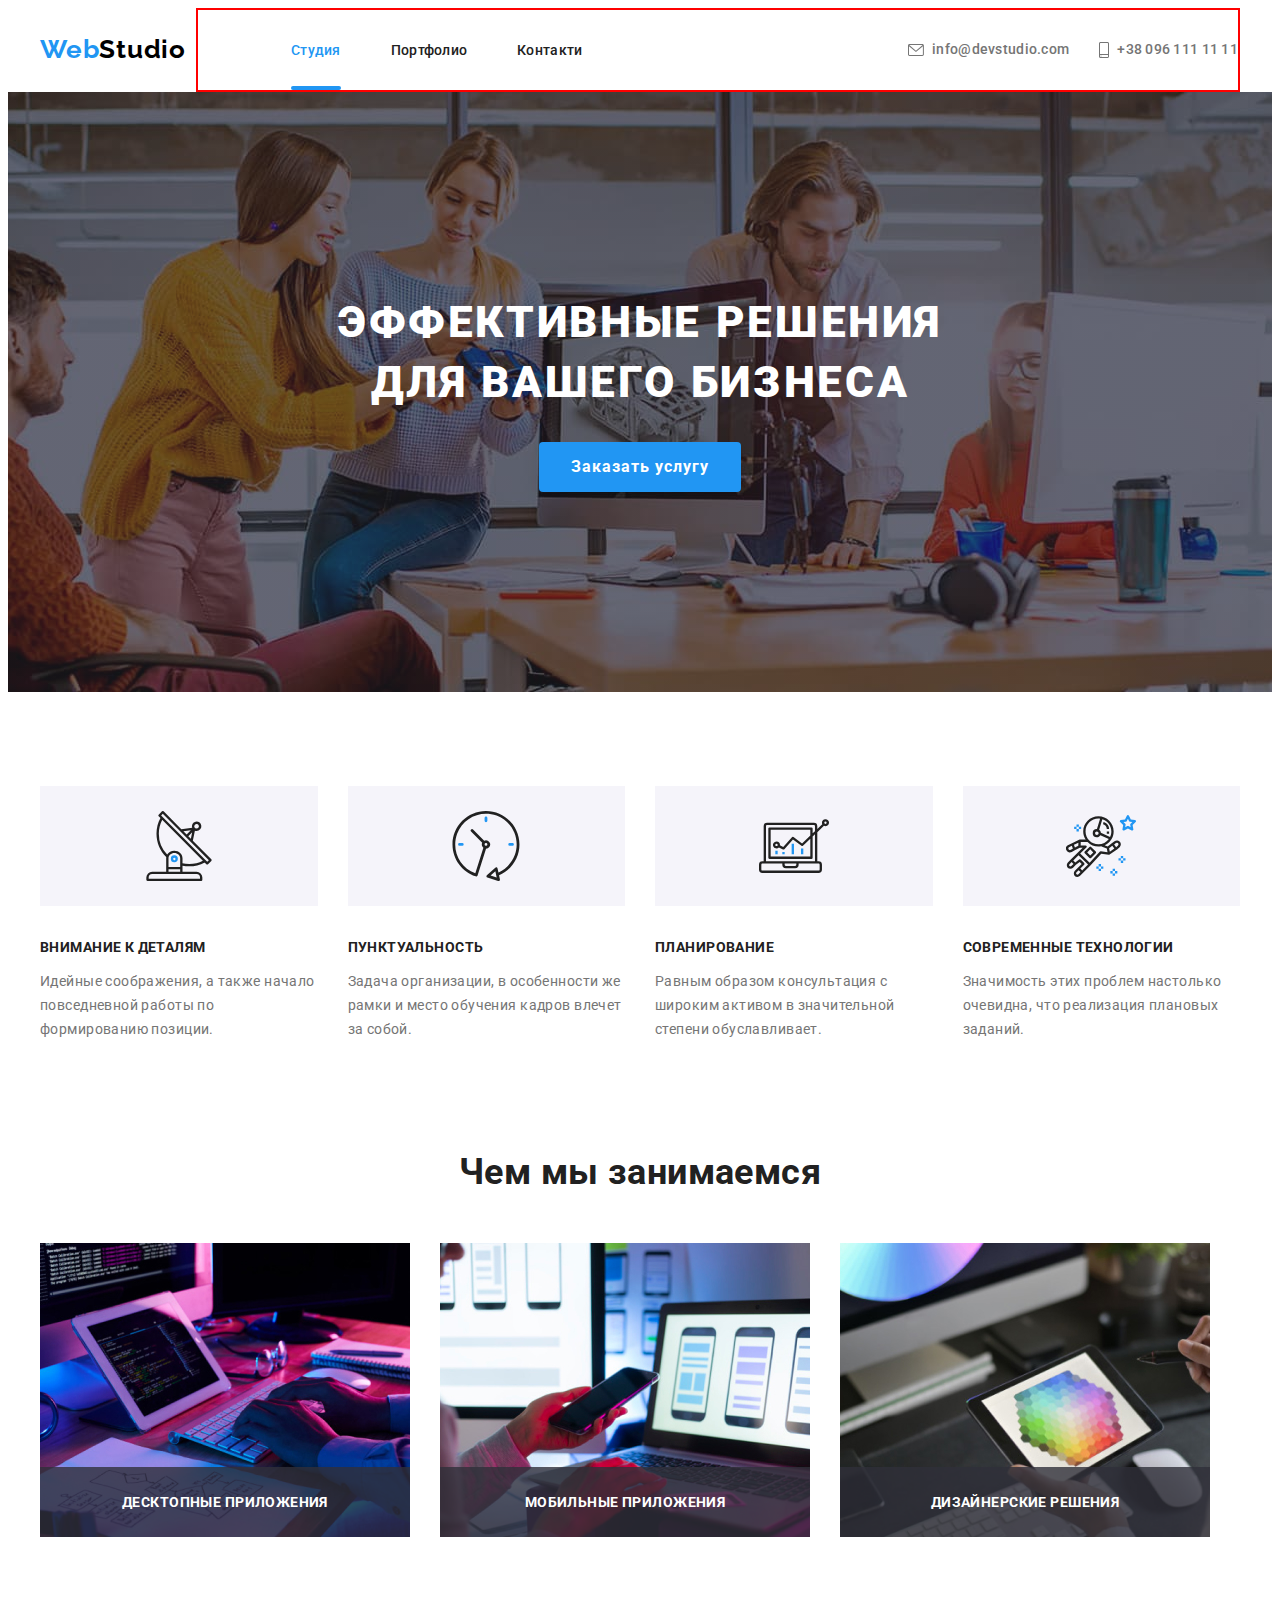
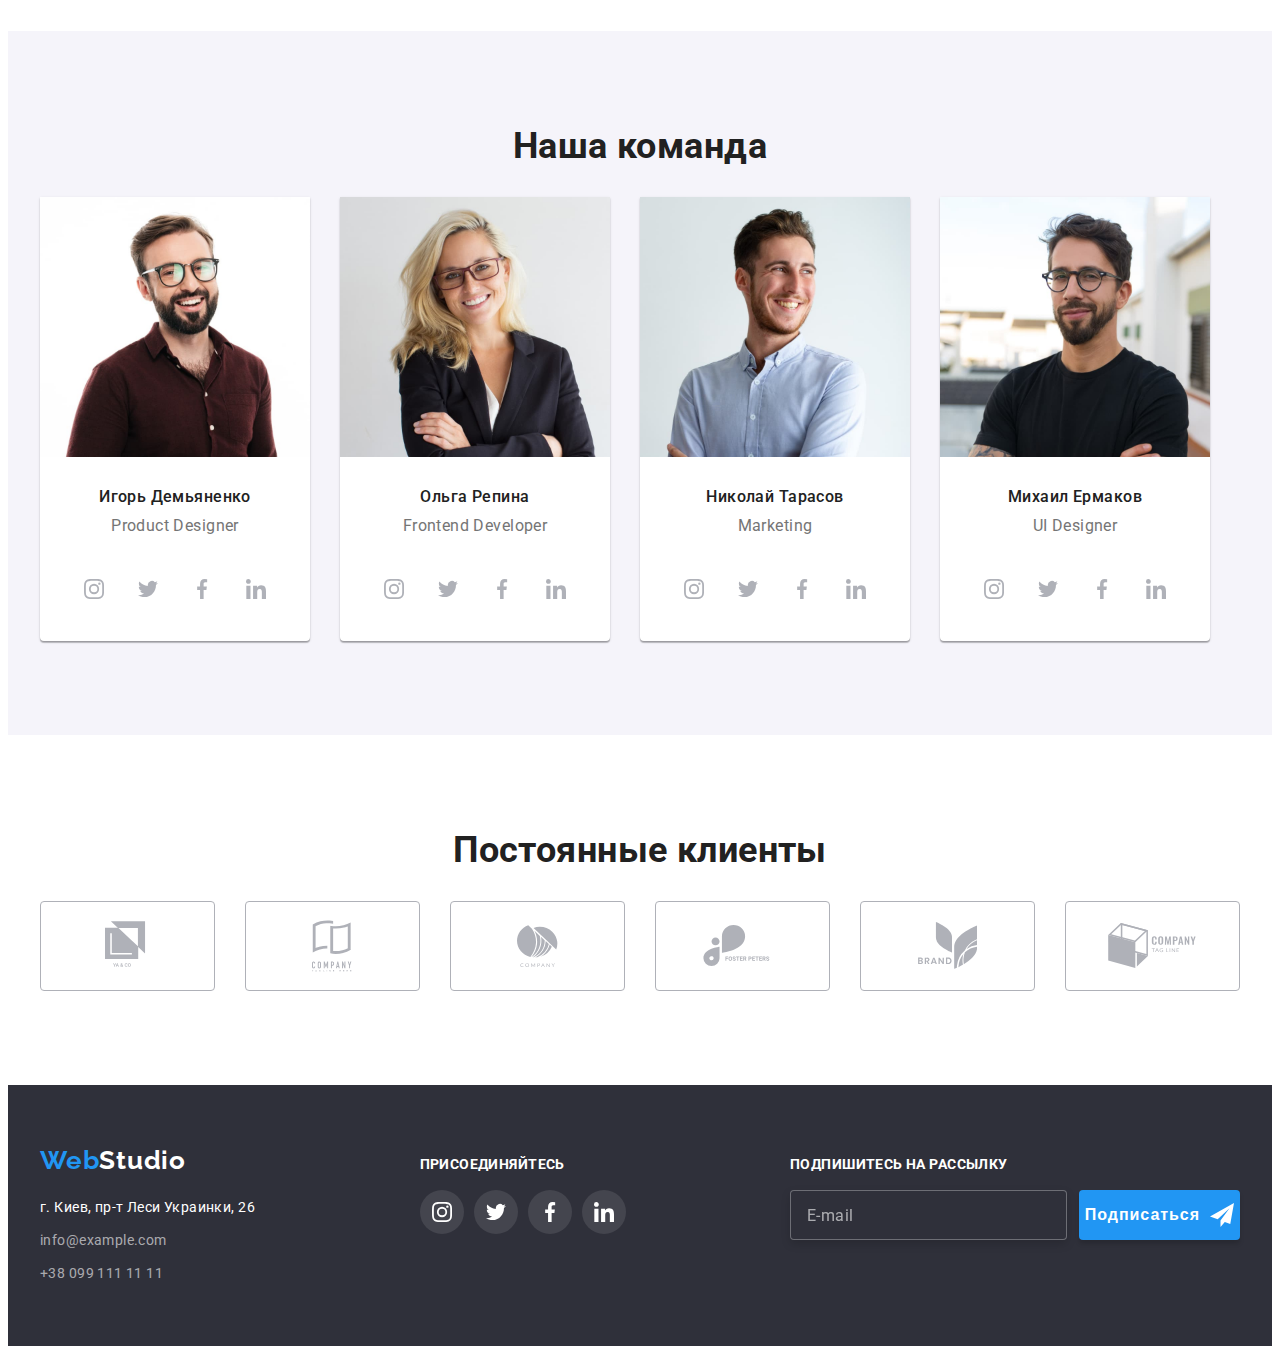
==== index.html @ aef7c1b4 "footer done 2" ====
<!DOCTYPE html>
<html lang="ru">
  <head>
    <meta charset="UTF-8" />
    <meta name="viewport" content="width=device-width, initial-scale=1.0" />
    <title>Веб студия</title>
    <link
      rel="stylesheet"
      href="https://cdnjs.cloudflare.com/ajax/libs/modern-normalize/1.0.0/modern-normalize.min.css"
      integrity="sha512-ISS7cAi1PEhQ8jnbJpJZMd29NlhNj4AWYyLOSp2CE/CsHxTCu+r+t0D2yoJudVrd0/8fTVPUVDzY5Tvli75u/g=="
      crossorigin="anonymous"
    />
    <link rel="preconnect" href="https://fonts.gstatic.com" />
    <link
      href="https://fonts.googleapis.com/css2?family=Oleo+Script&family=Raleway:wght@700&family=Roboto:wght@400;500;700;900&display=swap"
      rel="stylesheet"
    />
    <link rel="stylesheet" href="./css/main.min.css" />
  </head>

  <body>
    <!-------------------------HEADER-------------------------->

    <header class="header">
      <div class="container page-header">
        <a class="logo" href="/" target="_blank">
          <span class="logo">Web</span
          ><span class="logo header-studio">Studio</span>
        </a>
        <button type="button" class="mobile-menu-btn" data-menu-button>
          <svg class="icon-menu" width="40" height="40">
            <use href="./images/maine/sprite.svg#icon-mob-menu "></use>
          </svg>
        </button>

        <div class="mobile-menu-container" id="menu-container" data-menu>
          <nav class="site-nav">
            <ul class="site-nav-list list">
              <li class="site-nav-list__item">
                <a class="link current" href="./" target="_blank"
                  ><span>Студия</span></a
                >
              </li>
              <li class="site-nav-list__item">
                <a class="link" href="./portfolio.html" target="_blank"
                  >Портфолио</a
                >
              </li>
              <li class="site-nav-list__item">
                <a class="link" href="./" target="_blank">Контакти</a>
              </li>
            </ul>
          </nav>

          <ul class="header-contact list">
            <li class="header-contact__item--mail">
              <a
                class="header-contact__link--mail link"
                href="mailto:info@devstudio.com"
              >
                <svg class="header-contact__icon--mail">
                  <use
                    href="./images/maine/sprite.svg#icon-hat-envelopehover"
                  ></use>
                </svg>
                info@devstudio.com
              </a>
            </li>
            <li class="header-contact__item--tel">
              <a
                class="header-contact__link--tel link"
                href="tel:+380961111111"
              >
                <svg class="header-contact__icon--tel">
                  <use
                    href="./images/maine/sprite.svg#icon-hat-smartphone"
                  ></use>
                </svg>
                +38 096 111 11 11
              </a>
            </li>
          </ul>

          <ul class="mobile-menu-soclink-list list">
            <li class="mobile-menu-soclink-list-item item">
              <a href="" class="mobile-menu-soclink-link link" target="blank">
                Instagram
              </a>
            </li>
            <li class="mobile-menu-soclink-list-item item">
              <a href="" class="mobile-menu-soclink-link link" target="blank">
                Twitter
              </a>
            </li>
            <li class="mobile-menu-soclink-list-item item">
              <a href="./" class="mobile-menu-soclink-link link" target="blank">
                Facebook
              </a>
            </li>
            <li class="mobile-menu-soclink-list-item item">
              <a
                href="./"
                class="mobile-menu-soclink-link mobile-menu-soclink-link--Linkedin link"
                target="blank"
              >
                Linkedin
              </a>
            </li>
          </ul>
          <button type="button" class="mobile-menu-btn-close" data-menu-close>
            <svg class="icon-cross" width="40" height="40">
              <use href="./images/maine/sprite.svg#icon-close "></use>
            </svg>
          </button>
        </div>
      </div>
    </header>

    <main>
      <!--------------------- HERO -------------------->

      <section class="hero">
        <div class="container">
          <h1 class="hero-title">
            ЭФФЕКТИВНЫЕ РЕШЕНИЯ<br />
            ДЛЯ ВАШЕГО БИЗНЕСА
          </h1>
          <button class="button primary" type="button" data-modal-open>
            Заказать услугу
          </button>
        </div>
      </section>

      <!--------------- BENEFITS --------------------->

      <section class="benefits">
        <div class="container">
          <h2 class="visually-hidden">Преимущества</h2>
          <ul class="benefits-list list">
            <li class="benefits__item item">
              <div class="benefits-div-icon">
                <svg class="benefits-icon" width="70px" height="70px">
                  <use
                    href="./images/maine/sprite.svg#icon-benef-antenna"
                  ></use>
                </svg>
              </div>
              <h3 class="benefits-list__title">Внимание к деталям</h3>
              <p class="benefits-text">
                Идейные соображения, а также начало повседневной работы по
                формированию позиции.
              </p>
            </li>

            <li class="benefits__item item">
              <div class="benefits-div-icon">
                <svg class="benefits-icon" width="70px" height="70px">
                  <use href="./images/maine/sprite.svg#icon-benef-clock"></use>
                </svg>
              </div>
              <h3 class="benefits-list__title">Пунктуальность</h3>
              <p class="benefits-text">
                Задача организации, в особенности же рамки и место обучения
                кадров влечет за собой.
              </p>
            </li>

            <li class="benefits__item item">
              <div class="benefits-div-icon">
                <svg class="benefits-icon" width="70px" height="70px">
                  <use
                    href="./images/maine/sprite.svg#icon-benef-diagram"
                  ></use>
                </svg>
              </div>
              <h3 class="benefits-list__title">Планирование</h3>
              <p class="benefits-text">
                Равным образом консультация с широким активом в значительной
                степени обуславливает.
              </p>
            </li>

            <li class="benefits__item item">
              <div class="benefits-div-icon">
                <svg class="benefits-icon" width="70px" height="70px">
                  <use
                    href="./images/maine/sprite.svg#icon-benef-astronaut"
                  ></use>
                </svg>
              </div>
              <h3 class="benefits-list__title">Современные технологии</h3>
              <p class="benefits-text">
                Значимость этих проблем настолько очевидна, что реализация
                плановых заданий.
              </p>
            </li>
          </ul>
        </div>
      </section>

      <!----------------- JOB-------------- -------->

      <section class="job">
        <div class="container">
          <h2>Чем мы занимаемся</h2>
          <ul class="job-list list">
            <li class="job-item">
              <a class="job-link" href="" target="_blank">
                <div class="job-thumb">
                  <img
                    src="./images/maine/job-desktop-app.jpg"
                    alt="Десктопные приложения"
                    width="370"
                    height="294"
                  />
                  <p class="job-text">Десктопные приложения</p>
                </div>
              </a>
            </li>
            <li class="job-item">
              <a href="" target="_blank">
                <div class="job-thumb">
                  <img
                    src="./images/maine/job-mobile-app.jpg"
                    alt="Мобильные приложения"
                    width="370"
                    height="294"
                  />
                  <p class="job-text">Мобильные приложения</p>
                </div>
              </a>
            </li>
            <li class="job-item">
              <a href="" target="_blank">
                <div class="job-thumb">
                  <img
                    src="./images/maine/job-design.jpg"
                    alt="Дизайнерские решения"
                    width="370"
                    height="294"
                  />
                  <p class="job-text">Дизайнерские решения</p>
                </div>
              </a>
            </li>
          </ul>
        </div>
      </section>

      <!-------------------------TEAM----- Наша команда.------------->
      <section class="team">
        <div class="container">
          <h2>Наша команда</h2>
          <ul class="team__list list">
            <li class="item">
              <a href="" class="team-link" target="_blank">
                <img
                  src="./images/maine/team-demjaneneko.jpg"
                  alt="И.Демьяненко"
                  width="270"
                  height="260"
                />
                <h3>Игорь Демьяненко</h3>
                <p lang="en">Product Designer</p>
              </a>
              <ul class="socnetworks list">
                <li>
                  <a href="" class="soclink">
                    <svg class="soclink-icon" width="20" height="20">
                      <use
                        href="./images/maine/sprite.svg#icon-soc-instagram"
                      ></use>
                    </svg>
                  </a>
                </li>
                <li>
                  <a href="" class="soclink">
                    <svg class="soclink-icon" width="20" height="20">
                      <use
                        href="./images/maine/sprite.svg#icon-soc-twitter"
                      ></use>
                    </svg>
                  </a>
                </li>
                <li>
                  <a href="" class="soclink">
                    <svg class="soclink-icon" width="20" height="20">
                      <use
                        href="./images/maine/sprite.svg#icon-soc-facebook"
                      ></use>
                    </svg>
                  </a>
                </li>
                <li>
                  <a href="" class="soclink">
                    <svg class="soclink-icon" width="20" height="20">
                      <use
                        href="./images/maine/sprite.svg#icon-soc-linkedin"
                      ></use>
                    </svg>
                  </a>
                </li>
              </ul>
            </li>
            <li class="item">
              <a href="" class="team-link" target="_blank">
                <img
                  src="./images/maine/team-repina.jpg"
                  alt="O.Репина"
                  width="270"
                  height="260"
                />
                <h3>Ольга Репина</h3>
                <p lang="en">Frontend Developer</p>
              </a>
              <ul class="socnetworks list">
                <li>
                  <a href="" class="soclink">
                    <svg class="soclink-icon" width="20" height="20">
                      <use
                        href="./images/maine/sprite.svg#icon-soc-instagram"
                      ></use>
                    </svg>
                  </a>
                </li>
                <li>
                  <a href="" class="soclink">
                    <svg class="soclink-icon" width="20" height="20">
                      <use
                        href="./images/maine/sprite.svg#icon-soc-twitter"
                      ></use>
                    </svg>
                  </a>
                </li>
                <li>
                  <a href="" class="soclink">
                    <svg class="soclink-icon" width="20" height="20">
                      <use
                        href="./images/maine/sprite.svg#icon-soc-facebook"
                      ></use>
                    </svg>
                  </a>
                </li>
                <li>
                  <a href="" class="soclink">
                    <svg class="soclink-icon" width="20" height="20">
                      <use
                        href="./images/maine/sprite.svg#icon-soc-linkedin"
                      ></use>
                    </svg>
                  </a>
                </li>
              </ul>
            </li>
            <li class="item">
              <a href="" class="team-link" target="_blank">
                <img
                  src="./images/maine/team-tarasov.jpg"
                  alt="H.Тарасов"
                  width="270"
                  height="260"
                />
                <h3>Николай Тарасов</h3>
                <p lang="en">Marketing</p>
              </a>
              <ul class="socnetworks list">
                <li>
                  <a href="" class="soclink">
                    <svg class="soclink-icon" width="20" height="20">
                      <use
                        href="./images/maine/sprite.svg#icon-soc-instagram"
                      ></use>
                    </svg>
                  </a>
                </li>
                <li>
                  <a href="" class="soclink">
                    <svg class="soclink-icon" width="20" height="20">
                      <use
                        href="./images/maine/sprite.svg#icon-soc-twitter"
                      ></use>
                    </svg>
                  </a>
                </li>
                <li>
                  <a href="" class="soclink">
                    <svg class="soclink-icon" width="20" height="20">
                      <use
                        href="./images/maine/sprite.svg#icon-soc-facebook"
                      ></use>
                    </svg>
                  </a>
                </li>
                <li>
                  <a href="" class="soclink">
                    <svg class="soclink-icon" width="20" height="20">
                      <use
                        href="./images/maine/sprite.svg#icon-soc-linkedin"
                      ></use>
                    </svg>
                  </a>
                </li>
              </ul>
            </li>
            <li class="item">
              <a href="" class="team-link" target="_blank">
                <img
                  src="./images/maine/team-ermakov.jpg"
                  alt="M.Ермаков"
                  width="270"
                  height="260"
                />
                <h3>Михаил Ермаков</h3>
                <p lang="en">UI Designer</p>
              </a>
              <ul class="socnetworks list">
                <li>
                  <a href="" class="soclink">
                    <svg class="soclink-icon" width="20" height="20">
                      <use
                        href="./images/maine/sprite.svg#icon-soc-instagram"
                      ></use>
                    </svg>
                  </a>
                </li>
                <li>
                  <a href="" class="soclink">
                    <svg class="soclink-icon" width="20" height="20">
                      <use
                        href="./images/maine/sprite.svg#icon-soc-twitter"
                      ></use>
                    </svg>
                  </a>
                </li>
                <li>
                  <a href="" class="soclink">
                    <svg class="soclink-icon" width="20" height="20">
                      <use
                        href="./images/maine/sprite.svg#icon-soc-facebook"
                      ></use>
                    </svg>
                  </a>
                </li>
                <li>
                  <a href="" class="soclink">
                    <svg class="soclink-icon" width="20" height="20">
                      <use
                        href="./images/maine/sprite.svg#icon-soc-linkedin"
                      ></use>
                    </svg>
                  </a>
                </li>
              </ul>
            </li>
          </ul>
        </div>
      </section>

      <!-------------------------CLIENTS-------------------->

      <section class="clients">
        <div class="container">
          <h2>Постоянные клиенты</h2>
          <ul class="clients-list list">
            <li class="item">
              <a href="" class="link">
                <svg class="clients-icon icon-logo-1">
                  <use href="./images/maine/sprite.svg#icon-logo-1"></use>
                </svg>
              </a>
            </li>
            <li class="item">
              <a href="" class="link">
                <svg class="clients-icon icon-logo-2">
                  <use href="./images/maine/sprite.svg#icon-logo-2"></use>
                </svg>
              </a>
            </li>
            <li class="item">
              <a href="" class="link">
                <svg class="clients-icon icon-logo-3">
                  <use href="./images/maine/sprite.svg#icon-logo-3"></use>
                </svg>
              </a>
            </li>
            <li class="item">
              <a href="" class="link">
                <svg class="clients-icon icon-logo-4">
                  <use href="./images/maine/sprite.svg#icon-logo-4"></use>
                </svg>
              </a>
            </li>
            <li class="item">
              <a href="" class="link">
                <svg class="clients-icon icon-logo-5">
                  <use href="./images/maine/sprite.svg#icon-logo-5"></use>
                </svg>
              </a>
            </li>
            <li class="item">
              <a href="" class="link">
                <svg class="clients-icon icon-logo-6">
                  <use href="./images/maine/sprite.svg#icon-logo-6"></use>
                </svg>
              </a>
            </li>
          </ul>
        </div>
      </section>
    </main>
    <!-------------------------FOOTER------------------------->
    <footer class="footer">
      <div class="container basement">
        <div class="footer-logo-address">
          <a class="logo" href="/" target="_blank"
            ><span class="logo web">Web</span
            ><span class="logo footer-studio">Studio</span></a
          >
          <address class="footer-address">
            <a
              class="link"
              href="https://goo.gl/maps/jxMF4LjYh5U93TxF9"
              target="_blank"
              >г. Киев, пр-т Леси Украинки, 26</a
            >
          </address>
          <ul class="list">
            <li>
              <a class="link mail" href="mailto:info@example.com"
                >info@example.com</a
              >
            </li>
            <li>
              <a class="link tel" href="tel:+380991111111">+38 099 111 11 11</a>
            </li>
          </ul>
        </div>

        <div class="footer-join-us">
          <b>присоединяйтесь </b>
          <ul class="socnetworks list">
            <li>
              <a href="" class="soclink">
                <svg class="soclink-icon" width="20" height="20">
                  <use
                    href="./images/maine/sprite.svg#icon-soc-instagram"
                  ></use>
                </svg>
              </a>
            </li>
            <li>
              <a href="" class="soclink">
                <svg class="soclink-icon" width="20" height="20">
                  <use href="./images/maine/sprite.svg#icon-soc-twitter"></use>
                </svg>
              </a>
            </li>
            <li>
              <a href="" class="soclink">
                <svg class="soclink-icon" width="20" height="20">
                  <use href="./images/maine/sprite.svg#icon-soc-facebook"></use>
                </svg>
              </a>
            </li>
            <li>
              <a href="" class="soclink">
                <svg class="soclink-icon" width="20" height="20">
                  <use href="./images/maine/sprite.svg#icon-soc-linkedin"></use>
                </svg>
              </a>
            </li>
          </ul>
        </div>

        <div class="footer-form">
          <form class="footer-sign-up" name="sign-up-form">
            <b>Подпишитесь на рассылку</b>
            <div class="sign-up">
              <input
                type="email"
                name="email"
                class="footer-form-email"
                placeholder="E-mail"
              />
              <button class="footer-sign-up-bth" type="submit">
                Подписаться
                <svg class="sign-up-icon" width="24" height="24">
                  <use href="./images/maine/sprite.svg#icon-sign-up"></use>
                </svg>
              </button>
            </div>
          </form>
        </div>
      </div>
    </footer>
    <!-----------------------MODAL----------------------->

    <div class="backdrop is-hidden" data-modal>
      <div class="modal">
        <button type="button" class="btn-modal-close" data-modal-close>
          <svg class="icon-close" width="18" height="18">
            <use href="./images/maine/sprite.svg#icon-close"></use>
          </svg>
        </button>

        <form name="modal-form" class="modal-form" autocomplete="off">
          <p class="modal-form-text">Оставьте свои данные, мы вам перезвоним</p>
          <div class="name-form-field">
            <label for="name" class="name-label">Имя</label>
            <div class="relative">
              <input
                name="name"
                type="text"
                class="name-input"
                id="name"
                placeholder=" "
                autocomplete="off"
              />
              <svg class="name-icon" width="18" height="18">
                <use href="./images/maine/sprite.svg#icon-person"></use>
              </svg>
            </div>
          </div>
          <div class="tel-form-field">
            <label for="tel" class="tel-label">Телефон</label>
            <div class="relative">
              <input
                name="tel"
                type="tel"
                class="tel-input"
                id="tel"
                placeholder=" "
                autocomplete="off"
              />
              <svg class="tel-icon" width="18" height="18">
                <use href="./images/maine/sprite.svg#icon-phone"></use>
              </svg>
            </div>
          </div>
          <div class="email-form-field">
            <label for="email" class="email-label">Почта</label>
            <div class="relative">
              <input
                name="email"
                type="email"
                class="email-input"
                id="email"
                placeholder=" "
                autocomplete="off"
              />
              <svg class="email-icon" width="18" height="18">
                <use href="./images/maine/sprite.svg#icon-email"></use>
              </svg>
            </div>
          </div>
          <div class="comment-form-field">
            <label for="comment" class="comment-label">Комментарий</label>
            <textarea
              name="comment"
              class="comment-input"
              id="comment"
              placeholder="Введите текст"
            ></textarea>
          </div>

          <div class="exept-form-field0">
            <input type="checkbox" name="exept0" class="checkbox0" id="check" />
            <label class="checkbox-label0" for="check">
              <span>Соглашаюсь с рассылкой и принимаю</span>
            </label>
            <a href="" class="exept0"> Условия договора</a>
          </div>

          <button type="submit" class="button-form-send">Отправить</button>
        </form>
      </div>
    </div>
    <!-- <script src="./js/form.js"></script> -->
    <script src="./js/modal.js"></script>
    <script src="./js/mobile-menu-btn.js"></script>
  </body>
</html>
---- css/main.min.css ----
.visually-hidden{position:absolute !important;clip:rect(1px 1px 1px 1px);clip:rect(1px, 1px, 1px, 1px);padding:0 !important;border:0 !important;height:1px !important;width:1px !important;overflow:hidden}body{color:#212121;font-family:'Roboto', sans-serif;font-size:14px;font-weight:400;line-height:1.12;letter-spacing:.03em}body.modal-open{overflow:hidden}.list{padding:0;margin:0;list-style:none}.link{text-decoration:none}img{display:block;max-width:100%;height:auto}.container{width:100%;padding:0 15px;margin:0 auto;outline:springgreen}@media screen and (min-width: 480px){.container{width:480px}}@media screen and (min-width: 768px){.container{width:768px}}@media screen and (min-width: 1200px){.container{width:1200px}}.container.page-header{display:flex;justify-content:space-between;align-items:center}@media screen and (min-width: 768px){.footer .container{display:flex;flex-wrap:wrap;align-items:baseline;justify-content:space-around}}@media screen and (min-width: 1200px){.footer .container{align-items:baseline;justify-content:space-between}}.logo{padding-top:16px;padding-bottom:16px;color:#2196f3;font-family:'Raleway', sans-serif;font-weight:700;font-size:24px;line-height:1.167;letter-spacing:0.03em;text-decoration:none;transition:color 250ms cubic-bezier(0.4, 0, 0.2, 1)}@media screen and (min-width: 768px){.logo{padding-top:26px;padding-bottom:26px}}@media screen and (min-width: 1200px){.logo{padding-top:24px;padding-bottom:25px;font-size:26px;line-height:1.192}}.logo:hover,.logo:focus{color:#2196f3}.header-studio{color:#000}.footer-studio{color:#fff}.button{display:block;margin-left:auto;margin-right:auto;padding:10px 32px;min-width:200px;color:#212121;background-color:#f5f4fa;font-family:inherit;font-weight:500;font-size:16px;line-height:1.63;align-items:center;letter-spacing:0.03em;text-decoration:none;border:0px;border-radius:4px;cursor:pointer}.button:hover,.button:focus{color:#fff;background-color:#2196f3}.button.primary{color:#fff;background-color:#2196f3;box-shadow:0px 4px 4px rgba(0,0,0,0.15);font-weight:700;line-height:1.88;letter-spacing:0.06em;transition:background-color 250ms cubic-bezier(0.4, 0, 0.2, 1)}.button.primary:hover,.button.primary:focus{background-color:#188ce8}.button.secondary{color:#212121;background-color:#f5f4fa;padding:6px 22px;transition-property:color, background-color, box-shadow;transition-duration:250ms;transition-timing-function:cubic-bezier(0.4, 0, 0.2, 1)}.button.secondary:hover,.button.secondary:focus{color:#fff;background-color:#2196f3;box-shadow:0px 3px 1px rgba(0,0,0,0.1),0px 1px 2px rgba(0,0,0,0.08),0px 2px 2px rgba(0,0,0,0.12)}.button.secondary.all{min-width:73px}.button.secondary.web{min-width:128px}.button.secondary.app{min-width:145px}.button.secondary.design{min-width:103px}.button.secondary.marketing{min-width:130px}.mobile-menu-btn{display:inline-flex;margin:0;padding:0;border:none;background-color:transparent}.mobile-menu-btn:hover,.mobile-menu-btn:focus{color:#2196f3}@media screen and (min-width: 768px){.mobile-menu-btn{display:none}}.mobile-menu-btn-close{position:absolute;top:8px;right:15px;display:flex;justify-content:center;align-items:center;width:40px;height:40px;background:#fff;border:none}@media screen and (min-width: 768px){.mobile-menu-btn-close{display:none}}.mobile-menu-btn-close:hover,.mobile-menu-btn-close:focus{color:#2196f3;transition:fill 250ms cubic-bezier(0.4, 0, 0.2, 1)}.icon-menu,.icon-cross{fill:currentColor}.socnetworks{display:flex;justify-content:center}.socnetworks li{width:44px;height:44px;padding:0;margin:0}.team .socnetworks{padding:16px 32px 30px}.soclink{display:flex;justify-content:center;align-items:center;width:100%;height:100%;padding:0;margin:0;color:#afb1b8;border-radius:50%;transition:background-color 250ms cubic-bezier(0.4, 0, 0.2, 1),color 250ms cubic-bezier(0.4, 0, 0.2, 1)}.soclink-icon{width:20px;height:20px;fill:currentColor}.soclink:hover,.soclink:focus{color:#fff;background-color:#2196f3;outline:none}.socnetworks li+li{margin-left:10px}.navigation{margin-bottom:50px}.navigation .item+.item{margin-left:8px}.portfolio{padding-top:94px;padding-bottom:94px}.portfolio-list{display:flex;flex-wrap:wrap;margin:-15px}.portfolio-item{flex-basis:calc(100% / 3 - 30px);margin:15px;background-color:#fff;outline:1px solid #eee}.portfolio-text{padding:20px 24px}.portfolio-title{margin-top:0px;margin-bottom:4px;color:#212121;font-weight:700;font-size:18px;line-height:2;letter-spacing:0.06em}.portfolio-type{margin:0px;color:#757575;font-size:16px}.portfolio-link{display:block;margin:0;text-decoration:none;transition-property:box-shadow, transform;transition-duration:250ms;transition-timing-function:cubic-bezier(0.4, 0, 0.2, 1)}.portfolio-link:hover,.portfolio-link:focus{box-shadow:0px 1px 1px rgba(0,0,0,0.12),0px 4px 4px rgba(0,0,0,0.06),1px 4px 6px rgba(0,0,0,0.16)}.portfolio-overlay{position:relative;overflow:hidden}.portfolio-overlay-text{position:absolute;top:0px;left:0px;margin:0;padding:63px 24px;width:100%;height:100%;color:#fff;background-color:rgba(33,150,243,0.9);font-weight:400;font-size:18px;line-height:1.556;letter-spacing:0.03em;opacity:0;transform:translatey(100%);transition:transform 250ms cubic-bezier(0.4, 0, 0.2, 1),opacity 250ms cubic-bezier(0.4, 0, 0.2, 1)}.portfolio-link:hover .portfolio-overlay-text,.portfolio-link:focus .portfolio-overlay-text{opacity:1;transform:translatey(0)}.hero{text-align:center;padding-top:118px;padding-bottom:118px;max-width:768px;max-height:400px;background-color:#2f303a;background-repeat:no-repeat;background-position:center;background-size:cover;background-image:linear-gradient(to right, rgba(47,48,58,0.4), rgba(47,48,58,0.4)),url(../images/maine/hero/hero-mob.jpg)}@media screen and (min-device-pixel-ratio: 2), screen and (min-resolution: 192dpi), screen and (min-resolution: 2dppx){.hero{background-image:linear-gradient(to right, rgba(47,48,58,0.4), rgba(47,48,58,0.4)),url(../images/maine/hero/hero-mob@2x.jpg)}}.hero-title{color:#fff;font-weight:900;font-size:26px;line-height:1.615;letter-spacing:0.06em;margin-bottom:30px}@media screen and (min-width: 768px){.hero{max-width:1600px;background-image:linear-gradient(to right, rgba(47,48,58,0.4), rgba(47,48,58,0.4)),url(../images/maine/hero/hero-tablet.jpg)}}@media screen and (min-width: 768px) and (min-device-pixel-ratio: 2), screen and (min-width: 768px) and (min-resolution: 192dpi), screen and (min-width: 768px) and (min-resolution: 2dppx){.hero{background-image:linear-gradient(to right, rgba(47,48,58,0.4), rgba(47,48,58,0.4)),url(../images/maine/hero/hero-tablet@2x.jpg)}}@media screen and (min-width: 1200px){.hero{max-height:600px;padding-top:200px;padding-bottom:200px;background-image:linear-gradient(to right, rgba(47,48,58,0.4), rgba(47,48,58,0.4)),url(../images/maine/hero/hero-desktop.jpg)}}@media screen and (min-width: 1200px) and (min-device-pixel-ratio: 2), screen and (min-width: 1200px) and (min-resolution: 192dpi), screen and (min-width: 1200px) and (min-resolution: 2dppx){.hero{background-image:linear-gradient(to right, rgba(47,48,58,0.4), rgba(47,48,58,0.4)),url(../images/maine/hero/hero-desktop@2x.jpg)}}@media screen and (min-width: 1200px){.hero-title{font-size:44px;line-height:1.364;letter-spacing:0.06em;margin-top:0}}.benefits{padding-top:60px;padding-bottom:60px}.benefits-div-icon{display:flex;justify-content:center;align-items:center;margin-bottom:30px;max-width:450px;height:120px;background-color:#f5f4fa}.benefits-list__title{margin-bottom:10px;text-align:center;font-weight:700;font-size:14px;line-height:1.714;letter-spacing:0.03em;text-transform:uppercase;margin-bottom:10px}.benefits-text{margin:0;color:#757575;line-height:1.71}.benefits__item:not(:last-child){margin-bottom:30px}@media screen and (min-width: 768px) and (max-width: 1200px){.benefits-list{display:flex;flex-wrap:wrap;margin:-15px}.benefits__item{margin:15px;flex-basis:calc(100% / 2 - 30px)}.benefits-list__title{text-align:left}.benefits__item:not(:last-child){margin-bottom:15px}}@media screen and (min-width: 1200px){.benefits{padding-top:94px;padding-bottom:94px}.benefits-list{display:flex}.benefits-list{display:flex;margin:-15px}.benefits__item{margin:15px;flex-basis:calc((100% - 120px) / 4)}.benefits-list__title{text-align:left}}@media screen and (max-width: 1199px){.job{display:none}}@media screen and (min-width: 1200px){.job{padding-bottom:94px}.job-list{display:flex}.job-link{text-decoration:none}.job-item{margin:0px}.job-list .job-item+.job-item{margin-left:30px}.job h2,.team h2,.clients h2{font-weight:700;font-size:36px;line-height:1.167;text-align:center;margin-top:0px;margin-bottom:50px}.job img,.team img,.portfolio img{display:block}.job-thumb{position:relative}.job-text{position:absolute;height:auto;width:100%;margin:0;bottom:0;color:#fff;background:rgba(47,48,58,0.8);font-weight:700;font-size:14px;line-height:1.143;text-align:center;text-transform:uppercase;padding:27px 0}}.team{padding-top:60px;padding-bottom:60px;background-color:#f5f4fa}.team h2{margin-bottom:30px;text-align:center}.team .item{margin-bottom:30px;background-color:#fff;box-shadow:0px 1px 3px rgba(0,0,0,0.12),0px 1px 1px rgba(0,0,0,0.14),0px 2px 1px rgba(0,0,0,0.2);border-radius:0px 0px 4px 4px}.team-link{color:#212121;text-decoration:none;outline:none}.team img{margin:0 auto 30px}.team h3{font-weight:500;font-size:16px;line-height:1.188;text-align:center;margin-top:0px;margin-bottom:10px}.team p{color:#757575;font-weight:400;font-size:16px;line-height:1.188;text-align:center;margin-top:0px}@media screen and (min-width: 768px){.team__list{display:flex;flex-wrap:wrap;margin:-15px}.team .item{margin:15px;flex-basis:calc(100% / 2 - 30px)}}@media screen and (min-width: 1200px){.team{padding-top:94px;padding-bottom:94px}.team__list{display:flex;margin:-15px}.team .item{margin:15px;flex-basis:calc(100% / 4 - 60px)}}.clients{padding-top:60px;padding-bottom:60px}.clients h2{margin-top:0;margin-bottom:30px;text-align:center}.clients-list{display:flex;flex-wrap:wrap;margin:-15px}.clients .item{margin:15px;flex-basis:calc((100% - 60px) / 2);height:90px}@media screen and (min-width: 768px){.clients .item{flex-basis:calc((100% - 90px) / 3)}}@media screen and (min-width: 1200px){.clients{padding-top:94px;padding-bottom:94px}.clients .item{flex-basis:calc((100% - 180px) / 6)}}.clients .link{display:flex;justify-content:center;align-items:center;width:100%;height:100%;color:#afb1b8;border:1px solid #afb1b8;box-sizing:border-box;border-radius:4px;transition:border 250ms cubic-bezier(0.4, 0, 0.2, 1),color 250ms cubic-bezier(0.4, 0, 0.2, 1)}.clients .link:hover,.clients .link:focus{color:#2196f3;border:1px solid #2196f3}.clients-icon{fill:currentColor}.icon-logo-1{width:44.27px;height:49.23px}.icon-logo-2{width:40px;height:52px}.icon-logo-3{width:41px;height:42.6px}.icon-logo-4{width:79.66px;height:42.02px}.icon-logo-5{width:59px;height:47px}.icon-logo-6{width:88.48px;height:45.44px}.footer{background-color:#2f303a;text-align:center;padding-top:60px;padding-bottom:60px}@media screen and (min-width: 1200px){.footer{text-align:left}}.footer-logo-address>.logo{display:block;padding-top:0;padding-bottom:20px}.footer .link{margin-bottom:9px;display:inline-block;line-height:1.714}.footer .tel{margin-bottom:60px}@media screen and (min-width: 1200px){.footer .tel{margin-bottom:0px}}.footer-address>.link{color:#fff;font-style:normal;text-decoration:none}.footer .basement .mail,.footer .basement .tel{color:#ffffff99;text-decoration:none}.footer b{display:block;margin-bottom:20px;font-weight:700;font-size:14px;line-height:1.142px;letter-spacing:0.03em;text-transform:uppercase;color:#fff}@media screen and (min-width: 1200px){.footer b{margin-bottom:25px}}.footer .socnetworks{margin:0;padding-bottom:60px}@media screen and (min-width: 1200px){.footer .socnetworks{padding:0}}.footer .soclink{color:#fff;background:rgba(255,255,255,0.1);transition:background-color 250ms cubic-bezier(0.4, 0, 0.2, 1),box-shadow 250ms cubic-bezier(0.4, 0, 0.2, 1)}.footer .soclink:hover,.footer .soclink:focus{background-color:#2196f3;outline:none}.footer .soclink-icon{fill:#fff}.footer-form-email{margin-bottom:20px;padding:0;padding-left:16px;width:100%;height:50px;font-family:Roboto;font-style:normal;font-weight:400px;font-size:16px;line-height:1.185px;letter-spacing:0.03em;color:whitesmoke;background:#2f303a;border:1px solid rgba(255,255,255,0.3);box-sizing:border-box;filter:drop-shadow(0px 4px 4px rgba(0,0,0,0.15));border-radius:4px}.footer-form-email::placeholder{color:rgba(255,255,255,0.6)}@media screen and (min-width: 768px){.footer-sign-up{width:450px}}@media screen and (min-width: 1200px){.footer-form .sign-up{display:flex}}.footer-sign-up-bth{display:flex;margin:0 auto;align-items:center;justify-content:center;width:200px;height:50px;font-weight:700;font-size:16px;line-height:1.875px;letter-spacing:0.06em;color:#fff;background:#2196f3;box-shadow:0px 4px 4px rgba(0,0,0,0.15);border-radius:4px;background-origin:border-box;border:transparent;cursor:pointer}@media screen and (min-width: 1200px){.footer-sign-up-bth{margin-left:12px}}.sign-up-icon{margin-left:10px;fill:#fff}.backdrop{position:fixed;width:100vw;height:100vh;top:0;left:0;background-color:rgba(0,0,0,0.2);opacity:1;transition:opacity 250ms cubic-bezier(0.4, 0, 0.2, 1),visibility 250ms cubic-bezier(0.4, 0, 0.2, 1)}.modal{padding:40px;position:absolute;top:50%;left:50%;transform:translate(-50%, -50%);width:528px;height:581px;background:#fff;box-shadow:0px 1px 3px rgba(0,0,0,0.12),0px 1px 1px rgba(0,0,0,0.14),0px 2px 1px rgba(0,0,0,0.2);border-radius:4px;transition:transform 250ms cubic-bezier(0.4, 0, 0.2, 1);transform:translate(-50%, -50%) rotate(1turn)}@media screen and (max-width: 1199px){.modal{height:95%;max-height:609px;overflow:scroll;width:100%;max-width:450px}}.backdrop.is-hidden .modal{transform:translate(-50%, -50%) rotate(0deg)}.backdrop.is-hidden{opacity:0;visibility:hidden;pointer-events:none}.btn-modal-close{position:absolute;top:8px;right:8px;display:flex;justify-content:center;align-items:center;width:30px;height:30px;border-radius:50%;background:#fff;border:1px solid rgba(0,0,0,0.1);box-sizing:border-box;cursor:pointer}.btn-modal-close:hover,.btn-modal-close:focus{color:#2196f3;transition:color 250ms cubic-bezier(0.4, 0, 0.2, 1)}.icon-close{fill:#000}.modal-form{display:flex;flex-direction:column}.modal-form-text{margin-top:0;margin-bottom:12px;font-weight:700;font-size:20px;line-height:1.15;text-align:center;letter-spacing:0.03em;color:#212121}@media screen and (max-width: 1199px){.modal-form-text{font-weight:20px;line-height:1.5}}.name-label,.tel-label,.email-label,.comment-label{display:inline-block;margin-bottom:4px;font-weight:400;font-size:12px;line-height:1.167;letter-spacing:0.01em;color:#757575}.name-input,.tel-input,.email-input{width:100%;height:40px;padding-left:42px;border:1px solid rgba(33,33,33,0.2);box-sizing:border-box;border-radius:4px}.comment-input{display:block;width:100%;height:120px;padding-left:16px;padding-top:12px;border:1px solid rgba(33,33,33,0.2);box-sizing:border-box;border-radius:4px;resize:none}.name-input:focus,.tel-input:focus,.email-input:focus,.comment-input:focus{border:1px solid #2196f3;box-sizing:border-box;border-radius:4px;outline:none;transition:border 250ms cubic-bezier(0.4, 0, 0.2, 1)}.button-form-send{display:flex;justify-content:center;align-items:center;margin-left:auto;margin-right:auto;width:200px;height:50px;font-family:Roboto;font-style:normal;font-weight:700;font-size:16px;line-height:1.875;letter-spacing:0.06em;color:#fff;background:#2196f3;box-shadow:0px 4px 4px rgba(0,0,0,0.15);border-radius:4px;cursor:pointer;background-origin:border-box;border:transparent}.button-form-send:focus{background:#188ce8;background-origin:border-box;border:transparent}div.relative{position:relative}.modal-form .name-icon,.modal-form .tel-icon,.modal-form .email-icon{position:absolute;top:50%;left:12px;transform:translateY(-50%)}.modal-form input:focus ~ svg{fill:#2196f3;transition:fill 250ms cubic-bezier(0.4, 0, 0.2, 1)}.checkbox0{position:absolute;appearance:none;-moz-appearance:none;-webkit-appearance:none}.checkbox-label0{margin-left:23px;display:block;font-weight:400;font-size:14px;line-height:1.714;letter-spacing:0.03em;color:#757575}@media screen and (max-width: 1199px){.checkbox-label0{font-size:12px;line-height:1.167}}.checkbox-label0::after{position:absolute;top:50%;left:1px;transform:translateY(-50%);content:'';display:inline-block;width:16px;height:15px;border-radius:2px;background-image:url(../images/maine/icon-empty.svg);background-origin:border-box}.exept-form-field0{position:relative;display:flex;justify-content:center;align-items:center;margin-bottom:30px}.exept-form-field0 a{color:#2196f3}.comment-form-field{margin-bottom:20px}.exept0{margin-left:4px}@media screen and (max-width: 1199px){.exept0{font-size:12px;line-height:1.167}}.checkbox0:checked+.checkbox-label0::after{background-image:url(../images/maine/icon-check.svg);background-origin:border-box;border-radius:2px;transition:fill 250ms cubic-bezier(0.4, 0, 0.2, 1)}.name-form-field,.tel-form-field,.email-form-field{margin-bottom:10px}.mobile-menu-container{position:absolute;display:none;background-color:#fff;padding-left:40px;padding-top:48px;padding-bottom:48px;max-width:480px;height:796px;border:2px solid turquoise;color:#212121;font-family:Roboto;font-weight:500;font-size:40px;line-height:1.175;letter-spacing:0.02em}.mobile-menu-container.is-open{display:block;position:absolute;top:0.1px}@media screen and (min-width: 768px){.mobile-menu-container{border:2px solid rebeccapurple;display:flex;position:static;align-items:center;justify-content:space-between;padding:0;margin:0;min-width:619px;height:100%;font-weight:500;font-size:14px;line-height:1.143}}@media screen and (min-width: 1200px){.mobile-menu-container{border:2px solid red;min-width:1040px}}.site-nav{display:flex;justify-content:space-between}.site-nav-list{margin-bottom:302px}@media screen and (min-width: 768px){.site-nav-list{margin-bottom:0;margin-left:88px;display:flex;justify-content:space-between}}@media screen and (min-width: 1200px){.site-nav-list{margin-left:93px}}.site-nav-list .link{display:block;color:#212121;text-decoration:none}.site-nav-list .link:hover,.site-nav-list .link:hover{color:#2196f3}@media screen and (min-width: 768px){.site-nav-list .link{padding-top:32px;padding-bottom:32px}}.site-nav-list__item:not(:last-child){margin-bottom:32px}@media screen and (min-width: 768px){.site-nav-list__item:not(:last-child){margin-bottom:0;margin-right:50px}}.header-contact__icon--mail,.header-contact__icon--tel{display:none;fill:currentColor}@media screen and (min-width: 768px){.header-contact__icon--mail,.header-contact__icon--tel{display:inline-flex;align-items:center;justify-content:center;margin-right:8px}}.header-contact{display:flex;flex-direction:column-reverse;margin-bottom:64px}@media screen and (min-width: 768px){.header-contact{margin:0;flex-direction:column}.header-contact .header-contact__item--mail{margin-bottom:10px}}@media screen and (min-width: 1200px){.header-contact{flex-direction:row}.header-contact .header-contact__item--mail{margin-bottom:0px}}.header-contact__link--tel{color:#2196f3;font-size:34px;line-height:1.176;text-decoration:none}.header-contact__link--tel:hover,.header-contact__link--tel:focus{color:#2196f3}@media screen and (min-width: 1200px){.header-contact__link--tel{display:flex;align-items:center;justify-content:center;margin-left:30px}}.header-contact__link--mail{color:#757575;font-size:24px;line-height:1.167;text-decoration:none}.header-contact__link--mail:hover,.header-contact__link--mail:focus{color:#2196f3}@media screen and (min-width: 1200px){.header-contact__link--mail{display:flex;align-items:center;justify-content:center}}@media screen and (min-width: 768px){.header-contact__link--mail,.header-contact__link--tel{display:flex;color:#757575;font-weight:500;font-size:12px;line-height:1.167}}@media screen and (min-width: 1200px){.header-contact__link--mail,.header-contact__link--tel{font-size:14px;line-height:1.13}}.mobile-menu-soclink-list{display:flex}@media screen and (min-width: 768px){.mobile-menu-soclink-list{display:none}}.mobile-menu-soclink-link{position:relative;display:block;margin-right:10px;padding-right:10px;color:#2196f3;font-size:18px;line-height:1.222;text-decoration:none}.mobile-menu-soclink-link::after{position:absolute;content:'';top:0;right:0;display:block;height:22px;width:1px;background-color:#757575}.site-nav-list__item .current{position:relative;display:block;color:#2196f3}.site-nav-list__item .current::after{position:absolute;content:'';bottom:0;left:0;display:block;height:4px;width:100%;background-color:#2196f3;border-radius:2px;align-self:flex-end}@media screen and (max-width: 767px){.site-nav-list__item .current::after{display:none}}.mobile-menu-soclink-link--Linkedin::after{display:none}.icon-menu,.icon-cross{fill:currentColor}@media screen and (min-width: 768px){.header-contact__icon--mail{width:14px;height:10px}}@media screen and (min-width: 1200px){.header-contact__icon--mail{width:16px;height:12px}}@media screen and (min-width: 768px){.header-contact__icon--tel{width:10px;height:14px}}@media screen and (min-width: 1200px){.header-contact__icon--tel{width:10px;height:16px}}
/*# sourceMappingURL=main.min.css.map */
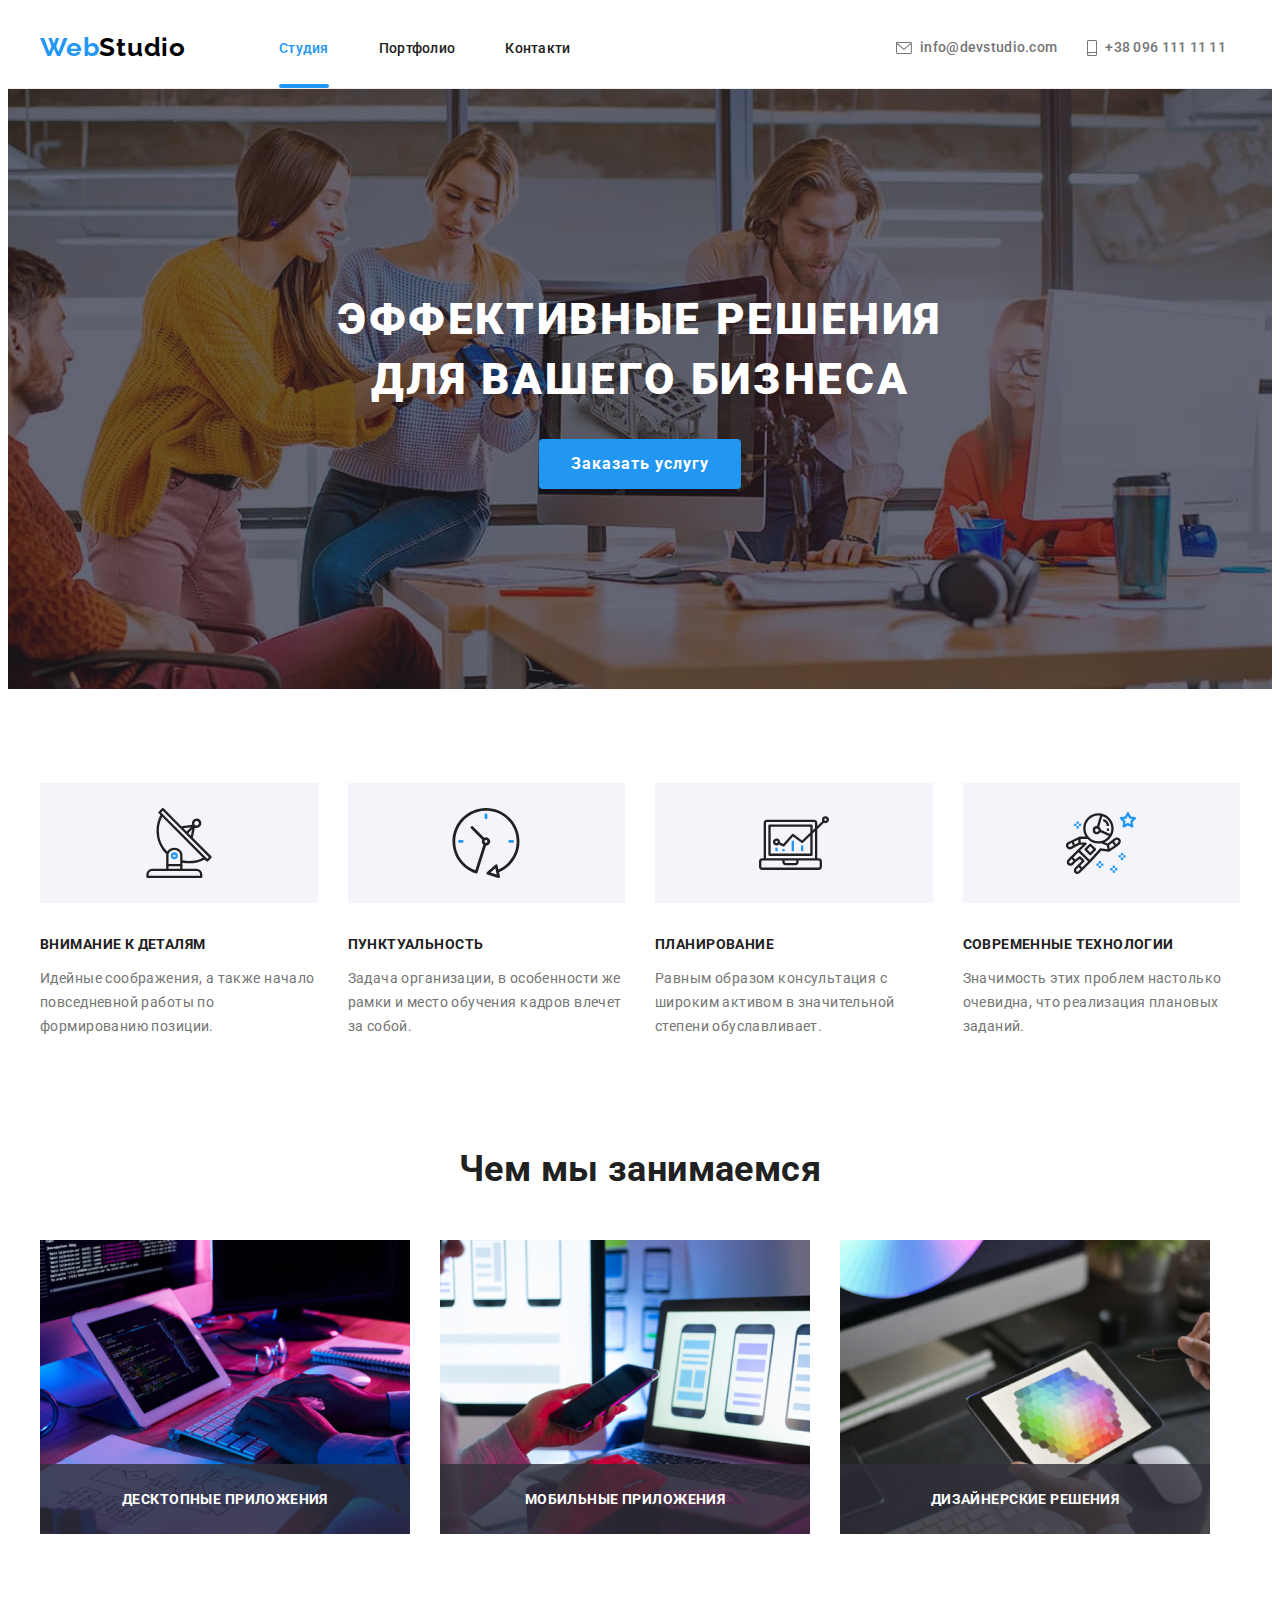
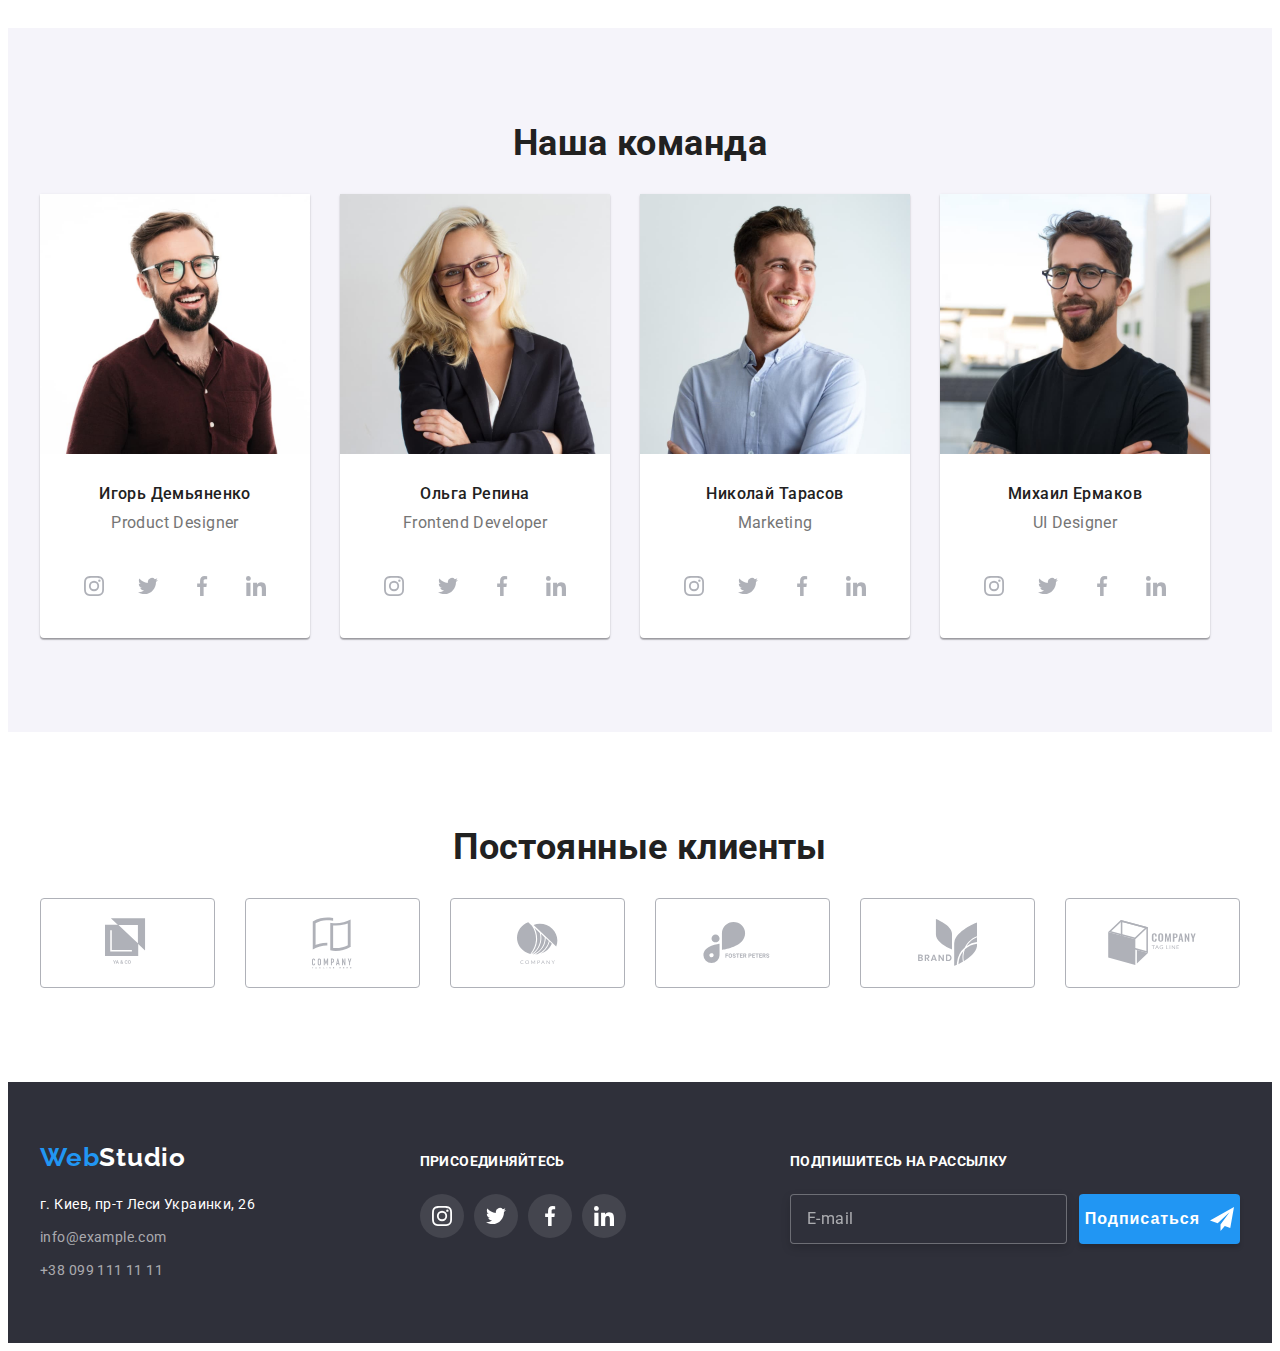
==== commit 87aa7cb7: "fixing" ====
--- a/index.html
+++ b/index.html
@@ -116,9 +116,9 @@
       </div>
     </header>
 
+    <!--------------------- HERO -------------------->
+
     <main>
-      <!--------------------- HERO -------------------->
-
       <section class="hero">
         <div class="container">
           <h1 class="hero-title">
--- a/css/main.min.css
+++ b/css/main.min.css
@@ -1,2 +1,2 @@
-.visually-hidden{position:absolute !important;clip:rect(1px 1px 1px 1px);clip:rect(1px, 1px, 1px, 1px);padding:0 !important;border:0 !important;height:1px !important;width:1px !important;overflow:hidden}body{color:#212121;font-family:'Roboto', sans-serif;font-size:14px;font-weight:400;line-height:1.12;letter-spacing:.03em}body.modal-open{overflow:hidden}.list{padding:0;margin:0;list-style:none}.link{text-decoration:none}img{display:block;max-width:100%;height:auto}.container{width:100%;padding:0 15px;margin:0 auto;outline:springgreen}@media screen and (min-width: 480px){.container{width:480px}}@media screen and (min-width: 768px){.container{width:768px}}@media screen and (min-width: 1200px){.container{width:1200px}}.container.page-header{display:flex;justify-content:space-between;align-items:center}@media screen and (min-width: 768px){.footer .container{display:flex;flex-wrap:wrap;align-items:baseline;justify-content:space-around}}@media screen and (min-width: 1200px){.footer .container{align-items:baseline;justify-content:space-between}}.logo{padding-top:16px;padding-bottom:16px;color:#2196f3;font-family:'Raleway', sans-serif;font-weight:700;font-size:24px;line-height:1.167;letter-spacing:0.03em;text-decoration:none;transition:color 250ms cubic-bezier(0.4, 0, 0.2, 1)}@media screen and (min-width: 768px){.logo{padding-top:26px;padding-bottom:26px}}@media screen and (min-width: 1200px){.logo{padding-top:24px;padding-bottom:25px;font-size:26px;line-height:1.192}}.logo:hover,.logo:focus{color:#2196f3}.header-studio{color:#000}.footer-studio{color:#fff}.button{display:block;margin-left:auto;margin-right:auto;padding:10px 32px;min-width:200px;color:#212121;background-color:#f5f4fa;font-family:inherit;font-weight:500;font-size:16px;line-height:1.63;align-items:center;letter-spacing:0.03em;text-decoration:none;border:0px;border-radius:4px;cursor:pointer}.button:hover,.button:focus{color:#fff;background-color:#2196f3}.button.primary{color:#fff;background-color:#2196f3;box-shadow:0px 4px 4px rgba(0,0,0,0.15);font-weight:700;line-height:1.88;letter-spacing:0.06em;transition:background-color 250ms cubic-bezier(0.4, 0, 0.2, 1)}.button.primary:hover,.button.primary:focus{background-color:#188ce8}.button.secondary{color:#212121;background-color:#f5f4fa;padding:6px 22px;transition-property:color, background-color, box-shadow;transition-duration:250ms;transition-timing-function:cubic-bezier(0.4, 0, 0.2, 1)}.button.secondary:hover,.button.secondary:focus{color:#fff;background-color:#2196f3;box-shadow:0px 3px 1px rgba(0,0,0,0.1),0px 1px 2px rgba(0,0,0,0.08),0px 2px 2px rgba(0,0,0,0.12)}.button.secondary.all{min-width:73px}.button.secondary.web{min-width:128px}.button.secondary.app{min-width:145px}.button.secondary.design{min-width:103px}.button.secondary.marketing{min-width:130px}.mobile-menu-btn{display:inline-flex;margin:0;padding:0;border:none;background-color:transparent}.mobile-menu-btn:hover,.mobile-menu-btn:focus{color:#2196f3}@media screen and (min-width: 768px){.mobile-menu-btn{display:none}}.mobile-menu-btn-close{position:absolute;top:8px;right:15px;display:flex;justify-content:center;align-items:center;width:40px;height:40px;background:#fff;border:none}@media screen and (min-width: 768px){.mobile-menu-btn-close{display:none}}.mobile-menu-btn-close:hover,.mobile-menu-btn-close:focus{color:#2196f3;transition:fill 250ms cubic-bezier(0.4, 0, 0.2, 1)}.icon-menu,.icon-cross{fill:currentColor}.socnetworks{display:flex;justify-content:center}.socnetworks li{width:44px;height:44px;padding:0;margin:0}.team .socnetworks{padding:16px 32px 30px}.soclink{display:flex;justify-content:center;align-items:center;width:100%;height:100%;padding:0;margin:0;color:#afb1b8;border-radius:50%;transition:background-color 250ms cubic-bezier(0.4, 0, 0.2, 1),color 250ms cubic-bezier(0.4, 0, 0.2, 1)}.soclink-icon{width:20px;height:20px;fill:currentColor}.soclink:hover,.soclink:focus{color:#fff;background-color:#2196f3;outline:none}.socnetworks li+li{margin-left:10px}.navigation{margin-bottom:50px}.navigation .item+.item{margin-left:8px}.portfolio{padding-top:94px;padding-bottom:94px}.portfolio-list{display:flex;flex-wrap:wrap;margin:-15px}.portfolio-item{flex-basis:calc(100% / 3 - 30px);margin:15px;background-color:#fff;outline:1px solid #eee}.portfolio-text{padding:20px 24px}.portfolio-title{margin-top:0px;margin-bottom:4px;color:#212121;font-weight:700;font-size:18px;line-height:2;letter-spacing:0.06em}.portfolio-type{margin:0px;color:#757575;font-size:16px}.portfolio-link{display:block;margin:0;text-decoration:none;transition-property:box-shadow, transform;transition-duration:250ms;transition-timing-function:cubic-bezier(0.4, 0, 0.2, 1)}.portfolio-link:hover,.portfolio-link:focus{box-shadow:0px 1px 1px rgba(0,0,0,0.12),0px 4px 4px rgba(0,0,0,0.06),1px 4px 6px rgba(0,0,0,0.16)}.portfolio-overlay{position:relative;overflow:hidden}.portfolio-overlay-text{position:absolute;top:0px;left:0px;margin:0;padding:63px 24px;width:100%;height:100%;color:#fff;background-color:rgba(33,150,243,0.9);font-weight:400;font-size:18px;line-height:1.556;letter-spacing:0.03em;opacity:0;transform:translatey(100%);transition:transform 250ms cubic-bezier(0.4, 0, 0.2, 1),opacity 250ms cubic-bezier(0.4, 0, 0.2, 1)}.portfolio-link:hover .portfolio-overlay-text,.portfolio-link:focus .portfolio-overlay-text{opacity:1;transform:translatey(0)}.hero{text-align:center;padding-top:118px;padding-bottom:118px;max-width:768px;max-height:400px;background-color:#2f303a;background-repeat:no-repeat;background-position:center;background-size:cover;background-image:linear-gradient(to right, rgba(47,48,58,0.4), rgba(47,48,58,0.4)),url(../images/maine/hero/hero-mob.jpg)}@media screen and (min-device-pixel-ratio: 2), screen and (min-resolution: 192dpi), screen and (min-resolution: 2dppx){.hero{background-image:linear-gradient(to right, rgba(47,48,58,0.4), rgba(47,48,58,0.4)),url(../images/maine/hero/hero-mob@2x.jpg)}}.hero-title{color:#fff;font-weight:900;font-size:26px;line-height:1.615;letter-spacing:0.06em;margin-bottom:30px}@media screen and (min-width: 768px){.hero{max-width:1600px;background-image:linear-gradient(to right, rgba(47,48,58,0.4), rgba(47,48,58,0.4)),url(../images/maine/hero/hero-tablet.jpg)}}@media screen and (min-width: 768px) and (min-device-pixel-ratio: 2), screen and (min-width: 768px) and (min-resolution: 192dpi), screen and (min-width: 768px) and (min-resolution: 2dppx){.hero{background-image:linear-gradient(to right, rgba(47,48,58,0.4), rgba(47,48,58,0.4)),url(../images/maine/hero/hero-tablet@2x.jpg)}}@media screen and (min-width: 1200px){.hero{max-height:600px;padding-top:200px;padding-bottom:200px;background-image:linear-gradient(to right, rgba(47,48,58,0.4), rgba(47,48,58,0.4)),url(../images/maine/hero/hero-desktop.jpg)}}@media screen and (min-width: 1200px) and (min-device-pixel-ratio: 2), screen and (min-width: 1200px) and (min-resolution: 192dpi), screen and (min-width: 1200px) and (min-resolution: 2dppx){.hero{background-image:linear-gradient(to right, rgba(47,48,58,0.4), rgba(47,48,58,0.4)),url(../images/maine/hero/hero-desktop@2x.jpg)}}@media screen and (min-width: 1200px){.hero-title{font-size:44px;line-height:1.364;letter-spacing:0.06em;margin-top:0}}.benefits{padding-top:60px;padding-bottom:60px}.benefits-div-icon{display:flex;justify-content:center;align-items:center;margin-bottom:30px;max-width:450px;height:120px;background-color:#f5f4fa}.benefits-list__title{margin-bottom:10px;text-align:center;font-weight:700;font-size:14px;line-height:1.714;letter-spacing:0.03em;text-transform:uppercase;margin-bottom:10px}.benefits-text{margin:0;color:#757575;line-height:1.71}.benefits__item:not(:last-child){margin-bottom:30px}@media screen and (min-width: 768px) and (max-width: 1200px){.benefits-list{display:flex;flex-wrap:wrap;margin:-15px}.benefits__item{margin:15px;flex-basis:calc(100% / 2 - 30px)}.benefits-list__title{text-align:left}.benefits__item:not(:last-child){margin-bottom:15px}}@media screen and (min-width: 1200px){.benefits{padding-top:94px;padding-bottom:94px}.benefits-list{display:flex}.benefits-list{display:flex;margin:-15px}.benefits__item{margin:15px;flex-basis:calc((100% - 120px) / 4)}.benefits-list__title{text-align:left}}@media screen and (max-width: 1199px){.job{display:none}}@media screen and (min-width: 1200px){.job{padding-bottom:94px}.job-list{display:flex}.job-link{text-decoration:none}.job-item{margin:0px}.job-list .job-item+.job-item{margin-left:30px}.job h2,.team h2,.clients h2{font-weight:700;font-size:36px;line-height:1.167;text-align:center;margin-top:0px;margin-bottom:50px}.job img,.team img,.portfolio img{display:block}.job-thumb{position:relative}.job-text{position:absolute;height:auto;width:100%;margin:0;bottom:0;color:#fff;background:rgba(47,48,58,0.8);font-weight:700;font-size:14px;line-height:1.143;text-align:center;text-transform:uppercase;padding:27px 0}}.team{padding-top:60px;padding-bottom:60px;background-color:#f5f4fa}.team h2{margin-bottom:30px;text-align:center}.team .item{margin-bottom:30px;background-color:#fff;box-shadow:0px 1px 3px rgba(0,0,0,0.12),0px 1px 1px rgba(0,0,0,0.14),0px 2px 1px rgba(0,0,0,0.2);border-radius:0px 0px 4px 4px}.team-link{color:#212121;text-decoration:none;outline:none}.team img{margin:0 auto 30px}.team h3{font-weight:500;font-size:16px;line-height:1.188;text-align:center;margin-top:0px;margin-bottom:10px}.team p{color:#757575;font-weight:400;font-size:16px;line-height:1.188;text-align:center;margin-top:0px}@media screen and (min-width: 768px){.team__list{display:flex;flex-wrap:wrap;margin:-15px}.team .item{margin:15px;flex-basis:calc(100% / 2 - 30px)}}@media screen and (min-width: 1200px){.team{padding-top:94px;padding-bottom:94px}.team__list{display:flex;margin:-15px}.team .item{margin:15px;flex-basis:calc(100% / 4 - 60px)}}.clients{padding-top:60px;padding-bottom:60px}.clients h2{margin-top:0;margin-bottom:30px;text-align:center}.clients-list{display:flex;flex-wrap:wrap;margin:-15px}.clients .item{margin:15px;flex-basis:calc((100% - 60px) / 2);height:90px}@media screen and (min-width: 768px){.clients .item{flex-basis:calc((100% - 90px) / 3)}}@media screen and (min-width: 1200px){.clients{padding-top:94px;padding-bottom:94px}.clients .item{flex-basis:calc((100% - 180px) / 6)}}.clients .link{display:flex;justify-content:center;align-items:center;width:100%;height:100%;color:#afb1b8;border:1px solid #afb1b8;box-sizing:border-box;border-radius:4px;transition:border 250ms cubic-bezier(0.4, 0, 0.2, 1),color 250ms cubic-bezier(0.4, 0, 0.2, 1)}.clients .link:hover,.clients .link:focus{color:#2196f3;border:1px solid #2196f3}.clients-icon{fill:currentColor}.icon-logo-1{width:44.27px;height:49.23px}.icon-logo-2{width:40px;height:52px}.icon-logo-3{width:41px;height:42.6px}.icon-logo-4{width:79.66px;height:42.02px}.icon-logo-5{width:59px;height:47px}.icon-logo-6{width:88.48px;height:45.44px}.footer{background-color:#2f303a;text-align:center;padding-top:60px;padding-bottom:60px}@media screen and (min-width: 1200px){.footer{text-align:left}}.footer-logo-address>.logo{display:block;padding-top:0;padding-bottom:20px}.footer .link{margin-bottom:9px;display:inline-block;line-height:1.714}.footer .tel{margin-bottom:60px}@media screen and (min-width: 1200px){.footer .tel{margin-bottom:0px}}.footer-address>.link{color:#fff;font-style:normal;text-decoration:none}.footer .basement .mail,.footer .basement .tel{color:#ffffff99;text-decoration:none}.footer b{display:block;margin-bottom:20px;font-weight:700;font-size:14px;line-height:1.142px;letter-spacing:0.03em;text-transform:uppercase;color:#fff}@media screen and (min-width: 1200px){.footer b{margin-bottom:25px}}.footer .socnetworks{margin:0;padding-bottom:60px}@media screen and (min-width: 1200px){.footer .socnetworks{padding:0}}.footer .soclink{color:#fff;background:rgba(255,255,255,0.1);transition:background-color 250ms cubic-bezier(0.4, 0, 0.2, 1),box-shadow 250ms cubic-bezier(0.4, 0, 0.2, 1)}.footer .soclink:hover,.footer .soclink:focus{background-color:#2196f3;outline:none}.footer .soclink-icon{fill:#fff}.footer-form-email{margin-bottom:20px;padding:0;padding-left:16px;width:100%;height:50px;font-family:Roboto;font-style:normal;font-weight:400px;font-size:16px;line-height:1.185px;letter-spacing:0.03em;color:whitesmoke;background:#2f303a;border:1px solid rgba(255,255,255,0.3);box-sizing:border-box;filter:drop-shadow(0px 4px 4px rgba(0,0,0,0.15));border-radius:4px}.footer-form-email::placeholder{color:rgba(255,255,255,0.6)}@media screen and (min-width: 768px){.footer-sign-up{width:450px}}@media screen and (min-width: 1200px){.footer-form .sign-up{display:flex}}.footer-sign-up-bth{display:flex;margin:0 auto;align-items:center;justify-content:center;width:200px;height:50px;font-weight:700;font-size:16px;line-height:1.875px;letter-spacing:0.06em;color:#fff;background:#2196f3;box-shadow:0px 4px 4px rgba(0,0,0,0.15);border-radius:4px;background-origin:border-box;border:transparent;cursor:pointer}@media screen and (min-width: 1200px){.footer-sign-up-bth{margin-left:12px}}.sign-up-icon{margin-left:10px;fill:#fff}.backdrop{position:fixed;width:100vw;height:100vh;top:0;left:0;background-color:rgba(0,0,0,0.2);opacity:1;transition:opacity 250ms cubic-bezier(0.4, 0, 0.2, 1),visibility 250ms cubic-bezier(0.4, 0, 0.2, 1)}.modal{padding:40px;position:absolute;top:50%;left:50%;transform:translate(-50%, -50%);width:528px;height:581px;background:#fff;box-shadow:0px 1px 3px rgba(0,0,0,0.12),0px 1px 1px rgba(0,0,0,0.14),0px 2px 1px rgba(0,0,0,0.2);border-radius:4px;transition:transform 250ms cubic-bezier(0.4, 0, 0.2, 1);transform:translate(-50%, -50%) rotate(1turn)}@media screen and (max-width: 1199px){.modal{height:95%;max-height:609px;overflow:scroll;width:100%;max-width:450px}}.backdrop.is-hidden .modal{transform:translate(-50%, -50%) rotate(0deg)}.backdrop.is-hidden{opacity:0;visibility:hidden;pointer-events:none}.btn-modal-close{position:absolute;top:8px;right:8px;display:flex;justify-content:center;align-items:center;width:30px;height:30px;border-radius:50%;background:#fff;border:1px solid rgba(0,0,0,0.1);box-sizing:border-box;cursor:pointer}.btn-modal-close:hover,.btn-modal-close:focus{color:#2196f3;transition:color 250ms cubic-bezier(0.4, 0, 0.2, 1)}.icon-close{fill:#000}.modal-form{display:flex;flex-direction:column}.modal-form-text{margin-top:0;margin-bottom:12px;font-weight:700;font-size:20px;line-height:1.15;text-align:center;letter-spacing:0.03em;color:#212121}@media screen and (max-width: 1199px){.modal-form-text{font-weight:20px;line-height:1.5}}.name-label,.tel-label,.email-label,.comment-label{display:inline-block;margin-bottom:4px;font-weight:400;font-size:12px;line-height:1.167;letter-spacing:0.01em;color:#757575}.name-input,.tel-input,.email-input{width:100%;height:40px;padding-left:42px;border:1px solid rgba(33,33,33,0.2);box-sizing:border-box;border-radius:4px}.comment-input{display:block;width:100%;height:120px;padding-left:16px;padding-top:12px;border:1px solid rgba(33,33,33,0.2);box-sizing:border-box;border-radius:4px;resize:none}.name-input:focus,.tel-input:focus,.email-input:focus,.comment-input:focus{border:1px solid #2196f3;box-sizing:border-box;border-radius:4px;outline:none;transition:border 250ms cubic-bezier(0.4, 0, 0.2, 1)}.button-form-send{display:flex;justify-content:center;align-items:center;margin-left:auto;margin-right:auto;width:200px;height:50px;font-family:Roboto;font-style:normal;font-weight:700;font-size:16px;line-height:1.875;letter-spacing:0.06em;color:#fff;background:#2196f3;box-shadow:0px 4px 4px rgba(0,0,0,0.15);border-radius:4px;cursor:pointer;background-origin:border-box;border:transparent}.button-form-send:focus{background:#188ce8;background-origin:border-box;border:transparent}div.relative{position:relative}.modal-form .name-icon,.modal-form .tel-icon,.modal-form .email-icon{position:absolute;top:50%;left:12px;transform:translateY(-50%)}.modal-form input:focus ~ svg{fill:#2196f3;transition:fill 250ms cubic-bezier(0.4, 0, 0.2, 1)}.checkbox0{position:absolute;appearance:none;-moz-appearance:none;-webkit-appearance:none}.checkbox-label0{margin-left:23px;display:block;font-weight:400;font-size:14px;line-height:1.714;letter-spacing:0.03em;color:#757575}@media screen and (max-width: 1199px){.checkbox-label0{font-size:12px;line-height:1.167}}.checkbox-label0::after{position:absolute;top:50%;left:1px;transform:translateY(-50%);content:'';display:inline-block;width:16px;height:15px;border-radius:2px;background-image:url(../images/maine/icon-empty.svg);background-origin:border-box}.exept-form-field0{position:relative;display:flex;justify-content:center;align-items:center;margin-bottom:30px}.exept-form-field0 a{color:#2196f3}.comment-form-field{margin-bottom:20px}.exept0{margin-left:4px}@media screen and (max-width: 1199px){.exept0{font-size:12px;line-height:1.167}}.checkbox0:checked+.checkbox-label0::after{background-image:url(../images/maine/icon-check.svg);background-origin:border-box;border-radius:2px;transition:fill 250ms cubic-bezier(0.4, 0, 0.2, 1)}.name-form-field,.tel-form-field,.email-form-field{margin-bottom:10px}.mobile-menu-container{position:absolute;display:none;background-color:#fff;padding-left:40px;padding-top:48px;padding-bottom:48px;max-width:480px;height:796px;border:2px solid turquoise;color:#212121;font-family:Roboto;font-weight:500;font-size:40px;line-height:1.175;letter-spacing:0.02em}.mobile-menu-container.is-open{display:block;position:absolute;top:0.1px}@media screen and (min-width: 768px){.mobile-menu-container{border:2px solid rebeccapurple;display:flex;position:static;align-items:center;justify-content:space-between;padding:0;margin:0;min-width:619px;height:100%;font-weight:500;font-size:14px;line-height:1.143}}@media screen and (min-width: 1200px){.mobile-menu-container{border:2px solid red;min-width:1040px}}.site-nav{display:flex;justify-content:space-between}.site-nav-list{margin-bottom:302px}@media screen and (min-width: 768px){.site-nav-list{margin-bottom:0;margin-left:88px;display:flex;justify-content:space-between}}@media screen and (min-width: 1200px){.site-nav-list{margin-left:93px}}.site-nav-list .link{display:block;color:#212121;text-decoration:none}.site-nav-list .link:hover,.site-nav-list .link:hover{color:#2196f3}@media screen and (min-width: 768px){.site-nav-list .link{padding-top:32px;padding-bottom:32px}}.site-nav-list__item:not(:last-child){margin-bottom:32px}@media screen and (min-width: 768px){.site-nav-list__item:not(:last-child){margin-bottom:0;margin-right:50px}}.header-contact__icon--mail,.header-contact__icon--tel{display:none;fill:currentColor}@media screen and (min-width: 768px){.header-contact__icon--mail,.header-contact__icon--tel{display:inline-flex;align-items:center;justify-content:center;margin-right:8px}}.header-contact{display:flex;flex-direction:column-reverse;margin-bottom:64px}@media screen and (min-width: 768px){.header-contact{margin:0;flex-direction:column}.header-contact .header-contact__item--mail{margin-bottom:10px}}@media screen and (min-width: 1200px){.header-contact{flex-direction:row}.header-contact .header-contact__item--mail{margin-bottom:0px}}.header-contact__link--tel{color:#2196f3;font-size:34px;line-height:1.176;text-decoration:none}.header-contact__link--tel:hover,.header-contact__link--tel:focus{color:#2196f3}@media screen and (min-width: 1200px){.header-contact__link--tel{display:flex;align-items:center;justify-content:center;margin-left:30px}}.header-contact__link--mail{color:#757575;font-size:24px;line-height:1.167;text-decoration:none}.header-contact__link--mail:hover,.header-contact__link--mail:focus{color:#2196f3}@media screen and (min-width: 1200px){.header-contact__link--mail{display:flex;align-items:center;justify-content:center}}@media screen and (min-width: 768px){.header-contact__link--mail,.header-contact__link--tel{display:flex;color:#757575;font-weight:500;font-size:12px;line-height:1.167}}@media screen and (min-width: 1200px){.header-contact__link--mail,.header-contact__link--tel{font-size:14px;line-height:1.13}}.mobile-menu-soclink-list{display:flex}@media screen and (min-width: 768px){.mobile-menu-soclink-list{display:none}}.mobile-menu-soclink-link{position:relative;display:block;margin-right:10px;padding-right:10px;color:#2196f3;font-size:18px;line-height:1.222;text-decoration:none}.mobile-menu-soclink-link::after{position:absolute;content:'';top:0;right:0;display:block;height:22px;width:1px;background-color:#757575}.site-nav-list__item .current{position:relative;display:block;color:#2196f3}.site-nav-list__item .current::after{position:absolute;content:'';bottom:0;left:0;display:block;height:4px;width:100%;background-color:#2196f3;border-radius:2px;align-self:flex-end}@media screen and (max-width: 767px){.site-nav-list__item .current::after{display:none}}.mobile-menu-soclink-link--Linkedin::after{display:none}.icon-menu,.icon-cross{fill:currentColor}@media screen and (min-width: 768px){.header-contact__icon--mail{width:14px;height:10px}}@media screen and (min-width: 1200px){.header-contact__icon--mail{width:16px;height:12px}}@media screen and (min-width: 768px){.header-contact__icon--tel{width:10px;height:14px}}@media screen and (min-width: 1200px){.header-contact__icon--tel{width:10px;height:16px}}
+.visually-hidden{position:absolute !important;clip:rect(1px 1px 1px 1px);clip:rect(1px, 1px, 1px, 1px);padding:0 !important;border:0 !important;height:1px !important;width:1px !important;overflow:hidden}body{color:#212121;font-family:'Roboto', sans-serif;font-size:14px;font-weight:400;line-height:1.12;letter-spacing:.03em}body.modal-open{overflow:hidden}.list{padding:0;margin:0;list-style:none}.link{text-decoration:none}img{display:block;max-width:100%;height:auto}.container{width:100%;padding:0 15px;margin:0 auto;outline:springgreen}@media screen and (min-width: 480px){.container{width:480px}}@media screen and (min-width: 768px){.container{width:768px}}@media screen and (min-width: 1200px){.container{width:1200px}}.container.page-header{display:flex;justify-content:space-between;align-items:center}@media screen and (min-width: 768px){.footer .container{display:flex;flex-wrap:wrap;align-items:baseline;justify-content:space-around}}@media screen and (min-width: 1200px){.footer .container{align-items:baseline;justify-content:space-between}}.logo{padding-top:16px;padding-bottom:16px;color:#2196f3;font-family:'Raleway', sans-serif;font-weight:700;font-size:24px;line-height:1.167;letter-spacing:0.03em;text-decoration:none;transition:color 250ms cubic-bezier(0.4, 0, 0.2, 1)}@media screen and (min-width: 768px){.logo{padding-top:26px;padding-bottom:26px}}@media screen and (min-width: 1200px){.logo{padding-top:24px;padding-bottom:25px;font-size:26px;line-height:1.192}}.logo:hover,.logo:focus{color:#2196f3}.header-studio{color:#000}.footer-studio{color:#fff}.button{display:block;margin-left:auto;margin-right:auto;padding:10px 32px;color:#212121;background-color:#f5f4fa;font-family:inherit;font-weight:500;font-size:16px;line-height:1.63;align-items:center;letter-spacing:0.03em;text-decoration:none;border:0px;border-radius:4px;cursor:pointer}.button:hover,.button:focus{color:#fff;background-color:#2196f3}.button.primary{color:#fff;background-color:#2196f3;box-shadow:0px 4px 4px rgba(0,0,0,0.15);font-weight:700;line-height:1.88;letter-spacing:0.06em;transition:background-color 250ms cubic-bezier(0.4, 0, 0.2, 1)}.button.primary:hover,.button.primary:focus{background-color:#188ce8}.button.secondary{padding:6px 22px;width:100%;margin-bottom:15px;color:#212121;background-color:#f5f4fa;transition-property:color, background-color, box-shadow;transition-duration:250ms;transition-timing-function:cubic-bezier(0.4, 0, 0.2, 1)}.button.secondary:hover,.button.secondary:focus{color:#fff;background-color:#2196f3;box-shadow:0px 3px 1px rgba(0,0,0,0.1),0px 1px 2px rgba(0,0,0,0.08),0px 2px 2px rgba(0,0,0,0.12)}.mobile-menu-btn{display:inline-flex;margin:0;margin-right:2px;padding:0;border:none;background-color:transparent}.mobile-menu-btn:hover,.mobile-menu-btn:focus{color:#2196f3}@media screen and (min-width: 768px){.mobile-menu-btn{display:none}}.mobile-menu-btn-close{position:absolute;top:8px;right:15px;display:flex;justify-content:center;align-items:center;width:40px;height:40px;background:#fff;border:none}@media screen and (min-width: 768px){.mobile-menu-btn-close{display:none}}.mobile-menu-btn-close:hover,.mobile-menu-btn-close:focus{color:#2196f3;transition:fill 250ms cubic-bezier(0.4, 0, 0.2, 1)}.icon-menu,.icon-cross{fill:currentColor}.socnetworks{display:flex;justify-content:center}.socnetworks li{width:44px;height:44px;padding:0;margin:0}.team .socnetworks{padding:16px 32px 30px}.soclink{display:flex;justify-content:center;align-items:center;width:100%;height:100%;padding:0;margin:0;color:#afb1b8;border-radius:50%;transition:background-color 250ms cubic-bezier(0.4, 0, 0.2, 1),color 250ms cubic-bezier(0.4, 0, 0.2, 1)}.soclink-icon{width:20px;height:20px;fill:currentColor}.soclink:hover,.soclink:focus{color:#fff;background-color:#2196f3;outline:none}.socnetworks li+li{margin-left:10px}.navigation{display:flex;flex-wrap:wrap;margin-bottom:40px}@media screen and (min-width: 768px){.navigation{display:flex;justify-content:center;align-items:start;margin-bottom:30px}}@media screen and (min-width: 1200px){.navigation{margin-bottom:50px}}.navigation .item:not(:last-child){margin-right:8px}.portfolio{padding-top:60px;padding-bottom:60px}@media screen and (min-width: 1200px){.portfolio{padding-top:94px;padding-bottom:94px}}@media screen and (min-width: 768px){.portfolio-list{display:flex;flex-wrap:wrap;margin:-15px}}.portfolio-item{width:450px;background-color:#fff;outline:1px solid #eee}@media screen and (min-width: 768px){.portfolio-item{margin:15px;flex-basis:calc((100% - 60px) / 2)}}@media screen and (min-width: 1200px){.portfolio-item{flex-basis:calc((100% - 90px) / 3)}}.portfolio-link{width:100%;margin:0;text-decoration:none;transition-property:box-shadow, transform;transition-duration:250ms;transition-timing-function:cubic-bezier(0.4, 0, 0.2, 1)}.portfolio-link:hover,.portfolio-link:focus{box-shadow:0px 1px 1px rgba(0,0,0,0.12),0px 4px 4px rgba(0,0,0,0.06),1px 4px 6px rgba(0,0,0,0.16)}.portfolio-text{padding:20px 24px}.portfolio-title{margin-top:0px;margin-bottom:4px;color:#212121;font-weight:700;font-size:18px;line-height:2;letter-spacing:0.06em}.portfolio-type{margin:0px;color:#757575;font-size:16px;line-height:1.875;letter-spacing:0.03em}.portfolio-overlay{position:relative;overflow:hidden}.portfolio-overlay-text{position:absolute;top:0px;left:0px;margin:0;padding:63px 24px;width:100%;height:100%;color:#fff;background-color:rgba(33,150,243,0.9);font-weight:400;font-size:18px;line-height:1.556;letter-spacing:0.03em;opacity:0;transform:translatey(100%);transition:transform 250ms cubic-bezier(0.4, 0, 0.2, 1),opacity 250ms cubic-bezier(0.4, 0, 0.2, 1)}.portfolio-link:hover .portfolio-overlay-text,.portfolio-link:focus .portfolio-overlay-text{opacity:1;transform:translatey(0)}.hero{text-align:center;padding-top:118px;padding-bottom:118px;max-width:768px;background-color:#2f303a;background-repeat:no-repeat;background-position:center;background-size:cover;background-image:linear-gradient(to right, rgba(47,48,58,0.4), rgba(47,48,58,0.4)),url(../images/maine/hero/hero-mob.jpg)}@media screen and (min-device-pixel-ratio: 2), screen and (min-resolution: 192dpi), screen and (min-resolution: 2dppx){.hero{background-image:linear-gradient(to right, rgba(47,48,58,0.4), rgba(47,48,58,0.4)),url(../images/maine/hero/hero-mob@2x.jpg)}}.hero-title{margin-top:0;margin-bottom:30px;color:#fff;font-weight:900;font-size:26px;line-height:1.615;letter-spacing:0.06em}@media screen and (min-width: 1200px){.hero-title{font-size:44px;line-height:1.364}}@media screen and (min-width: 768px){.hero{max-width:1600px;background-image:linear-gradient(to right, rgba(47,48,58,0.4), rgba(47,48,58,0.4)),url(../images/maine/hero/hero-tablet.jpg)}}@media screen and (min-width: 768px) and (min-device-pixel-ratio: 2), screen and (min-width: 768px) and (min-resolution: 192dpi), screen and (min-width: 768px) and (min-resolution: 2dppx){.hero{background-image:linear-gradient(to right, rgba(47,48,58,0.4), rgba(47,48,58,0.4)),url(../images/maine/hero/hero-tablet@2x.jpg)}}@media screen and (min-width: 1200px){.hero{padding-top:200px;padding-bottom:200px;background-image:linear-gradient(to right, rgba(47,48,58,0.4), rgba(47,48,58,0.4)),url(../images/maine/hero/hero-desktop.jpg)}}@media screen and (min-width: 1200px) and (min-device-pixel-ratio: 2), screen and (min-width: 1200px) and (min-resolution: 192dpi), screen and (min-width: 1200px) and (min-resolution: 2dppx){.hero{background-image:linear-gradient(to right, rgba(47,48,58,0.4), rgba(47,48,58,0.4)),url(../images/maine/hero/hero-desktop@2x.jpg)}}.benefits{padding-top:60px;padding-bottom:60px}.benefits-div-icon{display:flex;justify-content:center;align-items:center;margin-bottom:30px;max-width:450px;height:120px;background-color:#f5f4fa}.benefits-list__title{margin-bottom:10px;text-align:center;font-weight:700;font-size:14px;line-height:1.714;letter-spacing:0.03em;text-transform:uppercase;margin-bottom:10px}.benefits-text{margin:0;color:#757575;line-height:1.71}.benefits__item:not(:last-child){margin-bottom:30px}@media screen and (min-width: 768px) and (max-width: 1200px){.benefits-list{display:flex;flex-wrap:wrap;margin:-15px}.benefits__item{margin:15px;flex-basis:calc(100% / 2 - 30px)}.benefits-list__title{text-align:left}.benefits__item:not(:last-child){margin-bottom:15px}}@media screen and (min-width: 1200px){.benefits{padding-top:94px;padding-bottom:94px}.benefits-list{display:flex}.benefits-list{display:flex;margin:-15px}.benefits__item{margin:15px;flex-basis:calc((100% - 120px) / 4)}.benefits-list__title{text-align:left}}@media screen and (max-width: 1199px){.job{display:none}}@media screen and (min-width: 1200px){.job{padding-bottom:94px}.job-list{display:flex}.job-link{text-decoration:none}.job-item{margin:0px}.job-list .job-item+.job-item{margin-left:30px}.job h2,.team h2,.clients h2{font-weight:700;font-size:36px;line-height:1.167;text-align:center;margin-top:0px;margin-bottom:50px}.job img,.team img,.portfolio img{display:block}.job-thumb{position:relative}.job-text{position:absolute;height:auto;width:100%;margin:0;bottom:0;color:#fff;background:rgba(47,48,58,0.8);font-weight:700;font-size:14px;line-height:1.143;text-align:center;text-transform:uppercase;padding:27px 0}}.team{padding-top:60px;padding-bottom:60px;background-color:#f5f4fa}.team h2{margin-bottom:30px;text-align:center}.team .item{margin-bottom:30px;background-color:#fff;box-shadow:0px 1px 3px rgba(0,0,0,0.12),0px 1px 1px rgba(0,0,0,0.14),0px 2px 1px rgba(0,0,0,0.2);border-radius:0px 0px 4px 4px}.team-link{color:#212121;text-decoration:none;outline:none}.team img{margin:0 auto 30px}.team h3{font-weight:500;font-size:16px;line-height:1.188;text-align:center;margin-top:0px;margin-bottom:10px}.team p{color:#757575;font-weight:400;font-size:16px;line-height:1.188;text-align:center;margin-top:0px}@media screen and (min-width: 768px){.team__list{display:flex;flex-wrap:wrap;margin:-15px}.team .item{margin:15px;flex-basis:calc(100% / 2 - 30px)}}@media screen and (min-width: 1200px){.team{padding-top:94px;padding-bottom:94px}.team__list{display:flex;margin:-15px}.team .item{margin:15px;flex-basis:calc(100% / 4 - 60px)}}.clients{padding-top:60px;padding-bottom:60px}.clients h2{margin-top:0;margin-bottom:30px;text-align:center}.clients-list{display:flex;flex-wrap:wrap;margin:-15px}.clients .item{margin:15px;flex-basis:calc((100% - 60px) / 2);height:90px}@media screen and (min-width: 768px){.clients .item{flex-basis:calc((100% - 90px) / 3)}}@media screen and (min-width: 1200px){.clients{padding-top:94px;padding-bottom:94px}.clients .item{flex-basis:calc((100% - 180px) / 6)}}.clients .link{display:flex;justify-content:center;align-items:center;width:100%;height:100%;color:#afb1b8;border:1px solid #afb1b8;box-sizing:border-box;border-radius:4px;transition:border 250ms cubic-bezier(0.4, 0, 0.2, 1),color 250ms cubic-bezier(0.4, 0, 0.2, 1)}.clients .link:hover,.clients .link:focus{color:#2196f3;border:1px solid #2196f3}.clients-icon{fill:currentColor}.icon-logo-1{width:44.27px;height:49.23px}.icon-logo-2{width:40px;height:52px}.icon-logo-3{width:41px;height:42.6px}.icon-logo-4{width:79.66px;height:42.02px}.icon-logo-5{width:59px;height:47px}.icon-logo-6{width:88.48px;height:45.44px}.footer{background-color:#2f303a;text-align:center;padding-top:60px;padding-bottom:60px}@media screen and (min-width: 1200px){.footer{text-align:left}}.footer-logo-address>.logo{display:block;padding-top:0;padding-bottom:20px}.footer .link{margin-bottom:9px;display:inline-block;line-height:1.714}.footer .tel{margin-bottom:60px}@media screen and (min-width: 1200px){.footer .tel{margin-bottom:0px}}.footer-address>.link{color:#fff;font-style:normal;text-decoration:none}.footer .basement .mail,.footer .basement .tel{color:#ffffff99;text-decoration:none}.footer b{display:block;margin-bottom:20px;font-weight:700;font-size:14px;line-height:1.142;letter-spacing:0.03em;text-transform:uppercase;color:#fff}@media screen and (min-width: 1200px){.footer b{margin-bottom:25px}}.footer .socnetworks{margin:0;padding-bottom:60px}@media screen and (min-width: 1200px){.footer .socnetworks{padding:0}}.footer .soclink{color:#fff;background:rgba(255,255,255,0.1);transition:background-color 250ms cubic-bezier(0.4, 0, 0.2, 1),box-shadow 250ms cubic-bezier(0.4, 0, 0.2, 1)}.footer .soclink:hover,.footer .soclink:focus{background-color:#2196f3;outline:none}.footer .soclink-icon{fill:#fff}.footer-form-email{margin-bottom:20px;padding:0;padding-left:16px;width:100%;height:50px;font-family:Roboto;font-style:normal;font-weight:400px;font-size:16px;line-height:1.185px;letter-spacing:0.03em;color:whitesmoke;background:#2f303a;border:1px solid rgba(255,255,255,0.3);box-sizing:border-box;filter:drop-shadow(0px 4px 4px rgba(0,0,0,0.15));border-radius:4px}.footer-form-email::placeholder{color:rgba(255,255,255,0.6)}@media screen and (min-width: 768px){.footer-sign-up{width:450px}}@media screen and (min-width: 1200px){.footer-form .sign-up{display:flex}}.footer-sign-up-bth{display:flex;margin:0 auto;align-items:center;justify-content:center;width:200px;height:50px;font-weight:700;font-size:16px;line-height:1.875px;letter-spacing:0.06em;color:#fff;background:#2196f3;box-shadow:0px 4px 4px rgba(0,0,0,0.15);border-radius:4px;background-origin:border-box;border:transparent;cursor:pointer}@media screen and (min-width: 1200px){.footer-sign-up-bth{margin-left:12px}}.sign-up-icon{margin-left:10px;fill:#fff}.backdrop{position:fixed;width:100vw;height:100vh;top:0;left:0;background-color:rgba(0,0,0,0.2);opacity:1;transition:opacity 250ms cubic-bezier(0.4, 0, 0.2, 1),visibility 250ms cubic-bezier(0.4, 0, 0.2, 1)}.modal{padding:40px;position:absolute;top:50%;left:50%;transform:translate(-50%, -50%);width:528px;height:581px;background:#fff;box-shadow:0px 1px 3px rgba(0,0,0,0.12),0px 1px 1px rgba(0,0,0,0.14),0px 2px 1px rgba(0,0,0,0.2);border-radius:4px;transition:transform 250ms cubic-bezier(0.4, 0, 0.2, 1);transform:translate(-50%, -50%) rotate(1turn)}@media screen and (max-width: 1199px){.modal{height:95%;max-height:609px;overflow:scroll;width:100%;max-width:450px}}.backdrop.is-hidden .modal{transform:translate(-50%, -50%) rotate(0deg)}.backdrop.is-hidden{opacity:0;visibility:hidden;pointer-events:none}.btn-modal-close{position:absolute;top:8px;right:8px;display:flex;justify-content:center;align-items:center;width:30px;height:30px;border-radius:50%;background:#fff;border:1px solid rgba(0,0,0,0.1);box-sizing:border-box;cursor:pointer}.btn-modal-close:hover,.btn-modal-close:focus{color:#2196f3;transition:color 250ms cubic-bezier(0.4, 0, 0.2, 1)}.icon-close{fill:#000}.modal-form{display:flex;flex-direction:column}.modal-form-text{margin-top:0;margin-bottom:12px;font-weight:700;font-size:20px;line-height:1.15;text-align:center;letter-spacing:0.03em;color:#212121}@media screen and (max-width: 1199px){.modal-form-text{font-weight:20px;line-height:1.5}}.name-label,.tel-label,.email-label,.comment-label{display:inline-block;margin-bottom:4px;font-weight:400;font-size:12px;line-height:1.167;letter-spacing:0.01em;color:#757575}.name-input,.tel-input,.email-input{width:100%;height:40px;padding-left:42px;border:1px solid rgba(33,33,33,0.2);box-sizing:border-box;border-radius:4px}.comment-input{display:block;width:100%;height:120px;padding-left:16px;padding-top:12px;border:1px solid rgba(33,33,33,0.2);box-sizing:border-box;border-radius:4px;resize:none}.name-input:focus,.tel-input:focus,.email-input:focus,.comment-input:focus{border:1px solid #2196f3;box-sizing:border-box;border-radius:4px;outline:none;transition:border 250ms cubic-bezier(0.4, 0, 0.2, 1)}.button-form-send{display:flex;justify-content:center;align-items:center;margin-left:auto;margin-right:auto;width:200px;height:50px;font-family:Roboto;font-style:normal;font-weight:700;font-size:16px;line-height:1.875;letter-spacing:0.06em;color:#fff;background:#2196f3;box-shadow:0px 4px 4px rgba(0,0,0,0.15);border-radius:4px;cursor:pointer;background-origin:border-box;border:transparent}.button-form-send:focus{background:#188ce8;background-origin:border-box;border:transparent}div.relative{position:relative}.modal-form .name-icon,.modal-form .tel-icon,.modal-form .email-icon{position:absolute;top:50%;left:12px;transform:translateY(-50%)}.modal-form input:focus ~ svg{fill:#2196f3;transition:fill 250ms cubic-bezier(0.4, 0, 0.2, 1)}.checkbox0{position:absolute;appearance:none;-moz-appearance:none;-webkit-appearance:none}.checkbox-label0{margin-left:23px;display:block;font-weight:400;font-size:14px;line-height:1.714;letter-spacing:0.03em;color:#757575}@media screen and (max-width: 1199px){.checkbox-label0{font-size:12px;line-height:1.167}}.checkbox-label0::after{position:absolute;top:50%;left:1px;transform:translateY(-50%);content:'';display:inline-block;width:16px;height:15px;border-radius:2px;background-image:url(../images/maine/icon-empty.svg);background-origin:border-box}.exept-form-field0{position:relative;display:flex;justify-content:center;align-items:center;margin-bottom:30px}.exept-form-field0 a{color:#2196f3}.comment-form-field{margin-bottom:20px}.exept0{margin-left:4px}@media screen and (max-width: 1199px){.exept0{font-size:12px;line-height:1.167}}.checkbox0:checked+.checkbox-label0::after{background-image:url(../images/maine/icon-check.svg);background-origin:border-box;border-radius:2px;transition:fill 250ms cubic-bezier(0.4, 0, 0.2, 1)}.name-form-field,.tel-form-field,.email-form-field{margin-bottom:10px}.mobile-menu-container{position:absolute;display:none;background-color:#fff;padding-left:40px;padding-top:48px;padding-bottom:48px;padding-right:15px;max-width:480px;height:796px;color:#212121;font-family:Roboto;font-weight:500;font-size:40px;line-height:1.175;letter-spacing:0.02em}.mobile-menu-container.is-open{display:block;position:absolute;top:0.1px}@media screen and (min-width: 768px){.mobile-menu-container{display:flex;position:static;align-items:center;justify-content:space-between;padding:0;padding-right:15px;margin:0;min-width:619px;height:100%;font-weight:500;font-size:14px;line-height:1.143}}@media screen and (min-width: 1200px){.mobile-menu-container{min-width:1040px}}.site-nav{display:flex;justify-content:space-between}.site-nav-list{margin-bottom:302px}@media screen and (min-width: 768px){.site-nav-list{margin-bottom:0;margin-left:88px;display:flex;justify-content:space-between}}@media screen and (min-width: 1200px){.site-nav-list{margin-left:93px}}.site-nav .link{display:block;color:#212121;text-decoration:none}.site-nav .link:hover,.site-nav .link:hover{color:#2196f3}@media screen and (min-width: 768px){.site-nav .link{padding-top:32px;padding-bottom:32px}}.site-nav-list__item:not(:last-child){margin-bottom:32px}@media screen and (min-width: 768px){.site-nav-list__item:not(:last-child){margin-bottom:0;margin-right:50px}}.header-contact__icon--mail,.header-contact__icon--tel{display:none;fill:currentColor}@media screen and (min-width: 768px){.header-contact__icon--mail,.header-contact__icon--tel{display:inline-flex;align-items:center;justify-content:center;margin-right:8px}}.header-contact{display:flex;flex-direction:column-reverse;margin-bottom:64px}@media screen and (min-width: 768px){.header-contact{margin:0;flex-direction:column}.header-contact .header-contact__item--mail{margin-bottom:10px}}@media screen and (min-width: 1200px){.header-contact{flex-direction:row}.header-contact .header-contact__item--mail{margin-bottom:0px}}.header-contact__link--tel{color:#2196f3;font-size:34px;line-height:1.176;text-decoration:none}.header-contact__link--tel:hover,.header-contact__link--tel:focus{color:#2196f3}@media screen and (min-width: 1200px){.header-contact__link--tel{display:flex;align-items:center;justify-content:center;margin-left:30px}}.header-contact__link--mail{color:#757575;font-size:24px;line-height:1.167;text-decoration:none}.header-contact__link--mail:hover,.header-contact__link--mail:focus{color:#2196f3}@media screen and (min-width: 1200px){.header-contact__link--mail{display:flex;align-items:center;justify-content:center}}@media screen and (min-width: 768px){.header-contact__link--mail,.header-contact__link--tel{display:flex;color:#757575;font-weight:500;font-size:12px;line-height:1.167}}@media screen and (min-width: 1200px){.header-contact__link--mail,.header-contact__link--tel{font-size:14px;line-height:1.13}}.mobile-menu-soclink-list{display:flex}@media screen and (min-width: 768px){.mobile-menu-soclink-list{display:none}}.mobile-menu-soclink-link{position:relative;display:block;margin-right:10px;padding-right:10px;color:#2196f3;font-size:18px;line-height:1.222;text-decoration:none}.mobile-menu-soclink-link::after{position:absolute;content:'';top:0;right:0;display:block;height:22px;width:1px;background-color:#757575}.site-nav-list__item .current{position:relative;display:block;color:#2196f3}.site-nav-list__item .current::after{position:absolute;content:'';bottom:0;left:0;display:block;height:4px;width:100%;background-color:#2196f3;border-radius:2px;align-self:flex-end}@media screen and (max-width: 767px){.site-nav-list__item .current::after{display:none}}.mobile-menu-soclink-link--Linkedin::after{display:none}.icon-menu,.icon-cross{fill:currentColor}@media screen and (min-width: 768px){.header-contact__icon--mail{width:14px;height:10px}}@media screen and (min-width: 1200px){.header-contact__icon--mail{width:16px;height:12px}}@media screen and (min-width: 768px){.header-contact__icon--tel{width:10px;height:14px}}@media screen and (min-width: 1200px){.header-contact__icon--tel{width:10px;height:16px}}.header{border-bottom-width:1px;border-bottom-style:solid;border-bottom-color:#ececec}
 /*# sourceMappingURL=main.min.css.map */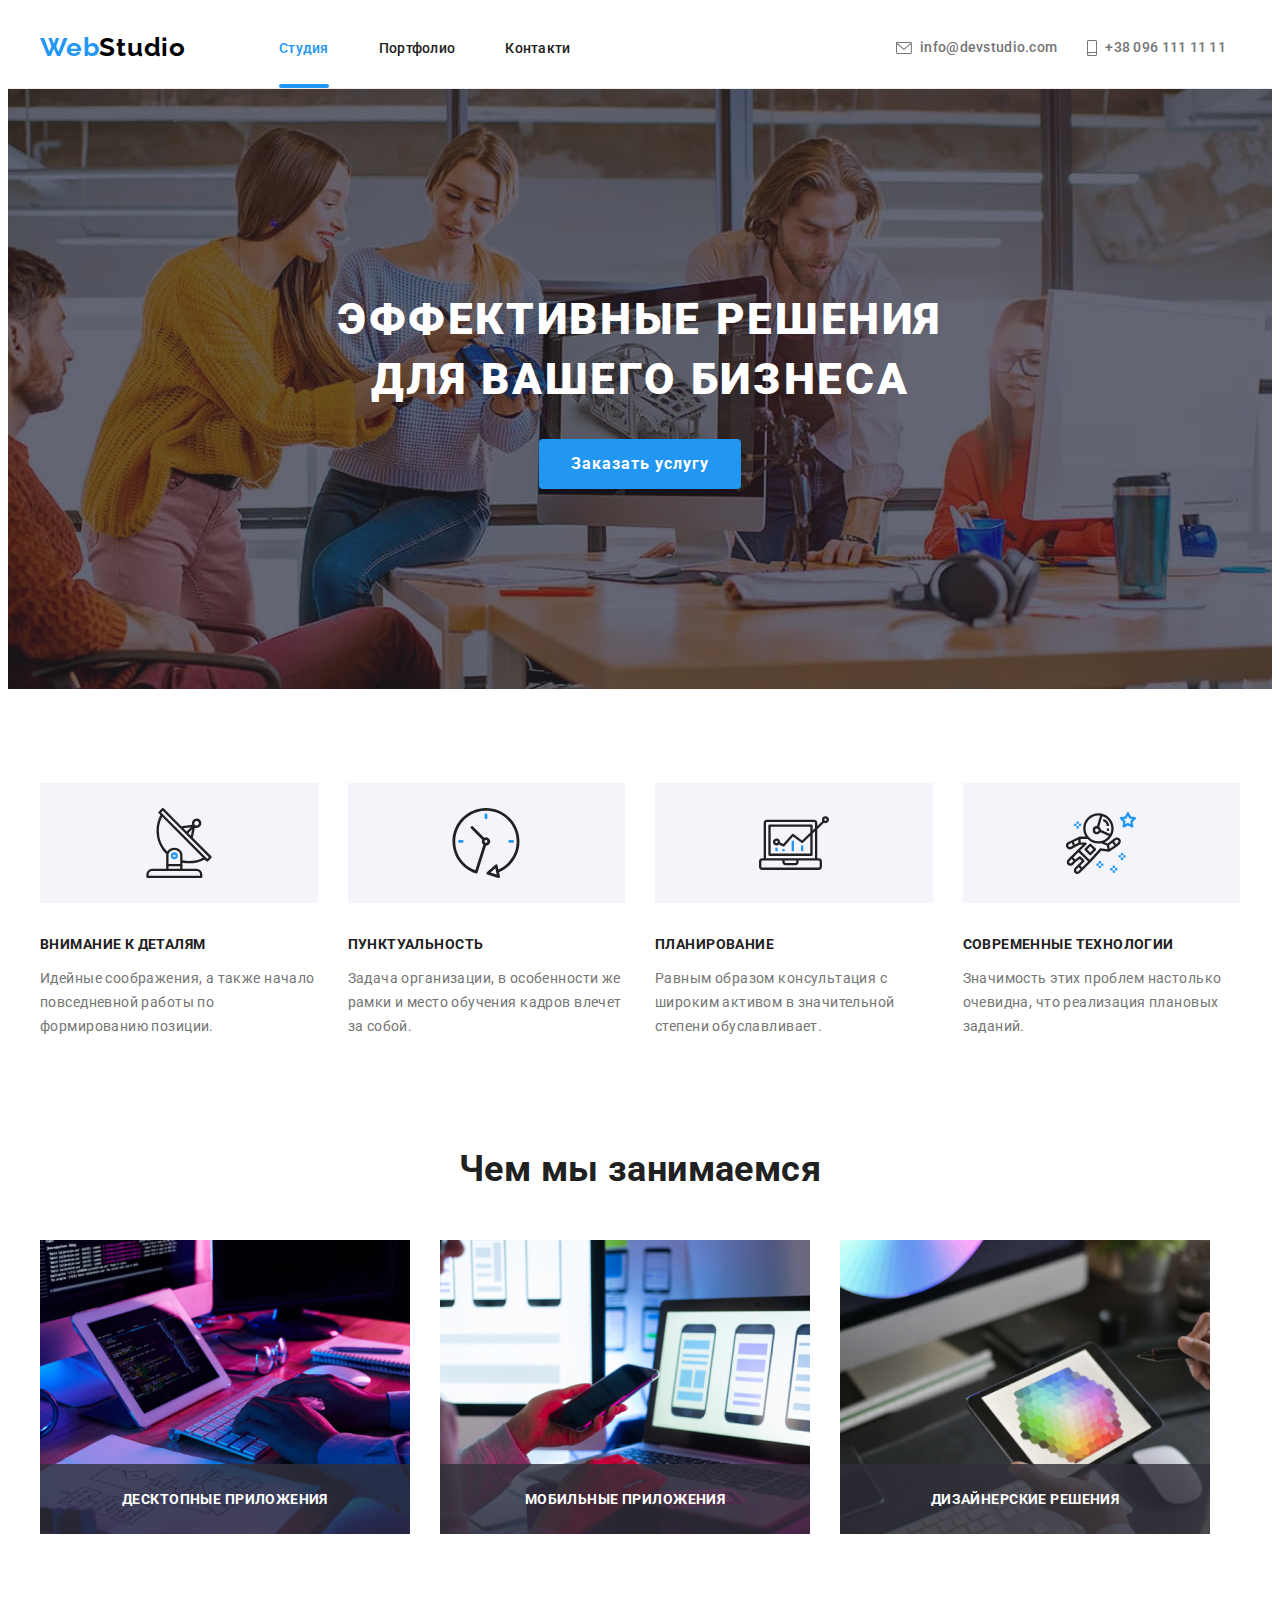
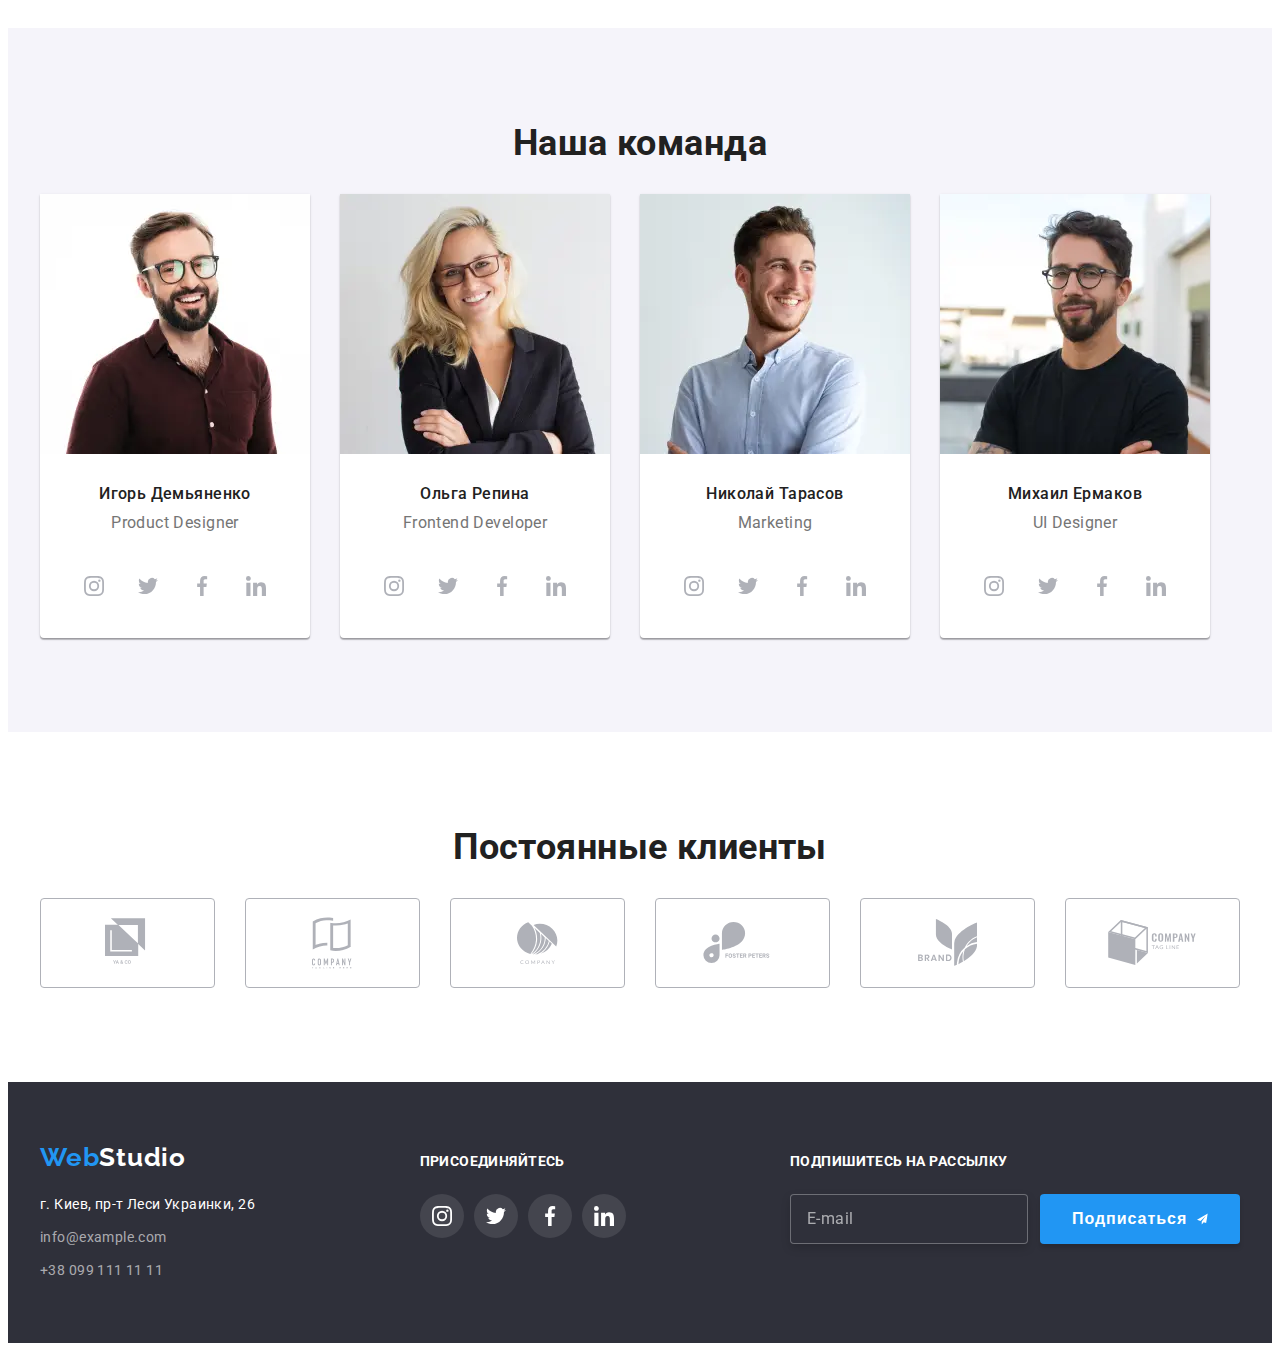
==== commit 176b446d: "picture done" ====
--- a/index.html
+++ b/index.html
@@ -247,19 +247,68 @@
         </div>
       </section>
 
-      <!-------------------------TEAM----- Наша команда.------------->
+      <!-------------------------TEAM-----======------------->
+
       <section class="team">
         <div class="container">
           <h2>Наша команда</h2>
           <ul class="team__list list">
             <li class="item">
               <a href="" class="team-link" target="_blank">
-                <img
-                  src="./images/maine/team-demjaneneko.jpg"
-                  alt="И.Демьяненко"
-                  width="270"
-                  height="260"
-                />
+                <picture>
+                  <source
+                    srcset="
+                      ./images/maine/team/team-demjaneneko-desktop.webp    1x,
+                      ./images/maine/team/team-demjaneneko-desktop@2x.webp 2x
+                    "
+                    type="image/webp"
+                    media="(min-width:1200px)"
+                  />
+                  <source
+                    srcset="
+                      ./images/maine/team/team-demjaneneko-tablet.webp    1x,
+                      ./images/maine/team/team-demjaneneko-tablet@2x.webp 2x
+                    "
+                    type="image/webp"
+                    media="(min-width:768px)"
+                  />
+                  <source
+                    srcset="
+                      ./images/maine/team/team-demjaneneko-mob.webp    1x,
+                      ./images/maine/team/team-demjaneneko-mob@2x.webp 2x
+                    "
+                    type="image/webp"
+                    media="(min-width:480px)"
+                  />
+                  <source
+                    srcset="
+                      ./images/maine/team/team-demjaneneko-desktop.jpg    1x,
+                      ./images/maine/team/team-demjaneneko-desktop@2x.jpg 2x
+                    "
+                    type="image/webp"
+                    media="(min-width:1200px)"
+                  />
+                  <source
+                    srcset="
+                      ./images/maine/team/team-demjaneneko-tablet.jpg    1x,
+                      ./images/maine/team/team-demjaneneko-tablet@2x.jpg 2x
+                    "
+                    type="image/webp"
+                    media="(min-width:768px)"
+                  />
+                  <source
+                    srcset="
+                      ./images/maine/team/team-demjaneneko-mob.jpg    1x,
+                      ./images/maine/team/team-demjaneneko-mob@2x.jpg 2x
+                    "
+                    type="image/webp"
+                    media="(min-width:480px)"
+                  />
+                  <img
+                    src="./images/maine/team/team-demjaneneko-mob.jpg"
+                    alt="И.Демьяненко"
+                  />
+                </picture>
                 <h3>Игорь Демьяненко</h3>
                 <p lang="en">Product Designer</p>
               </a>
@@ -304,12 +353,60 @@
             </li>
             <li class="item">
               <a href="" class="team-link" target="_blank">
-                <img
-                  src="./images/maine/team-repina.jpg"
-                  alt="O.Репина"
-                  width="270"
-                  height="260"
-                />
+                <picture>
+                  <source
+                    srcset="
+                      ./images/maine/team/team-repina-desktop.webp    1x,
+                      ./images/maine/team/team-repina-desktop@2x.webp 2x
+                    "
+                    type="image/webp"
+                    media="(min-width:1200px)"
+                  />
+                  <source
+                    srcset="
+                      ./images/maine/team/team-repina-tablet.webp    1x,
+                      ./images/maine/team/team-repina-tablet@2x.webp 2x
+                    "
+                    type="image/webp"
+                    media="(min-width:768px)"
+                  />
+                  <source
+                    srcset="
+                      ./images/maine/team/team-repina-mob.webp    1x,
+                      ./images/maine/team/team-repina-mob@2x.webp 2x
+                    "
+                    type="image/webp"
+                    media="(min-width:480px)"
+                  />
+                  <source
+                    srcset="
+                      ./images/maine/team/team-repina-desktop.jpg    1x,
+                      ./images/maine/team/team-repina-desktop@2x.jpg 2x
+                    "
+                    type="image/webp"
+                    media="(min-width:1200px)"
+                  />
+                  <source
+                    srcset="
+                      ./images/maine/team/team-repina-tablet.jpg    1x,
+                      ./images/maine/team/team-repina-tablet@2x.jpg 2x
+                    "
+                    type="image/webp"
+                    media="(min-width:768px)"
+                  />
+                  <source
+                    srcset="
+                      ./images/maine/team/team-repina-mob.jpg    1x,
+                      ./images/maine/team/team-repina-mob@2x.jpg 2x
+                    "
+                    type="image/webp"
+                    media="(min-width:480px)"
+                  />
+                  <img
+                    src="./images/maine/team/team-repina-mob.jpg"
+                    alt="O.Репина"
+                  />
+                </picture>
                 <h3>Ольга Репина</h3>
                 <p lang="en">Frontend Developer</p>
               </a>
@@ -354,12 +451,60 @@
             </li>
             <li class="item">
               <a href="" class="team-link" target="_blank">
-                <img
-                  src="./images/maine/team-tarasov.jpg"
-                  alt="H.Тарасов"
-                  width="270"
-                  height="260"
-                />
+                <picture>
+                  <source
+                    srcset="
+                      ./images/maine/team/team-tarasov-desktop.webp    1x,
+                      ./images/maine/team/team-tarasov-desktop@2x.webp 2x
+                    "
+                    type="image/webp"
+                    media="(min-width:1200px)"
+                  />
+                  <source
+                    srcset="
+                      ./images/maine/team/team-tarasov-tablet.webp    1x,
+                      ./images/maine/team/team-tarasov-tablet@2x.webp 2x
+                    "
+                    type="image/webp"
+                    media="(min-width:768px)"
+                  />
+                  <source
+                    srcset="
+                      ./images/maine/team/team-tarasov-mob.webp    1x,
+                      ./images/maine/team/team-tarasov-mob@2x.webp 2x
+                    "
+                    type="image/webp"
+                    media="(min-width:480px)"
+                  />
+                  <source
+                    srcset="
+                      ./images/maine/team/team-tarasov-desktop.jpg    1x,
+                      ./images/maine/team/team-tarasov-desktop@2x.jpg 2x
+                    "
+                    type="image/webp"
+                    media="(min-width:1200px)"
+                  />
+                  <source
+                    srcset="
+                      ./images/maine/team/team-tarasov-tablet.jpg    1x,
+                      ./images/maine/team/team-tarasov-tablet@2x.jpg 2x
+                    "
+                    type="image/webp"
+                    media="(min-width:768px)"
+                  />
+                  <source
+                    srcset="
+                      ./images/maine/team/team-tarasov-mob.jpg    1x,
+                      ./images/maine/team/team-tarasov-mob@2x.jpg 2x
+                    "
+                    type="image/webp"
+                    media="(min-width:480px)"
+                  />
+                  <img
+                    src="./images/maine/team/team-tarasov-mob.jpg"
+                    alt="Н. Тарасов"
+                  />
+                </picture>
                 <h3>Николай Тарасов</h3>
                 <p lang="en">Marketing</p>
               </a>
@@ -404,12 +549,60 @@
             </li>
             <li class="item">
               <a href="" class="team-link" target="_blank">
-                <img
-                  src="./images/maine/team-ermakov.jpg"
-                  alt="M.Ермаков"
-                  width="270"
-                  height="260"
-                />
+                <picture>
+                  <source
+                    srcset="
+                      ./images/maine/team/team-ermakov-desktop.webp    1x,
+                      ./images/maine/team/team-ermakov-desktop@2x.webp 2x
+                    "
+                    type="image/webp"
+                    media="(min-width:1200px)"
+                  />
+                  <source
+                    srcset="
+                      ./images/maine/team/team-ermakov-tablet.webp    1x,
+                      ./images/maine/team/team-ermakov-tablet@2x.webp 2x
+                    "
+                    type="image/webp"
+                    media="(min-width:768px)"
+                  />
+                  <source
+                    srcset="
+                      ./images/maine/team/team-ermakov-mob.webp    1x,
+                      ./images/maine/team/team-ermakov-mob@2x.webp 2x
+                    "
+                    type="image/webp"
+                    media="(min-width:480px)"
+                  />
+                  <source
+                    srcset="
+                      ./images/maine/team/team-ermakov-desktop.jpg    1x,
+                      ./images/maine/team/team-ermakov-desktop@2x.jpg 2x
+                    "
+                    type="image/webp"
+                    media="(min-width:1200px)"
+                  />
+                  <source
+                    srcset="
+                      ./images/maine/team/team-ermakov-tablet.jpg    1x,
+                      ./images/maine/team/team-ermakov-tablet@2x.jpg 2x
+                    "
+                    type="image/webp"
+                    media="(min-width:768px)"
+                  />
+                  <source
+                    srcset="
+                      ./images/maine/team/team-ermakov-mob.jpg    1x,
+                      ./images/maine/team/team-ermakov-mob@2x.jpg 2x
+                    "
+                    type="image/webp"
+                    media="(min-width:480px)"
+                  />
+                  <img
+                    src="./images/maine/team/team-ermakov-mob.jpg"
+                    alt="М. Ермаков"
+                  />
+                </picture>
                 <h3>Михаил Ермаков</h3>
                 <p lang="en">UI Designer</p>
               </a>
--- a/css/main.min.css
+++ b/css/main.min.css
@@ -1,2 +1,2 @@
-.visually-hidden{position:absolute !important;clip:rect(1px 1px 1px 1px);clip:rect(1px, 1px, 1px, 1px);padding:0 !important;border:0 !important;height:1px !important;width:1px !important;overflow:hidden}body{color:#212121;font-family:'Roboto', sans-serif;font-size:14px;font-weight:400;line-height:1.12;letter-spacing:.03em}body.modal-open{overflow:hidden}.list{padding:0;margin:0;list-style:none}.link{text-decoration:none}img{display:block;max-width:100%;height:auto}.container{width:100%;padding:0 15px;margin:0 auto;outline:springgreen}@media screen and (min-width: 480px){.container{width:480px}}@media screen and (min-width: 768px){.container{width:768px}}@media screen and (min-width: 1200px){.container{width:1200px}}.container.page-header{display:flex;justify-content:space-between;align-items:center}@media screen and (min-width: 768px){.footer .container{display:flex;flex-wrap:wrap;align-items:baseline;justify-content:space-around}}@media screen and (min-width: 1200px){.footer .container{align-items:baseline;justify-content:space-between}}.logo{padding-top:16px;padding-bottom:16px;color:#2196f3;font-family:'Raleway', sans-serif;font-weight:700;font-size:24px;line-height:1.167;letter-spacing:0.03em;text-decoration:none;transition:color 250ms cubic-bezier(0.4, 0, 0.2, 1)}@media screen and (min-width: 768px){.logo{padding-top:26px;padding-bottom:26px}}@media screen and (min-width: 1200px){.logo{padding-top:24px;padding-bottom:25px;font-size:26px;line-height:1.192}}.logo:hover,.logo:focus{color:#2196f3}.header-studio{color:#000}.footer-studio{color:#fff}.button{display:block;margin-left:auto;margin-right:auto;padding:10px 32px;color:#212121;background-color:#f5f4fa;font-family:inherit;font-weight:500;font-size:16px;line-height:1.63;align-items:center;letter-spacing:0.03em;text-decoration:none;border:0px;border-radius:4px;cursor:pointer}.button:hover,.button:focus{color:#fff;background-color:#2196f3}.button.primary{color:#fff;background-color:#2196f3;box-shadow:0px 4px 4px rgba(0,0,0,0.15);font-weight:700;line-height:1.88;letter-spacing:0.06em;transition:background-color 250ms cubic-bezier(0.4, 0, 0.2, 1)}.button.primary:hover,.button.primary:focus{background-color:#188ce8}.button.secondary{padding:6px 22px;width:100%;margin-bottom:15px;color:#212121;background-color:#f5f4fa;transition-property:color, background-color, box-shadow;transition-duration:250ms;transition-timing-function:cubic-bezier(0.4, 0, 0.2, 1)}.button.secondary:hover,.button.secondary:focus{color:#fff;background-color:#2196f3;box-shadow:0px 3px 1px rgba(0,0,0,0.1),0px 1px 2px rgba(0,0,0,0.08),0px 2px 2px rgba(0,0,0,0.12)}.mobile-menu-btn{display:inline-flex;margin:0;margin-right:2px;padding:0;border:none;background-color:transparent}.mobile-menu-btn:hover,.mobile-menu-btn:focus{color:#2196f3}@media screen and (min-width: 768px){.mobile-menu-btn{display:none}}.mobile-menu-btn-close{position:absolute;top:8px;right:15px;display:flex;justify-content:center;align-items:center;width:40px;height:40px;background:#fff;border:none}@media screen and (min-width: 768px){.mobile-menu-btn-close{display:none}}.mobile-menu-btn-close:hover,.mobile-menu-btn-close:focus{color:#2196f3;transition:fill 250ms cubic-bezier(0.4, 0, 0.2, 1)}.icon-menu,.icon-cross{fill:currentColor}.socnetworks{display:flex;justify-content:center}.socnetworks li{width:44px;height:44px;padding:0;margin:0}.team .socnetworks{padding:16px 32px 30px}.soclink{display:flex;justify-content:center;align-items:center;width:100%;height:100%;padding:0;margin:0;color:#afb1b8;border-radius:50%;transition:background-color 250ms cubic-bezier(0.4, 0, 0.2, 1),color 250ms cubic-bezier(0.4, 0, 0.2, 1)}.soclink-icon{width:20px;height:20px;fill:currentColor}.soclink:hover,.soclink:focus{color:#fff;background-color:#2196f3;outline:none}.socnetworks li+li{margin-left:10px}.navigation{display:flex;flex-wrap:wrap;margin-bottom:40px}@media screen and (min-width: 768px){.navigation{display:flex;justify-content:center;align-items:start;margin-bottom:30px}}@media screen and (min-width: 1200px){.navigation{margin-bottom:50px}}.navigation .item:not(:last-child){margin-right:8px}.portfolio{padding-top:60px;padding-bottom:60px}@media screen and (min-width: 1200px){.portfolio{padding-top:94px;padding-bottom:94px}}@media screen and (min-width: 768px){.portfolio-list{display:flex;flex-wrap:wrap;margin:-15px}}.portfolio-item{width:450px;background-color:#fff;outline:1px solid #eee}@media screen and (min-width: 768px){.portfolio-item{margin:15px;flex-basis:calc((100% - 60px) / 2)}}@media screen and (min-width: 1200px){.portfolio-item{flex-basis:calc((100% - 90px) / 3)}}.portfolio-link{width:100%;margin:0;text-decoration:none;transition-property:box-shadow, transform;transition-duration:250ms;transition-timing-function:cubic-bezier(0.4, 0, 0.2, 1)}.portfolio-link:hover,.portfolio-link:focus{box-shadow:0px 1px 1px rgba(0,0,0,0.12),0px 4px 4px rgba(0,0,0,0.06),1px 4px 6px rgba(0,0,0,0.16)}.portfolio-text{padding:20px 24px}.portfolio-title{margin-top:0px;margin-bottom:4px;color:#212121;font-weight:700;font-size:18px;line-height:2;letter-spacing:0.06em}.portfolio-type{margin:0px;color:#757575;font-size:16px;line-height:1.875;letter-spacing:0.03em}.portfolio-overlay{position:relative;overflow:hidden}.portfolio-overlay-text{position:absolute;top:0px;left:0px;margin:0;padding:63px 24px;width:100%;height:100%;color:#fff;background-color:rgba(33,150,243,0.9);font-weight:400;font-size:18px;line-height:1.556;letter-spacing:0.03em;opacity:0;transform:translatey(100%);transition:transform 250ms cubic-bezier(0.4, 0, 0.2, 1),opacity 250ms cubic-bezier(0.4, 0, 0.2, 1)}.portfolio-link:hover .portfolio-overlay-text,.portfolio-link:focus .portfolio-overlay-text{opacity:1;transform:translatey(0)}.hero{text-align:center;padding-top:118px;padding-bottom:118px;max-width:768px;background-color:#2f303a;background-repeat:no-repeat;background-position:center;background-size:cover;background-image:linear-gradient(to right, rgba(47,48,58,0.4), rgba(47,48,58,0.4)),url(../images/maine/hero/hero-mob.jpg)}@media screen and (min-device-pixel-ratio: 2), screen and (min-resolution: 192dpi), screen and (min-resolution: 2dppx){.hero{background-image:linear-gradient(to right, rgba(47,48,58,0.4), rgba(47,48,58,0.4)),url(../images/maine/hero/hero-mob@2x.jpg)}}.hero-title{margin-top:0;margin-bottom:30px;color:#fff;font-weight:900;font-size:26px;line-height:1.615;letter-spacing:0.06em}@media screen and (min-width: 1200px){.hero-title{font-size:44px;line-height:1.364}}@media screen and (min-width: 768px){.hero{max-width:1600px;background-image:linear-gradient(to right, rgba(47,48,58,0.4), rgba(47,48,58,0.4)),url(../images/maine/hero/hero-tablet.jpg)}}@media screen and (min-width: 768px) and (min-device-pixel-ratio: 2), screen and (min-width: 768px) and (min-resolution: 192dpi), screen and (min-width: 768px) and (min-resolution: 2dppx){.hero{background-image:linear-gradient(to right, rgba(47,48,58,0.4), rgba(47,48,58,0.4)),url(../images/maine/hero/hero-tablet@2x.jpg)}}@media screen and (min-width: 1200px){.hero{padding-top:200px;padding-bottom:200px;background-image:linear-gradient(to right, rgba(47,48,58,0.4), rgba(47,48,58,0.4)),url(../images/maine/hero/hero-desktop.jpg)}}@media screen and (min-width: 1200px) and (min-device-pixel-ratio: 2), screen and (min-width: 1200px) and (min-resolution: 192dpi), screen and (min-width: 1200px) and (min-resolution: 2dppx){.hero{background-image:linear-gradient(to right, rgba(47,48,58,0.4), rgba(47,48,58,0.4)),url(../images/maine/hero/hero-desktop@2x.jpg)}}.benefits{padding-top:60px;padding-bottom:60px}.benefits-div-icon{display:flex;justify-content:center;align-items:center;margin-bottom:30px;max-width:450px;height:120px;background-color:#f5f4fa}.benefits-list__title{margin-bottom:10px;text-align:center;font-weight:700;font-size:14px;line-height:1.714;letter-spacing:0.03em;text-transform:uppercase;margin-bottom:10px}.benefits-text{margin:0;color:#757575;line-height:1.71}.benefits__item:not(:last-child){margin-bottom:30px}@media screen and (min-width: 768px) and (max-width: 1200px){.benefits-list{display:flex;flex-wrap:wrap;margin:-15px}.benefits__item{margin:15px;flex-basis:calc(100% / 2 - 30px)}.benefits-list__title{text-align:left}.benefits__item:not(:last-child){margin-bottom:15px}}@media screen and (min-width: 1200px){.benefits{padding-top:94px;padding-bottom:94px}.benefits-list{display:flex}.benefits-list{display:flex;margin:-15px}.benefits__item{margin:15px;flex-basis:calc((100% - 120px) / 4)}.benefits-list__title{text-align:left}}@media screen and (max-width: 1199px){.job{display:none}}@media screen and (min-width: 1200px){.job{padding-bottom:94px}.job-list{display:flex}.job-link{text-decoration:none}.job-item{margin:0px}.job-list .job-item+.job-item{margin-left:30px}.job h2,.team h2,.clients h2{font-weight:700;font-size:36px;line-height:1.167;text-align:center;margin-top:0px;margin-bottom:50px}.job img,.team img,.portfolio img{display:block}.job-thumb{position:relative}.job-text{position:absolute;height:auto;width:100%;margin:0;bottom:0;color:#fff;background:rgba(47,48,58,0.8);font-weight:700;font-size:14px;line-height:1.143;text-align:center;text-transform:uppercase;padding:27px 0}}.team{padding-top:60px;padding-bottom:60px;background-color:#f5f4fa}.team h2{margin-bottom:30px;text-align:center}.team .item{margin-bottom:30px;background-color:#fff;box-shadow:0px 1px 3px rgba(0,0,0,0.12),0px 1px 1px rgba(0,0,0,0.14),0px 2px 1px rgba(0,0,0,0.2);border-radius:0px 0px 4px 4px}.team-link{color:#212121;text-decoration:none;outline:none}.team img{margin:0 auto 30px}.team h3{font-weight:500;font-size:16px;line-height:1.188;text-align:center;margin-top:0px;margin-bottom:10px}.team p{color:#757575;font-weight:400;font-size:16px;line-height:1.188;text-align:center;margin-top:0px}@media screen and (min-width: 768px){.team__list{display:flex;flex-wrap:wrap;margin:-15px}.team .item{margin:15px;flex-basis:calc(100% / 2 - 30px)}}@media screen and (min-width: 1200px){.team{padding-top:94px;padding-bottom:94px}.team__list{display:flex;margin:-15px}.team .item{margin:15px;flex-basis:calc(100% / 4 - 60px)}}.clients{padding-top:60px;padding-bottom:60px}.clients h2{margin-top:0;margin-bottom:30px;text-align:center}.clients-list{display:flex;flex-wrap:wrap;margin:-15px}.clients .item{margin:15px;flex-basis:calc((100% - 60px) / 2);height:90px}@media screen and (min-width: 768px){.clients .item{flex-basis:calc((100% - 90px) / 3)}}@media screen and (min-width: 1200px){.clients{padding-top:94px;padding-bottom:94px}.clients .item{flex-basis:calc((100% - 180px) / 6)}}.clients .link{display:flex;justify-content:center;align-items:center;width:100%;height:100%;color:#afb1b8;border:1px solid #afb1b8;box-sizing:border-box;border-radius:4px;transition:border 250ms cubic-bezier(0.4, 0, 0.2, 1),color 250ms cubic-bezier(0.4, 0, 0.2, 1)}.clients .link:hover,.clients .link:focus{color:#2196f3;border:1px solid #2196f3}.clients-icon{fill:currentColor}.icon-logo-1{width:44.27px;height:49.23px}.icon-logo-2{width:40px;height:52px}.icon-logo-3{width:41px;height:42.6px}.icon-logo-4{width:79.66px;height:42.02px}.icon-logo-5{width:59px;height:47px}.icon-logo-6{width:88.48px;height:45.44px}.footer{background-color:#2f303a;text-align:center;padding-top:60px;padding-bottom:60px}@media screen and (min-width: 1200px){.footer{text-align:left}}.footer-logo-address>.logo{display:block;padding-top:0;padding-bottom:20px}.footer .link{margin-bottom:9px;display:inline-block;line-height:1.714}.footer .tel{margin-bottom:60px}@media screen and (min-width: 1200px){.footer .tel{margin-bottom:0px}}.footer-address>.link{color:#fff;font-style:normal;text-decoration:none}.footer .basement .mail,.footer .basement .tel{color:#ffffff99;text-decoration:none}.footer b{display:block;margin-bottom:20px;font-weight:700;font-size:14px;line-height:1.142;letter-spacing:0.03em;text-transform:uppercase;color:#fff}@media screen and (min-width: 1200px){.footer b{margin-bottom:25px}}.footer .socnetworks{margin:0;padding-bottom:60px}@media screen and (min-width: 1200px){.footer .socnetworks{padding:0}}.footer .soclink{color:#fff;background:rgba(255,255,255,0.1);transition:background-color 250ms cubic-bezier(0.4, 0, 0.2, 1),box-shadow 250ms cubic-bezier(0.4, 0, 0.2, 1)}.footer .soclink:hover,.footer .soclink:focus{background-color:#2196f3;outline:none}.footer .soclink-icon{fill:#fff}.footer-form-email{margin-bottom:20px;padding:0;padding-left:16px;width:100%;height:50px;font-family:Roboto;font-style:normal;font-weight:400px;font-size:16px;line-height:1.185px;letter-spacing:0.03em;color:whitesmoke;background:#2f303a;border:1px solid rgba(255,255,255,0.3);box-sizing:border-box;filter:drop-shadow(0px 4px 4px rgba(0,0,0,0.15));border-radius:4px}.footer-form-email::placeholder{color:rgba(255,255,255,0.6)}@media screen and (min-width: 768px){.footer-sign-up{width:450px}}@media screen and (min-width: 1200px){.footer-form .sign-up{display:flex}}.footer-sign-up-bth{display:flex;margin:0 auto;align-items:center;justify-content:center;width:200px;height:50px;font-weight:700;font-size:16px;line-height:1.875px;letter-spacing:0.06em;color:#fff;background:#2196f3;box-shadow:0px 4px 4px rgba(0,0,0,0.15);border-radius:4px;background-origin:border-box;border:transparent;cursor:pointer}@media screen and (min-width: 1200px){.footer-sign-up-bth{margin-left:12px}}.sign-up-icon{margin-left:10px;fill:#fff}.backdrop{position:fixed;width:100vw;height:100vh;top:0;left:0;background-color:rgba(0,0,0,0.2);opacity:1;transition:opacity 250ms cubic-bezier(0.4, 0, 0.2, 1),visibility 250ms cubic-bezier(0.4, 0, 0.2, 1)}.modal{padding:40px;position:absolute;top:50%;left:50%;transform:translate(-50%, -50%);width:528px;height:581px;background:#fff;box-shadow:0px 1px 3px rgba(0,0,0,0.12),0px 1px 1px rgba(0,0,0,0.14),0px 2px 1px rgba(0,0,0,0.2);border-radius:4px;transition:transform 250ms cubic-bezier(0.4, 0, 0.2, 1);transform:translate(-50%, -50%) rotate(1turn)}@media screen and (max-width: 1199px){.modal{height:95%;max-height:609px;overflow:scroll;width:100%;max-width:450px}}.backdrop.is-hidden .modal{transform:translate(-50%, -50%) rotate(0deg)}.backdrop.is-hidden{opacity:0;visibility:hidden;pointer-events:none}.btn-modal-close{position:absolute;top:8px;right:8px;display:flex;justify-content:center;align-items:center;width:30px;height:30px;border-radius:50%;background:#fff;border:1px solid rgba(0,0,0,0.1);box-sizing:border-box;cursor:pointer}.btn-modal-close:hover,.btn-modal-close:focus{color:#2196f3;transition:color 250ms cubic-bezier(0.4, 0, 0.2, 1)}.icon-close{fill:#000}.modal-form{display:flex;flex-direction:column}.modal-form-text{margin-top:0;margin-bottom:12px;font-weight:700;font-size:20px;line-height:1.15;text-align:center;letter-spacing:0.03em;color:#212121}@media screen and (max-width: 1199px){.modal-form-text{font-weight:20px;line-height:1.5}}.name-label,.tel-label,.email-label,.comment-label{display:inline-block;margin-bottom:4px;font-weight:400;font-size:12px;line-height:1.167;letter-spacing:0.01em;color:#757575}.name-input,.tel-input,.email-input{width:100%;height:40px;padding-left:42px;border:1px solid rgba(33,33,33,0.2);box-sizing:border-box;border-radius:4px}.comment-input{display:block;width:100%;height:120px;padding-left:16px;padding-top:12px;border:1px solid rgba(33,33,33,0.2);box-sizing:border-box;border-radius:4px;resize:none}.name-input:focus,.tel-input:focus,.email-input:focus,.comment-input:focus{border:1px solid #2196f3;box-sizing:border-box;border-radius:4px;outline:none;transition:border 250ms cubic-bezier(0.4, 0, 0.2, 1)}.button-form-send{display:flex;justify-content:center;align-items:center;margin-left:auto;margin-right:auto;width:200px;height:50px;font-family:Roboto;font-style:normal;font-weight:700;font-size:16px;line-height:1.875;letter-spacing:0.06em;color:#fff;background:#2196f3;box-shadow:0px 4px 4px rgba(0,0,0,0.15);border-radius:4px;cursor:pointer;background-origin:border-box;border:transparent}.button-form-send:focus{background:#188ce8;background-origin:border-box;border:transparent}div.relative{position:relative}.modal-form .name-icon,.modal-form .tel-icon,.modal-form .email-icon{position:absolute;top:50%;left:12px;transform:translateY(-50%)}.modal-form input:focus ~ svg{fill:#2196f3;transition:fill 250ms cubic-bezier(0.4, 0, 0.2, 1)}.checkbox0{position:absolute;appearance:none;-moz-appearance:none;-webkit-appearance:none}.checkbox-label0{margin-left:23px;display:block;font-weight:400;font-size:14px;line-height:1.714;letter-spacing:0.03em;color:#757575}@media screen and (max-width: 1199px){.checkbox-label0{font-size:12px;line-height:1.167}}.checkbox-label0::after{position:absolute;top:50%;left:1px;transform:translateY(-50%);content:'';display:inline-block;width:16px;height:15px;border-radius:2px;background-image:url(../images/maine/icon-empty.svg);background-origin:border-box}.exept-form-field0{position:relative;display:flex;justify-content:center;align-items:center;margin-bottom:30px}.exept-form-field0 a{color:#2196f3}.comment-form-field{margin-bottom:20px}.exept0{margin-left:4px}@media screen and (max-width: 1199px){.exept0{font-size:12px;line-height:1.167}}.checkbox0:checked+.checkbox-label0::after{background-image:url(../images/maine/icon-check.svg);background-origin:border-box;border-radius:2px;transition:fill 250ms cubic-bezier(0.4, 0, 0.2, 1)}.name-form-field,.tel-form-field,.email-form-field{margin-bottom:10px}.mobile-menu-container{position:absolute;display:none;background-color:#fff;padding-left:40px;padding-top:48px;padding-bottom:48px;padding-right:15px;max-width:480px;height:796px;color:#212121;font-family:Roboto;font-weight:500;font-size:40px;line-height:1.175;letter-spacing:0.02em}.mobile-menu-container.is-open{display:block;position:absolute;top:0.1px}@media screen and (min-width: 768px){.mobile-menu-container{display:flex;position:static;align-items:center;justify-content:space-between;padding:0;padding-right:15px;margin:0;min-width:619px;height:100%;font-weight:500;font-size:14px;line-height:1.143}}@media screen and (min-width: 1200px){.mobile-menu-container{min-width:1040px}}.site-nav{display:flex;justify-content:space-between}.site-nav-list{margin-bottom:302px}@media screen and (min-width: 768px){.site-nav-list{margin-bottom:0;margin-left:88px;display:flex;justify-content:space-between}}@media screen and (min-width: 1200px){.site-nav-list{margin-left:93px}}.site-nav .link{display:block;color:#212121;text-decoration:none}.site-nav .link:hover,.site-nav .link:hover{color:#2196f3}@media screen and (min-width: 768px){.site-nav .link{padding-top:32px;padding-bottom:32px}}.site-nav-list__item:not(:last-child){margin-bottom:32px}@media screen and (min-width: 768px){.site-nav-list__item:not(:last-child){margin-bottom:0;margin-right:50px}}.header-contact__icon--mail,.header-contact__icon--tel{display:none;fill:currentColor}@media screen and (min-width: 768px){.header-contact__icon--mail,.header-contact__icon--tel{display:inline-flex;align-items:center;justify-content:center;margin-right:8px}}.header-contact{display:flex;flex-direction:column-reverse;margin-bottom:64px}@media screen and (min-width: 768px){.header-contact{margin:0;flex-direction:column}.header-contact .header-contact__item--mail{margin-bottom:10px}}@media screen and (min-width: 1200px){.header-contact{flex-direction:row}.header-contact .header-contact__item--mail{margin-bottom:0px}}.header-contact__link--tel{color:#2196f3;font-size:34px;line-height:1.176;text-decoration:none}.header-contact__link--tel:hover,.header-contact__link--tel:focus{color:#2196f3}@media screen and (min-width: 1200px){.header-contact__link--tel{display:flex;align-items:center;justify-content:center;margin-left:30px}}.header-contact__link--mail{color:#757575;font-size:24px;line-height:1.167;text-decoration:none}.header-contact__link--mail:hover,.header-contact__link--mail:focus{color:#2196f3}@media screen and (min-width: 1200px){.header-contact__link--mail{display:flex;align-items:center;justify-content:center}}@media screen and (min-width: 768px){.header-contact__link--mail,.header-contact__link--tel{display:flex;color:#757575;font-weight:500;font-size:12px;line-height:1.167}}@media screen and (min-width: 1200px){.header-contact__link--mail,.header-contact__link--tel{font-size:14px;line-height:1.13}}.mobile-menu-soclink-list{display:flex}@media screen and (min-width: 768px){.mobile-menu-soclink-list{display:none}}.mobile-menu-soclink-link{position:relative;display:block;margin-right:10px;padding-right:10px;color:#2196f3;font-size:18px;line-height:1.222;text-decoration:none}.mobile-menu-soclink-link::after{position:absolute;content:'';top:0;right:0;display:block;height:22px;width:1px;background-color:#757575}.site-nav-list__item .current{position:relative;display:block;color:#2196f3}.site-nav-list__item .current::after{position:absolute;content:'';bottom:0;left:0;display:block;height:4px;width:100%;background-color:#2196f3;border-radius:2px;align-self:flex-end}@media screen and (max-width: 767px){.site-nav-list__item .current::after{display:none}}.mobile-menu-soclink-link--Linkedin::after{display:none}.icon-menu,.icon-cross{fill:currentColor}@media screen and (min-width: 768px){.header-contact__icon--mail{width:14px;height:10px}}@media screen and (min-width: 1200px){.header-contact__icon--mail{width:16px;height:12px}}@media screen and (min-width: 768px){.header-contact__icon--tel{width:10px;height:14px}}@media screen and (min-width: 1200px){.header-contact__icon--tel{width:10px;height:16px}}.header{border-bottom-width:1px;border-bottom-style:solid;border-bottom-color:#ececec}
+.visually-hidden{position:absolute !important;clip:rect(1px 1px 1px 1px);clip:rect(1px, 1px, 1px, 1px);padding:0 !important;border:0 !important;height:1px !important;width:1px !important;overflow:hidden}body{color:#212121;font-family:'Roboto', sans-serif;font-size:14px;font-weight:400;line-height:1.12;letter-spacing:.03em}body.modal-open{overflow:hidden}.list{padding:0;margin:0;list-style:none}.link{text-decoration:none}img{display:block;max-width:100%;height:auto}.container{width:100%;padding:0 15px;margin:0 auto;outline:springgreen}@media screen and (min-width: 480px){.container{width:480px}}@media screen and (min-width: 768px){.container{width:768px}}@media screen and (min-width: 1200px){.container{width:1200px}}.container.page-header{display:flex;justify-content:space-between;align-items:center}@media screen and (min-width: 768px){.footer .container{display:flex;flex-wrap:wrap;align-items:baseline;justify-content:space-around}}@media screen and (min-width: 1200px){.footer .container{align-items:baseline;justify-content:space-between}}.logo{padding-top:16px;padding-bottom:16px;color:#2196f3;font-family:'Raleway', sans-serif;font-weight:700;font-size:24px;line-height:1.167;letter-spacing:0.03em;text-decoration:none;transition:color 250ms cubic-bezier(0.4, 0, 0.2, 1)}@media screen and (min-width: 768px){.logo{padding-top:26px;padding-bottom:26px}}@media screen and (min-width: 1200px){.logo{padding-top:24px;padding-bottom:25px;font-size:26px;line-height:1.192}}.logo:hover,.logo:focus{color:#2196f3}.header-studio{color:#000}.footer-studio{color:#fff}.button{display:block;margin-left:auto;margin-right:auto;padding:10px 32px;color:#212121;background-color:#f5f4fa;font-family:inherit;font-weight:500;font-size:16px;line-height:1.63;align-items:center;letter-spacing:0.03em;text-decoration:none;border:0px;border-radius:4px;cursor:pointer}.button:hover,.button:focus{color:#fff;background-color:#2196f3}.button.primary{color:#fff;background-color:#2196f3;box-shadow:0px 4px 4px rgba(0,0,0,0.15);font-weight:700;line-height:1.88;letter-spacing:0.06em;transition:background-color 250ms cubic-bezier(0.4, 0, 0.2, 1)}.button.primary:hover,.button.primary:focus{background-color:#188ce8}.button.secondary{padding:6px 22px;width:100%;margin-bottom:15px;color:#212121;background-color:#f5f4fa;transition-property:color, background-color, box-shadow;transition-duration:250ms;transition-timing-function:cubic-bezier(0.4, 0, 0.2, 1)}.button.secondary:hover,.button.secondary:focus{color:#fff;background-color:#2196f3;box-shadow:0px 3px 1px rgba(0,0,0,0.1),0px 1px 2px rgba(0,0,0,0.08),0px 2px 2px rgba(0,0,0,0.12)}.mobile-menu-btn{display:inline-flex;margin:0;margin-right:6px;padding:0;border:none;background-color:transparent}.mobile-menu-btn:hover,.mobile-menu-btn:focus{color:#2196f3}@media screen and (min-width: 768px){.mobile-menu-btn{display:none}}.mobile-menu-btn-close{position:absolute;top:8px;right:15px;display:flex;justify-content:center;align-items:center;width:40px;height:40px;background:#fff;border:none}@media screen and (min-width: 768px){.mobile-menu-btn-close{display:none}}.mobile-menu-btn-close:hover,.mobile-menu-btn-close:focus{color:#2196f3;transition:fill 250ms cubic-bezier(0.4, 0, 0.2, 1)}.icon-menu,.icon-cross{fill:currentColor}.socnetworks{display:flex;justify-content:center}.socnetworks li{width:44px;height:44px;padding:0;margin:0}.team .socnetworks{padding:16px 32px 30px}.soclink{display:flex;justify-content:center;align-items:center;width:100%;height:100%;padding:0;margin:0;color:#afb1b8;border-radius:50%;transition:background-color 250ms cubic-bezier(0.4, 0, 0.2, 1),color 250ms cubic-bezier(0.4, 0, 0.2, 1)}.soclink-icon{width:20px;height:20px;fill:currentColor}.soclink:hover,.soclink:focus{color:#fff;background-color:#2196f3;outline:none}.socnetworks li+li{margin-left:10px}.navigation{display:flex;flex-wrap:wrap;margin-bottom:40px}@media screen and (min-width: 768px){.navigation{display:flex;justify-content:center;align-items:start;margin-bottom:30px}}@media screen and (min-width: 1200px){.navigation{margin-bottom:50px}}.navigation .item:not(:last-child){margin-right:8px}.portfolio{padding-top:60px;padding-bottom:60px}@media screen and (min-width: 1200px){.portfolio{padding-top:94px;padding-bottom:94px}}@media screen and (min-width: 768px){.portfolio-list{display:flex;flex-wrap:wrap;margin:-15px}}.portfolio-item{width:450px;background-color:#fff;outline:1px solid #eee}@media screen and (min-width: 768px){.portfolio-item{margin:15px;flex-basis:calc((100% - 60px) / 2)}}@media screen and (min-width: 1200px){.portfolio-item{flex-basis:calc((100% - 90px) / 3)}}.portfolio-link{width:100%;margin:0;text-decoration:none;transition-property:box-shadow, transform;transition-duration:250ms;transition-timing-function:cubic-bezier(0.4, 0, 0.2, 1)}.portfolio-link:hover,.portfolio-link:focus{box-shadow:0px 1px 1px rgba(0,0,0,0.12),0px 4px 4px rgba(0,0,0,0.06),1px 4px 6px rgba(0,0,0,0.16)}.portfolio-text{padding:20px 24px}.portfolio-title{margin-top:0px;margin-bottom:4px;color:#212121;font-weight:700;font-size:18px;line-height:2;letter-spacing:0.06em}.portfolio-type{margin:0px;color:#757575;font-size:16px;line-height:1.875;letter-spacing:0.03em}.portfolio-overlay{position:relative;overflow:hidden}.portfolio-overlay-text{position:absolute;top:0px;left:0px;margin:0;padding:63px 24px;width:100%;height:100%;color:#fff;background-color:rgba(33,150,243,0.9);font-weight:400;font-size:18px;line-height:1.556;letter-spacing:0.03em;opacity:0;transform:translatey(100%);transition:transform 250ms cubic-bezier(0.4, 0, 0.2, 1),opacity 250ms cubic-bezier(0.4, 0, 0.2, 1)}.portfolio-link:hover .portfolio-overlay-text,.portfolio-link:focus .portfolio-overlay-text{opacity:1;transform:translatey(0)}.hero{text-align:center;padding-top:118px;padding-bottom:118px;max-width:768px;background-color:#2f303a;background-repeat:no-repeat;background-position:center;background-size:cover;background-image:linear-gradient(to right, rgba(47,48,58,0.4), rgba(47,48,58,0.4)),url(../images/maine/hero/hero-mob.jpg)}@media screen and (min-device-pixel-ratio: 2), screen and (min-resolution: 192dpi), screen and (min-resolution: 2dppx){.hero{background-image:linear-gradient(to right, rgba(47,48,58,0.4), rgba(47,48,58,0.4)),url(../images/maine/hero/hero-mob@2x.jpg)}}@media screen and (min-width: 768px){.hero{max-width:1600px;background-image:linear-gradient(to right, rgba(47,48,58,0.4), rgba(47,48,58,0.4)),url(../images/maine/hero/hero-tablet.jpg)}}@media screen and (min-width: 768px) and (min-device-pixel-ratio: 2), screen and (min-width: 768px) and (min-resolution: 192dpi), screen and (min-width: 768px) and (min-resolution: 2dppx){.hero{background-image:linear-gradient(to right, rgba(47,48,58,0.4), rgba(47,48,58,0.4)),url(../images/maine/hero/hero-tablet@2x.jpg)}}@media screen and (min-width: 1200px){.hero{padding-top:200px;padding-bottom:200px;background-image:linear-gradient(to right, rgba(47,48,58,0.4), rgba(47,48,58,0.4)),url(../images/maine/hero/hero-desktop.jpg)}}@media screen and (min-width: 1200px) and (min-device-pixel-ratio: 2), screen and (min-width: 1200px) and (min-resolution: 192dpi), screen and (min-width: 1200px) and (min-resolution: 2dppx){.hero{background-image:linear-gradient(to right, rgba(47,48,58,0.4), rgba(47,48,58,0.4)),url(../images/maine/hero/hero-desktop@2x.jpg)}}.hero-title{margin-top:0;margin-bottom:30px;color:#fff;font-weight:900;font-size:26px;line-height:1.615;letter-spacing:0.06em}@media screen and (min-width: 1200px){.hero-title{font-size:44px;line-height:1.364}}.benefits{padding-top:60px;padding-bottom:60px}.benefits-div-icon{display:flex;justify-content:center;align-items:center;margin-bottom:30px;max-width:450px;height:120px;background-color:#f5f4fa}.benefits-list__title{margin-bottom:10px;text-align:center;font-weight:700;font-size:14px;line-height:1.714;letter-spacing:0.03em;text-transform:uppercase;margin-bottom:10px}.benefits-text{margin:0;color:#757575;line-height:1.71}.benefits__item:not(:last-child){margin-bottom:30px}@media screen and (min-width: 768px) and (max-width: 1200px){.benefits-list{display:flex;flex-wrap:wrap;margin:-15px}.benefits__item{margin:15px;flex-basis:calc(100% / 2 - 30px)}.benefits-list__title{text-align:left}.benefits__item:not(:last-child){margin-bottom:15px}}@media screen and (min-width: 1200px){.benefits{padding-top:94px;padding-bottom:94px}.benefits-list{display:flex}.benefits-list{display:flex;margin:-15px}.benefits__item{margin:15px;flex-basis:calc((100% - 120px) / 4)}.benefits-list__title{text-align:left}}@media screen and (max-width: 1199px){.job{display:none}}@media screen and (min-width: 1200px){.job{padding-bottom:94px}.job-list{display:flex}.job-link{text-decoration:none}.job-item{margin:0px}.job-list .job-item+.job-item{margin-left:30px}.job h2,.team h2,.clients h2{font-weight:700;font-size:36px;line-height:1.167;text-align:center;margin-top:0px;margin-bottom:50px}.job img,.team img,.portfolio img{display:block}.job-thumb{position:relative}.job-text{position:absolute;height:auto;width:100%;margin:0;bottom:0;color:#fff;background:rgba(47,48,58,0.8);font-weight:700;font-size:14px;line-height:1.143;text-align:center;text-transform:uppercase;padding:27px 0}}.team{padding-top:60px;padding-bottom:60px;background-color:#f5f4fa}.team h2{margin-bottom:30px;text-align:center}.team .item{margin-bottom:30px;background-color:#fff;box-shadow:0px 1px 3px rgba(0,0,0,0.12),0px 1px 1px rgba(0,0,0,0.14),0px 2px 1px rgba(0,0,0,0.2);border-radius:0px 0px 4px 4px}.team-link{color:#212121;text-decoration:none;outline:none}.team img{margin:0 auto 30px}.team h3{font-weight:500;font-size:16px;line-height:1.188;text-align:center;margin-top:0px;margin-bottom:10px}.team p{color:#757575;font-weight:400;font-size:16px;line-height:1.188;text-align:center;margin-top:0px}@media screen and (min-width: 768px){.team__list{display:flex;flex-wrap:wrap;margin:-15px}.team .item{margin:15px;flex-basis:calc(100% / 2 - 30px)}}@media screen and (min-width: 1200px){.team{padding-top:94px;padding-bottom:94px}.team__list{display:flex;margin:-15px}.team .item{margin:15px;flex-basis:calc(100% / 4 - 60px)}}.clients{padding-top:60px;padding-bottom:60px}.clients h2{margin-top:0;margin-bottom:30px;text-align:center}.clients-list{display:flex;flex-wrap:wrap;margin:-15px}.clients .item{margin:15px;flex-basis:calc((100% - 60px) / 2);height:90px}@media screen and (min-width: 768px){.clients .item{flex-basis:calc((100% - 90px) / 3)}}@media screen and (min-width: 1200px){.clients{padding-top:94px;padding-bottom:94px}.clients .item{flex-basis:calc((100% - 180px) / 6)}}.clients .link{display:flex;justify-content:center;align-items:center;width:100%;height:100%;color:#afb1b8;border:1px solid #afb1b8;box-sizing:border-box;border-radius:4px;transition:border 250ms cubic-bezier(0.4, 0, 0.2, 1),color 250ms cubic-bezier(0.4, 0, 0.2, 1)}.clients .link:hover,.clients .link:focus{color:#2196f3;border:1px solid #2196f3}.clients-icon{fill:currentColor}.icon-logo-1{width:44.27px;height:49.23px}.icon-logo-2{width:40px;height:52px}.icon-logo-3{width:41px;height:42.6px}.icon-logo-4{width:79.66px;height:42.02px}.icon-logo-5{width:59px;height:47px}.icon-logo-6{width:88.48px;height:45.44px}.footer{background-color:#2f303a;text-align:center;padding-top:60px;padding-bottom:60px}@media screen and (min-width: 1200px){.footer{text-align:left}}.footer-logo-address>.logo{display:block;padding-top:0;padding-bottom:20px}.footer .link{margin-bottom:9px;display:inline-block;line-height:1.714}.footer .tel{margin-bottom:60px}@media screen and (min-width: 1200px){.footer .tel{margin-bottom:0px}}.footer-address>.link{color:#fff;font-style:normal;text-decoration:none}.footer .basement .mail,.footer .basement .tel{color:#ffffff99;text-decoration:none}.footer b{display:block;margin-bottom:20px;font-weight:700;font-size:14px;line-height:1.142;letter-spacing:0.03em;text-transform:uppercase;color:#fff}@media screen and (min-width: 1200px){.footer b{margin-bottom:25px}}.footer .socnetworks{margin:0;padding-bottom:60px}@media screen and (min-width: 1200px){.footer .socnetworks{padding:0}}.footer .soclink{color:#fff;background:rgba(255,255,255,0.1);transition:background-color 250ms cubic-bezier(0.4, 0, 0.2, 1),box-shadow 250ms cubic-bezier(0.4, 0, 0.2, 1)}.footer .soclink:hover,.footer .soclink:focus{background-color:#2196f3;outline:none}.footer .soclink-icon{fill:#fff}.footer-form-email{margin-bottom:20px;padding:0;padding-left:16px;width:100%;height:50px;font-family:Roboto;font-style:normal;font-weight:400px;font-size:16px;line-height:1.185px;letter-spacing:0.03em;color:whitesmoke;background:#2f303a;border:1px solid rgba(255,255,255,0.3);box-sizing:border-box;filter:drop-shadow(0px 4px 4px rgba(0,0,0,0.15));border-radius:4px}.footer-form-email::placeholder{color:rgba(255,255,255,0.6)}@media screen and (min-width: 768px){.footer-sign-up{width:450px}}@media screen and (min-width: 1200px){.footer-form .sign-up{display:flex}}.footer-sign-up-bth{display:flex;margin:0 auto;align-items:center;justify-content:center;padding:10px 32px;width:200px;height:50px;font-weight:700;font-size:16px;line-height:1.875px;letter-spacing:0.06em;color:#fff;background:#2196f3;box-shadow:0px 4px 4px rgba(0,0,0,0.15);border-radius:4px;background-origin:border-box;border:transparent;cursor:pointer}@media screen and (min-width: 1200px){.footer-sign-up-bth{margin-left:12px}}.sign-up-icon{margin-left:10px;fill:#fff}.backdrop{position:fixed;width:100vw;height:100vh;top:0;left:0;background-color:rgba(0,0,0,0.2);opacity:1;transition:opacity 250ms cubic-bezier(0.4, 0, 0.2, 1),visibility 250ms cubic-bezier(0.4, 0, 0.2, 1)}.modal{padding:40px;position:absolute;top:50%;left:50%;transform:translate(-50%, -50%);width:528px;height:581px;background:#fff;box-shadow:0px 1px 3px rgba(0,0,0,0.12),0px 1px 1px rgba(0,0,0,0.14),0px 2px 1px rgba(0,0,0,0.2);border-radius:4px;transition:transform 250ms cubic-bezier(0.4, 0, 0.2, 1);transform:translate(-50%, -50%) rotate(1turn)}@media screen and (max-width: 1199px){.modal{height:95%;max-height:609px;overflow:scroll;width:100%;max-width:450px}}.backdrop.is-hidden .modal{transform:translate(-50%, -50%) rotate(0deg)}.backdrop.is-hidden{opacity:0;visibility:hidden;pointer-events:none}.btn-modal-close{position:absolute;top:8px;right:8px;display:flex;justify-content:center;align-items:center;width:30px;height:30px;border-radius:50%;background:#fff;border:1px solid rgba(0,0,0,0.1);box-sizing:border-box;cursor:pointer}.btn-modal-close:hover,.btn-modal-close:focus{color:#2196f3;transition:color 250ms cubic-bezier(0.4, 0, 0.2, 1)}.icon-close{fill:#000}.modal-form{display:flex;flex-direction:column}.modal-form-text{margin-top:0;margin-bottom:12px;font-weight:700;font-size:20px;line-height:1.15;text-align:center;letter-spacing:0.03em;color:#212121}@media screen and (max-width: 1199px){.modal-form-text{font-weight:20px;line-height:1.5}}.name-label,.tel-label,.email-label,.comment-label{display:inline-block;margin-bottom:4px;font-weight:400;font-size:12px;line-height:1.167;letter-spacing:0.01em;color:#757575}.name-input,.tel-input,.email-input{width:100%;height:40px;padding-left:42px;border:1px solid rgba(33,33,33,0.2);box-sizing:border-box;border-radius:4px}.comment-input{display:block;width:100%;height:120px;padding-left:16px;padding-top:12px;border:1px solid rgba(33,33,33,0.2);box-sizing:border-box;border-radius:4px;resize:none}.name-input:focus,.tel-input:focus,.email-input:focus,.comment-input:focus{border:1px solid #2196f3;box-sizing:border-box;border-radius:4px;outline:none;transition:border 250ms cubic-bezier(0.4, 0, 0.2, 1)}.button-form-send{display:flex;justify-content:center;align-items:center;margin-left:auto;margin-right:auto;width:200px;height:50px;font-family:Roboto;font-style:normal;font-weight:700;font-size:16px;line-height:1.875;letter-spacing:0.06em;color:#fff;background:#2196f3;box-shadow:0px 4px 4px rgba(0,0,0,0.15);border-radius:4px;cursor:pointer;background-origin:border-box;border:transparent}.button-form-send:focus{background:#188ce8;background-origin:border-box;border:transparent}div.relative{position:relative}.modal-form .name-icon,.modal-form .tel-icon,.modal-form .email-icon{position:absolute;top:50%;left:12px;transform:translateY(-50%)}.modal-form input:focus ~ svg{fill:#2196f3;transition:fill 250ms cubic-bezier(0.4, 0, 0.2, 1)}.checkbox0{position:absolute;appearance:none;-moz-appearance:none;-webkit-appearance:none}.checkbox-label0{margin-left:23px;display:block;font-weight:400;font-size:14px;line-height:1.714;letter-spacing:0.03em;color:#757575}@media screen and (max-width: 1199px){.checkbox-label0{font-size:12px;line-height:1.167}}.checkbox-label0::after{position:absolute;top:50%;left:1px;transform:translateY(-50%);content:'';display:inline-block;width:16px;height:15px;border-radius:2px;background-image:url(../images/maine/icon-empty.svg);background-origin:border-box}.exept-form-field0{position:relative;display:flex;justify-content:center;align-items:center;margin-bottom:30px}.exept-form-field0 a{color:#2196f3}.comment-form-field{margin-bottom:20px}.exept0{margin-left:4px}@media screen and (max-width: 1199px){.exept0{font-size:12px;line-height:1.167}}.checkbox0:checked+.checkbox-label0::after{background-image:url(../images/maine/icon-check.svg);background-origin:border-box;border-radius:2px;transition:fill 250ms cubic-bezier(0.4, 0, 0.2, 1)}.name-form-field,.tel-form-field,.email-form-field{margin-bottom:10px}.mobile-menu-container{z-index:1;position:absolute;display:none;background-color:#fff;padding-left:40px;padding-top:48px;padding-bottom:48px;padding-right:15px;max-width:480px;height:796px;color:#212121;font-family:Roboto;font-weight:500;font-size:40px;line-height:1.175;letter-spacing:0.02em}.mobile-menu-container.is-open{display:block;position:absolute;top:0.1px}@media screen and (min-width: 768px){.mobile-menu-container{display:flex;position:static;align-items:center;justify-content:space-between;padding:0;padding-right:15px;margin:0;min-width:619px;height:100%;font-weight:500;font-size:14px;line-height:1.143}}@media screen and (min-width: 1200px){.mobile-menu-container{min-width:1040px}}.site-nav{display:flex;justify-content:space-between}.site-nav-list{margin-bottom:302px}@media screen and (min-width: 768px){.site-nav-list{margin-bottom:0;margin-left:88px;display:flex;justify-content:space-between}}@media screen and (min-width: 1200px){.site-nav-list{margin-left:93px}}.site-nav .link{display:block;color:#212121;text-decoration:none}.site-nav .link:hover,.site-nav .link:hover{color:#2196f3}@media screen and (min-width: 768px){.site-nav .link{padding-top:32px;padding-bottom:32px}}.site-nav-list__item:not(:last-child){margin-bottom:32px}@media screen and (min-width: 768px){.site-nav-list__item:not(:last-child){margin-bottom:0;margin-right:50px}}.header-contact__icon--mail,.header-contact__icon--tel{display:none;fill:currentColor}@media screen and (min-width: 768px){.header-contact__icon--mail,.header-contact__icon--tel{display:inline-flex;align-items:center;justify-content:center;margin-right:8px}}.header-contact{display:flex;flex-direction:column-reverse;margin-bottom:64px}@media screen and (min-width: 768px){.header-contact{margin:0;flex-direction:column}.header-contact .header-contact__item--mail{margin-bottom:10px}}@media screen and (min-width: 1200px){.header-contact{flex-direction:row}.header-contact .header-contact__item--mail{margin-bottom:0px}}.header-contact__link--tel{color:#2196f3;font-size:34px;line-height:1.176;text-decoration:none}.header-contact__link--tel:hover,.header-contact__link--tel:focus{color:#2196f3}@media screen and (min-width: 1200px){.header-contact__link--tel{display:flex;align-items:center;justify-content:center;margin-left:30px}}.header-contact__link--mail{color:#757575;font-size:24px;line-height:1.167;text-decoration:none}.header-contact__link--mail:hover,.header-contact__link--mail:focus{color:#2196f3}@media screen and (min-width: 1200px){.header-contact__link--mail{display:flex;align-items:center;justify-content:center}}@media screen and (min-width: 768px){.header-contact__link--mail,.header-contact__link--tel{display:flex;color:#757575;font-weight:500;font-size:12px;line-height:1.167}}@media screen and (min-width: 1200px){.header-contact__link--mail,.header-contact__link--tel{font-size:14px;line-height:1.13}}.mobile-menu-soclink-list{display:flex}@media screen and (min-width: 768px){.mobile-menu-soclink-list{display:none}}.mobile-menu-soclink-link{position:relative;display:block;margin-right:10px;padding-right:10px;color:#2196f3;font-size:18px;line-height:1.222;text-decoration:none}.mobile-menu-soclink-link::after{position:absolute;content:'';top:0;right:0;display:block;height:22px;width:1px;background-color:#757575}.site-nav-list__item .current{position:relative;display:block;color:#2196f3}.site-nav-list__item .current::after{position:absolute;content:'';bottom:0;left:0;display:block;height:4px;width:100%;background-color:#2196f3;border-radius:2px;align-self:flex-end}@media screen and (max-width: 767px){.site-nav-list__item .current::after{display:none}}.mobile-menu-soclink-link--Linkedin::after{display:none}.icon-menu,.icon-cross{fill:currentColor}@media screen and (min-width: 768px){.header-contact__icon--mail{width:14px;height:10px}}@media screen and (min-width: 1200px){.header-contact__icon--mail{width:16px;height:12px}}@media screen and (min-width: 768px){.header-contact__icon--tel{width:10px;height:14px}}@media screen and (min-width: 1200px){.header-contact__icon--tel{width:10px;height:16px}}.header{border-bottom-width:1px;border-bottom-style:solid;border-bottom-color:#ececec}
 /*# sourceMappingURL=main.min.css.map */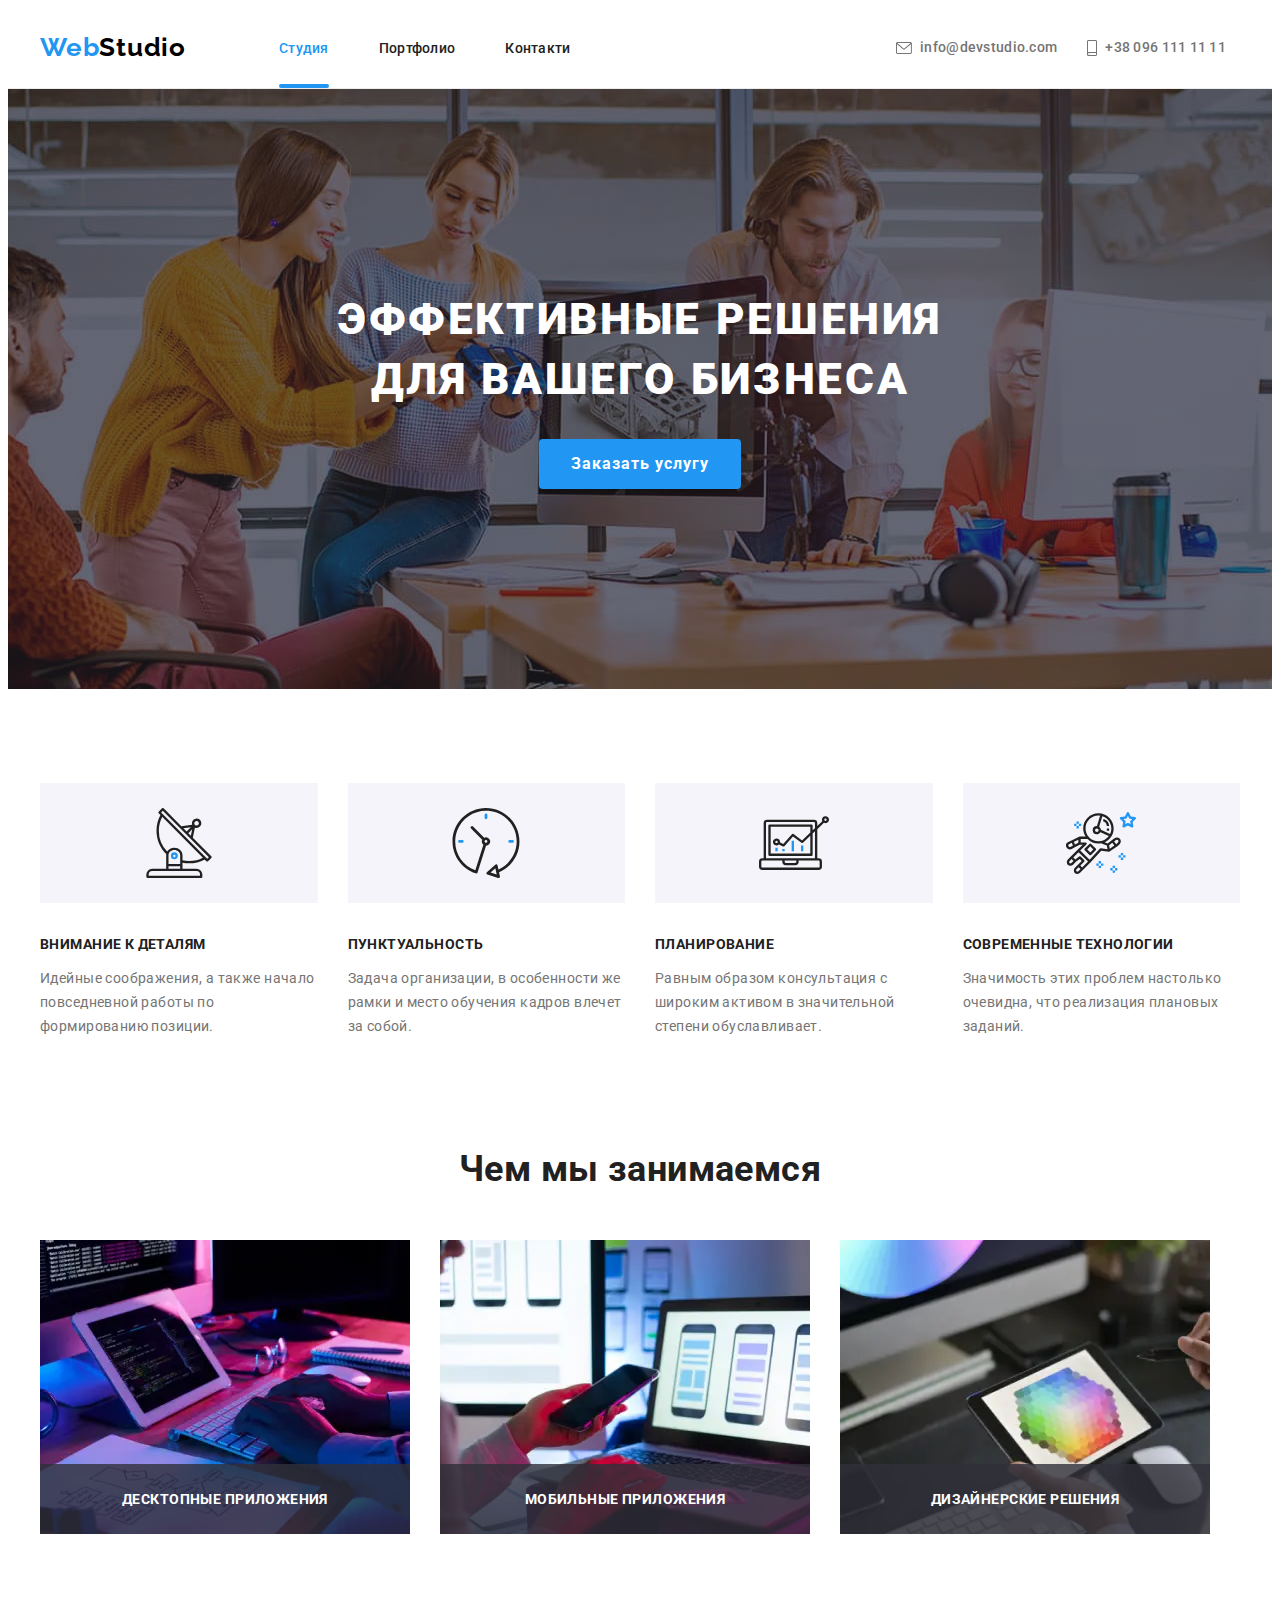
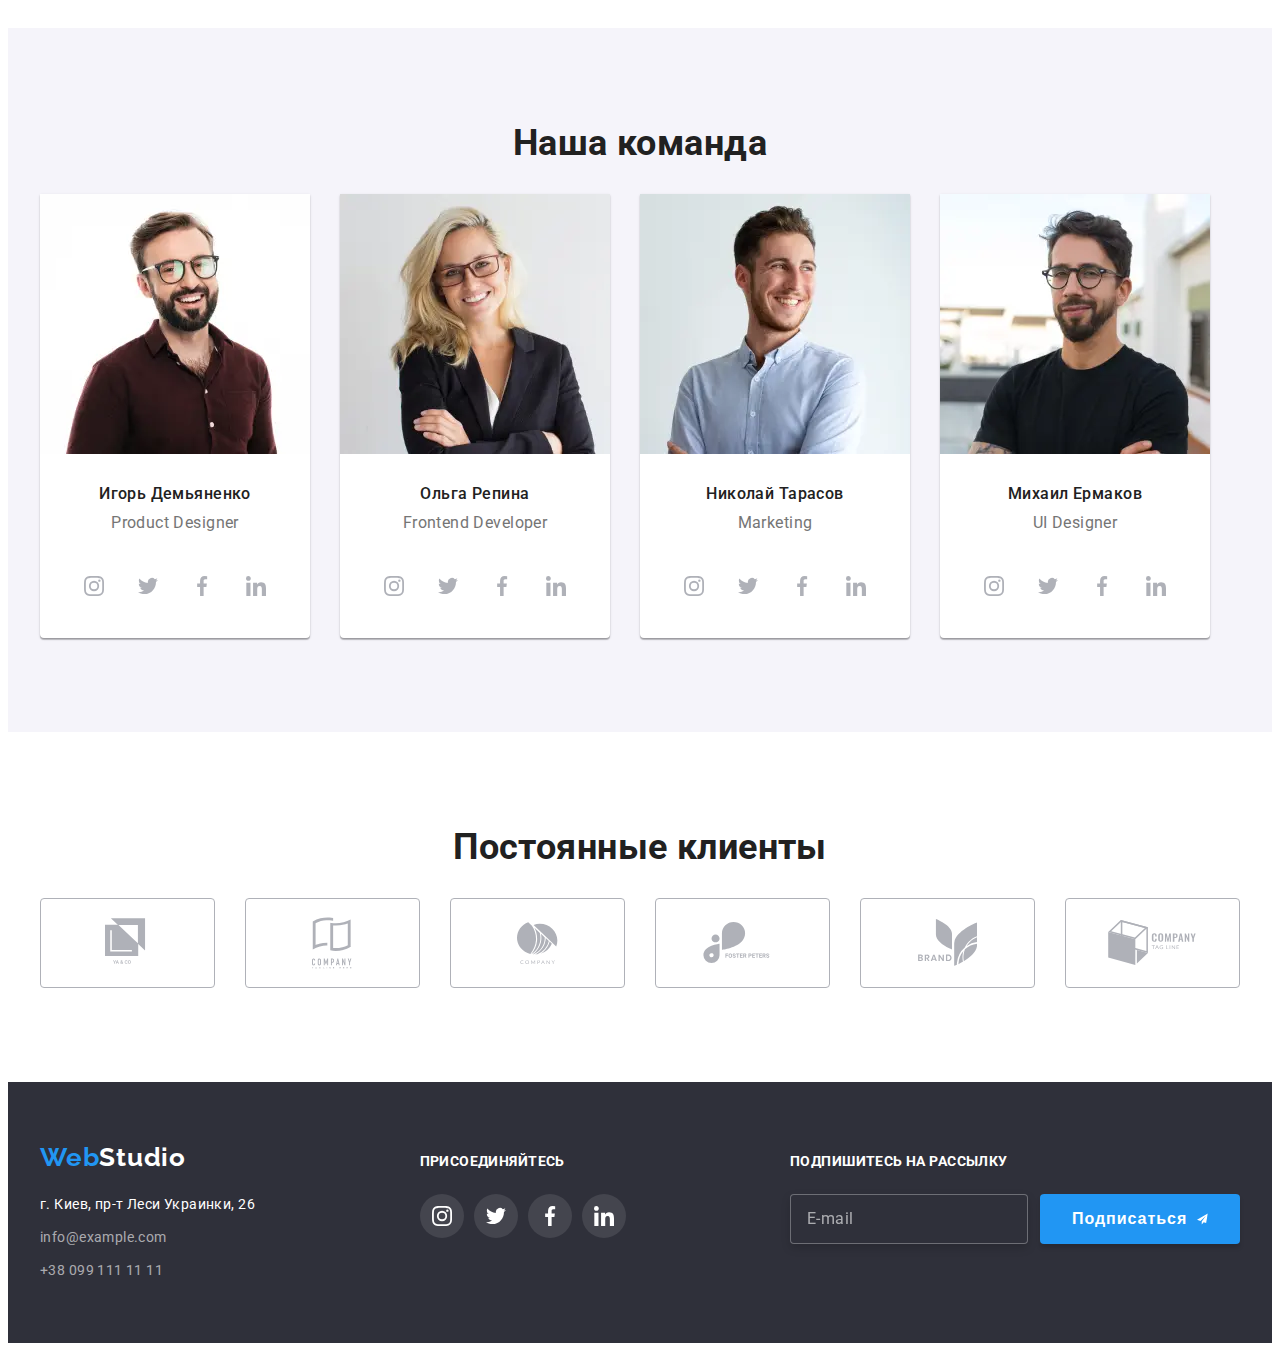
==== commit d11f4c63: "img job" ====
--- a/index.html
+++ b/index.html
@@ -207,12 +207,36 @@
             <li class="job-item">
               <a class="job-link" href="" target="_blank">
                 <div class="job-thumb">
-                  <img
+                  <picture>
+                    <source
+                      srcset="
+                        ./images/maine/job/job-1.webp    1x,
+                        ./images/maine/job/job-1@2x.webp 2x
+                      "
+                      type="image/webp"
+                      media="(min-width:1200px)"
+                    />
+                    <source
+                      srcset="
+                        ./images/maine/job/job-1.jpg    1x,
+                        ./images/maine/job/job-1@2x.jpg 2x
+                      "
+                      type="image/webp"
+                      media="(min-width:1200px)"
+                    />
+
+                    <img
+                      src="./images/maine/job/job-1.jpg"
+                      alt="Десктопные приложения"
+                    />
+                  </picture>
+
+                  <!-- <img
                     src="./images/maine/job-desktop-app.jpg"
                     alt="Десктопные приложения"
                     width="370"
                     height="294"
-                  />
+                  /> -->
                   <p class="job-text">Десктопные приложения</p>
                 </div>
               </a>
@@ -220,12 +244,34 @@
             <li class="job-item">
               <a href="" target="_blank">
                 <div class="job-thumb">
-                  <img
+                  <picture>
+                    <source
+                      srcset="
+                        ./images/maine/job/job-2.webp    1x,
+                        ./images/maine/job/job-2@2x.webp 2x
+                      "
+                      type="image/webp"
+                      media="(min-width:1200px)"
+                    />
+                    <source
+                      srcset="
+                        ./images/maine/job/job-2.jpg    1x,
+                        ./images/maine/job/job-2@2x.jpg 2x
+                      "
+                      type="image/webp"
+                      media="(min-width:1200px)"
+                    />
+                    <img
+                      src="./images/maine/job/job-2.jpg"
+                      alt="Мобильные приложения"
+                    />
+                  </picture>
+                  <!-- <img
                     src="./images/maine/job-mobile-app.jpg"
                     alt="Мобильные приложения"
                     width="370"
                     height="294"
-                  />
+                  /> -->
                   <p class="job-text">Мобильные приложения</p>
                 </div>
               </a>
@@ -233,12 +279,34 @@
             <li class="job-item">
               <a href="" target="_blank">
                 <div class="job-thumb">
-                  <img
+                  <picture>
+                    <source
+                      srcset="
+                        ./images/maine/job/job-3.webp    1x,
+                        ./images/maine/job/job-3@2x.webp 2x
+                      "
+                      type="image/webp"
+                      media="(min-width:1200px)"
+                    />
+                    <source
+                      srcset="
+                        ./images/maine/job/job-3.jpg    1x,
+                        ./images/maine/job/job-3@2x.jpg 2x
+                      "
+                      type="image/webp"
+                      media="(min-width:1200px)"
+                    />
+                    <img
+                      src="./images/maine/job/job-3.jpg"
+                      alt="Дизайнерские решения"
+                    />
+                  </picture>
+                  <!-- <img
                     src="./images/maine/job-design.jpg"
                     alt="Дизайнерские решения"
                     width="370"
                     height="294"
-                  />
+                  /> -->
                   <p class="job-text">Дизайнерские решения</p>
                 </div>
               </a>
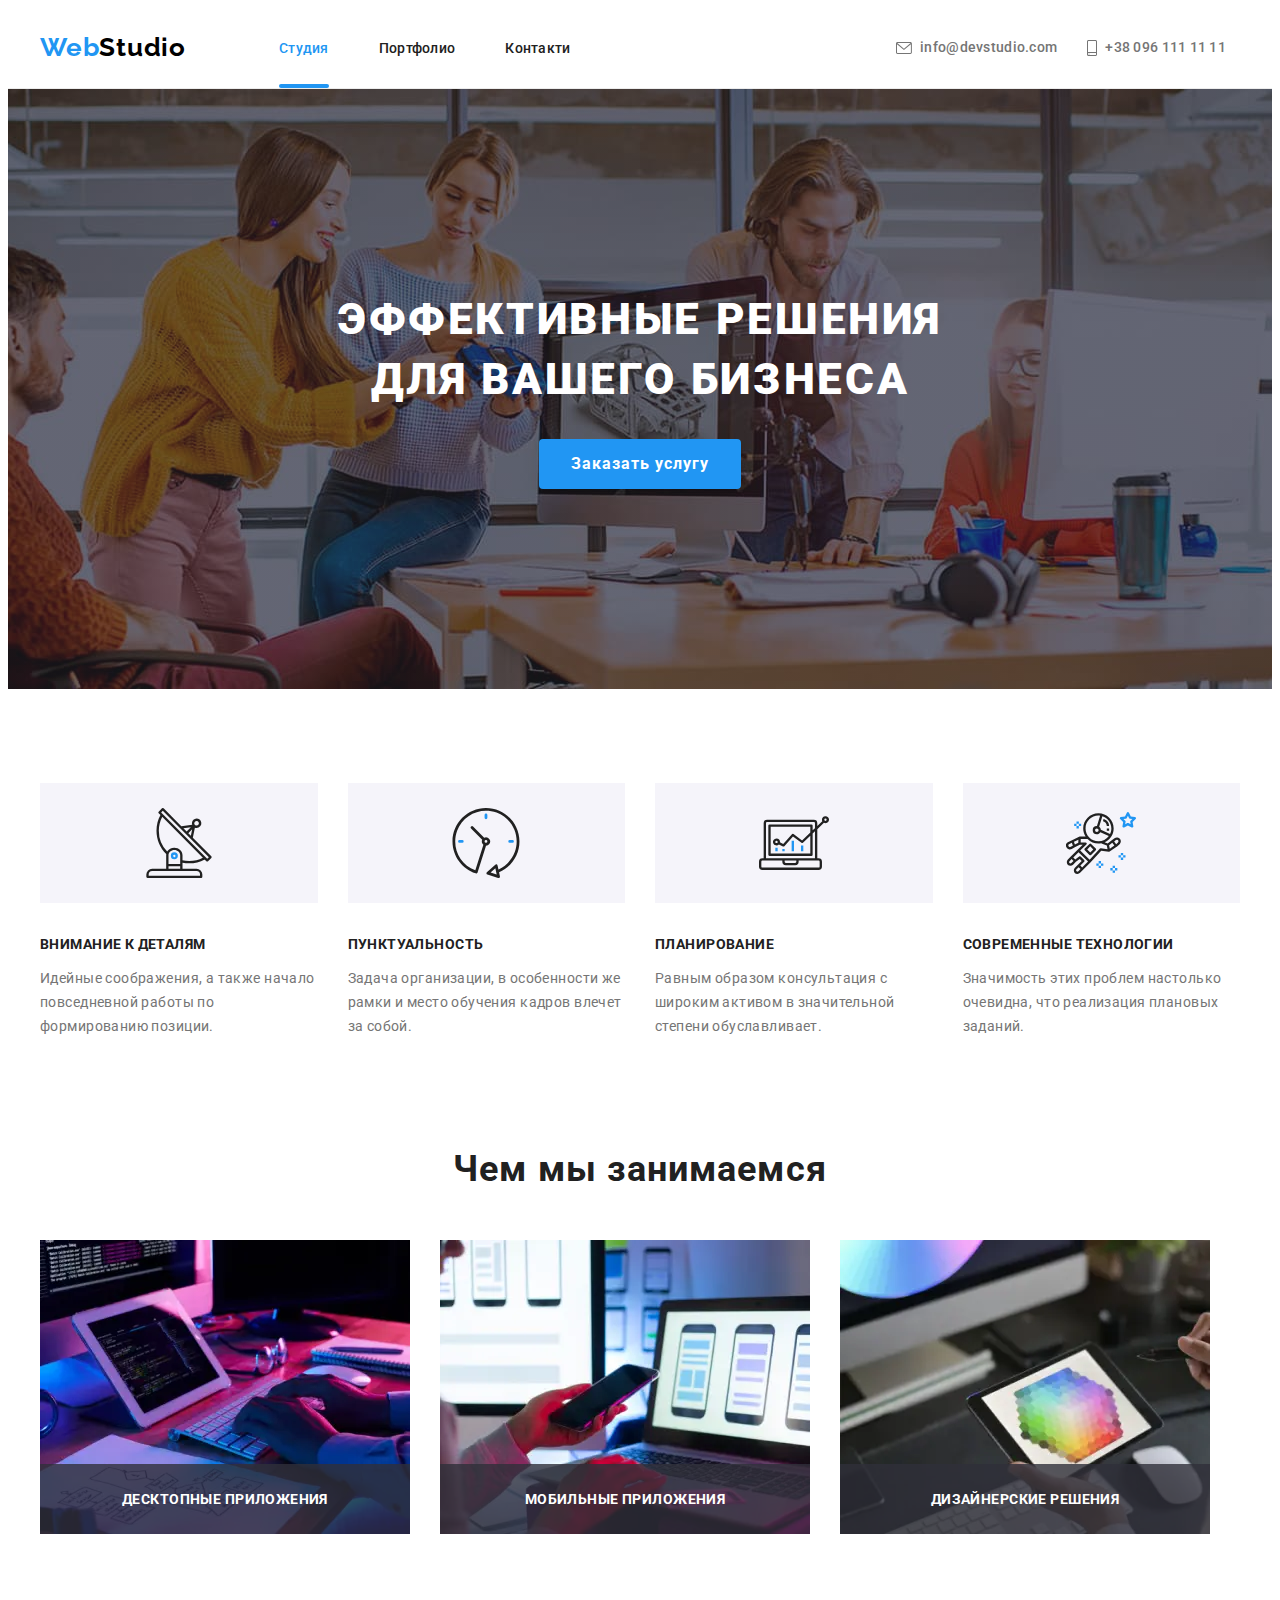
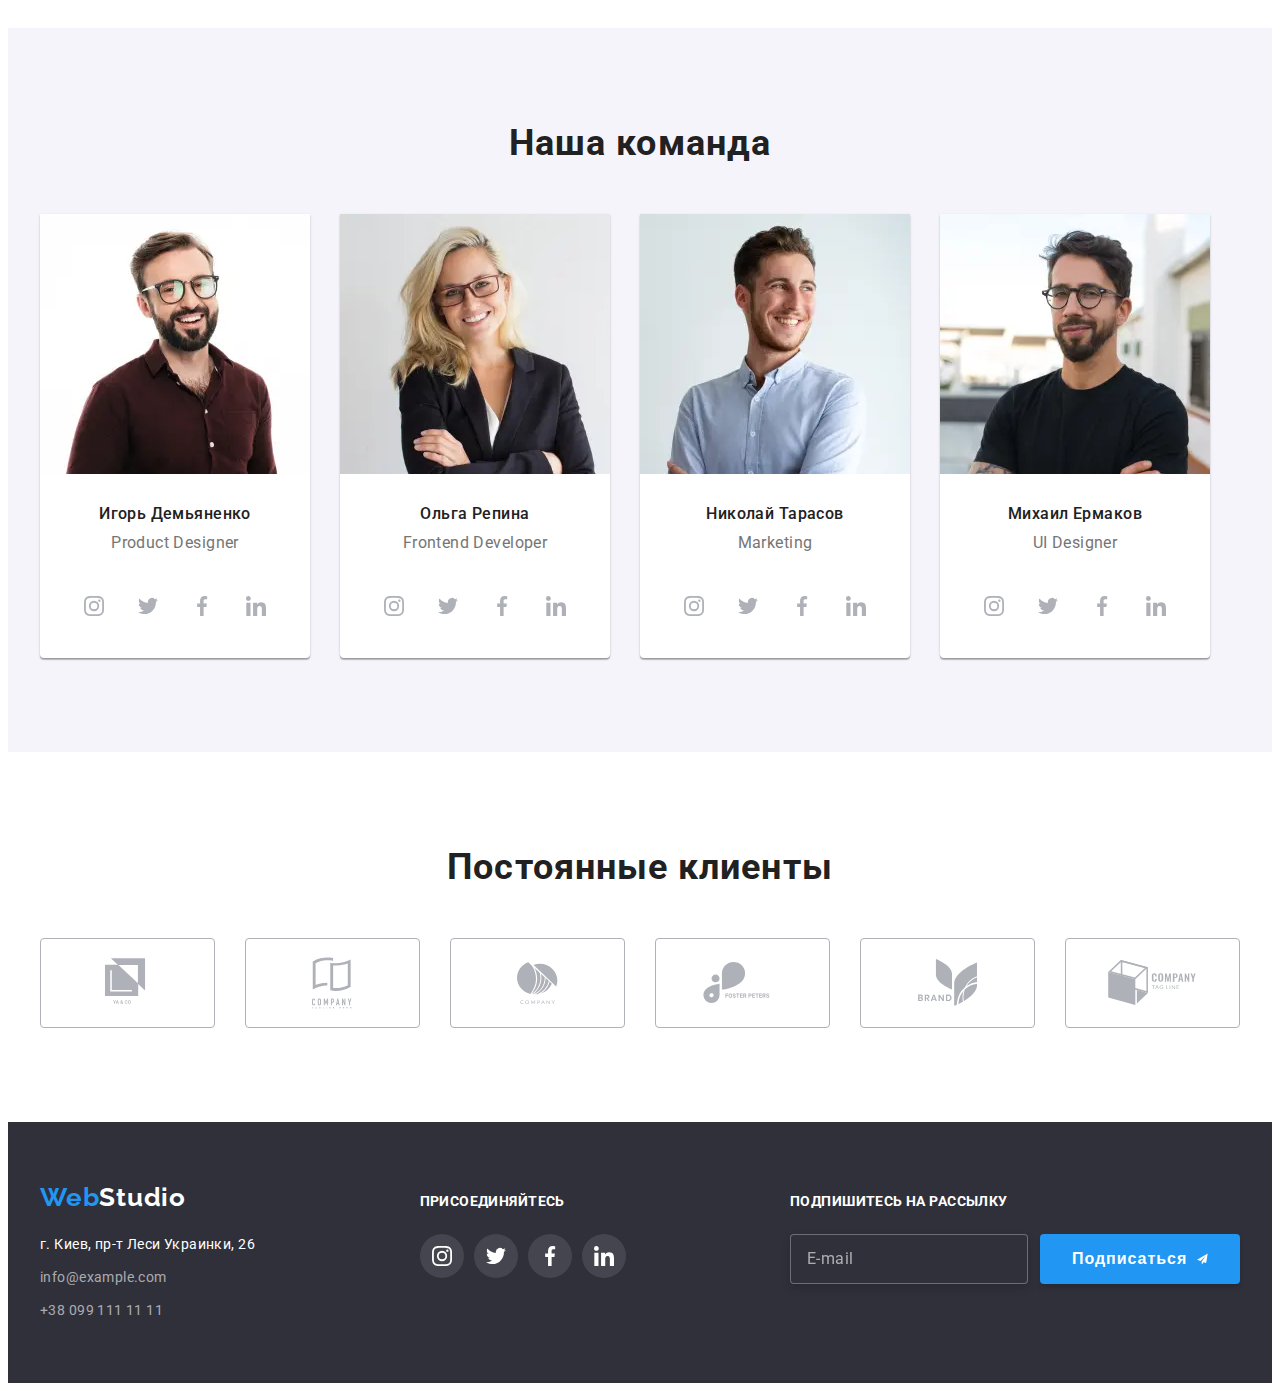
==== commit bf548223: "target="blank" none" ====
--- a/index.html
+++ b/index.html
@@ -23,7 +23,7 @@
 
     <header class="header">
       <div class="container page-header">
-        <a class="logo" href="/" target="_blank">
+        <a class="logo" href="/">
           <span class="logo">Web</span
           ><span class="logo header-studio">Studio</span>
         </a>
@@ -37,17 +37,13 @@
           <nav class="site-nav">
             <ul class="site-nav-list list">
               <li class="site-nav-list__item">
-                <a class="link current" href="./" target="_blank"
-                  ><span>Студия</span></a
-                >
+                <a class="link current" href="./"><span>Студия</span></a>
               </li>
               <li class="site-nav-list__item">
-                <a class="link" href="./portfolio.html" target="_blank"
-                  >Портфолио</a
-                >
+                <a class="link" href="./portfolio.html">Портфолио</a>
               </li>
               <li class="site-nav-list__item">
-                <a class="link" href="./" target="_blank">Контакти</a>
+                <a class="link" href="./">Контакти</a>
               </li>
             </ul>
           </nav>
@@ -205,7 +201,7 @@
           <h2>Чем мы занимаемся</h2>
           <ul class="job-list list">
             <li class="job-item">
-              <a class="job-link" href="" target="_blank">
+              <a class="job-link" href="">
                 <div class="job-thumb">
                   <picture>
                     <source
@@ -242,7 +238,7 @@
               </a>
             </li>
             <li class="job-item">
-              <a href="" target="_blank">
+              <a href="">
                 <div class="job-thumb">
                   <picture>
                     <source
@@ -277,7 +273,7 @@
               </a>
             </li>
             <li class="job-item">
-              <a href="" target="_blank">
+              <a href="">
                 <div class="job-thumb">
                   <picture>
                     <source
@@ -296,9 +292,10 @@
                       type="image/webp"
                       media="(min-width:1200px)"
                     />
+
                     <img
                       src="./images/maine/job/job-3.jpg"
-                      alt="Дизайнерские решения"
+                      alt="Мобильные приложения"
                     />
                   </picture>
                   <!-- <img
@@ -322,7 +319,7 @@
           <h2>Наша команда</h2>
           <ul class="team__list list">
             <li class="item">
-              <a href="" class="team-link" target="_blank">
+              <a href="" class="team-link">
                 <picture>
                   <source
                     srcset="
@@ -382,7 +379,7 @@
               </a>
               <ul class="socnetworks list">
                 <li>
-                  <a href="" class="soclink">
+                  <a href="" class="soclink" target="blank">
                     <svg class="soclink-icon" width="20" height="20">
                       <use
                         href="./images/maine/sprite.svg#icon-soc-instagram"
@@ -391,7 +388,7 @@
                   </a>
                 </li>
                 <li>
-                  <a href="" class="soclink">
+                  <a href="" class="soclink" target="blank">
                     <svg class="soclink-icon" width="20" height="20">
                       <use
                         href="./images/maine/sprite.svg#icon-soc-twitter"
@@ -400,7 +397,7 @@
                   </a>
                 </li>
                 <li>
-                  <a href="" class="soclink">
+                  <a href="" class="soclink" target="blank">
                     <svg class="soclink-icon" width="20" height="20">
                       <use
                         href="./images/maine/sprite.svg#icon-soc-facebook"
@@ -409,7 +406,7 @@
                   </a>
                 </li>
                 <li>
-                  <a href="" class="soclink">
+                  <a href="" class="soclink" target="blank">
                     <svg class="soclink-icon" width="20" height="20">
                       <use
                         href="./images/maine/sprite.svg#icon-soc-linkedin"
@@ -420,7 +417,7 @@
               </ul>
             </li>
             <li class="item">
-              <a href="" class="team-link" target="_blank">
+              <a href="" class="team-link">
                 <picture>
                   <source
                     srcset="
@@ -480,7 +477,7 @@
               </a>
               <ul class="socnetworks list">
                 <li>
-                  <a href="" class="soclink">
+                  <a href="" class="soclink" target="blank">
                     <svg class="soclink-icon" width="20" height="20">
                       <use
                         href="./images/maine/sprite.svg#icon-soc-instagram"
@@ -489,7 +486,7 @@
                   </a>
                 </li>
                 <li>
-                  <a href="" class="soclink">
+                  <a href="" class="soclink" target="blank">
                     <svg class="soclink-icon" width="20" height="20">
                       <use
                         href="./images/maine/sprite.svg#icon-soc-twitter"
@@ -498,7 +495,7 @@
                   </a>
                 </li>
                 <li>
-                  <a href="" class="soclink">
+                  <a href="" class="soclink" target="blank">
                     <svg class="soclink-icon" width="20" height="20">
                       <use
                         href="./images/maine/sprite.svg#icon-soc-facebook"
@@ -507,7 +504,7 @@
                   </a>
                 </li>
                 <li>
-                  <a href="" class="soclink">
+                  <a href="" class="soclink" target="blank">
                     <svg class="soclink-icon" width="20" height="20">
                       <use
                         href="./images/maine/sprite.svg#icon-soc-linkedin"
@@ -518,7 +515,7 @@
               </ul>
             </li>
             <li class="item">
-              <a href="" class="team-link" target="_blank">
+              <a href="" class="team-link">
                 <picture>
                   <source
                     srcset="
@@ -578,7 +575,7 @@
               </a>
               <ul class="socnetworks list">
                 <li>
-                  <a href="" class="soclink">
+                  <a href="" class="soclink" target="blank">
                     <svg class="soclink-icon" width="20" height="20">
                       <use
                         href="./images/maine/sprite.svg#icon-soc-instagram"
@@ -587,7 +584,7 @@
                   </a>
                 </li>
                 <li>
-                  <a href="" class="soclink">
+                  <a href="" class="soclink" target="blank">
                     <svg class="soclink-icon" width="20" height="20">
                       <use
                         href="./images/maine/sprite.svg#icon-soc-twitter"
@@ -596,7 +593,7 @@
                   </a>
                 </li>
                 <li>
-                  <a href="" class="soclink">
+                  <a href="" class="soclink" target="blank">
                     <svg class="soclink-icon" width="20" height="20">
                       <use
                         href="./images/maine/sprite.svg#icon-soc-facebook"
@@ -605,7 +602,7 @@
                   </a>
                 </li>
                 <li>
-                  <a href="" class="soclink">
+                  <a href="" class="soclink" target="blank">
                     <svg class="soclink-icon" width="20" height="20">
                       <use
                         href="./images/maine/sprite.svg#icon-soc-linkedin"
@@ -616,7 +613,7 @@
               </ul>
             </li>
             <li class="item">
-              <a href="" class="team-link" target="_blank">
+              <a href="" class="team-link">
                 <picture>
                   <source
                     srcset="
@@ -676,7 +673,7 @@
               </a>
               <ul class="socnetworks list">
                 <li>
-                  <a href="" class="soclink">
+                  <a href="" class="soclink" target="blank">
                     <svg class="soclink-icon" width="20" height="20">
                       <use
                         href="./images/maine/sprite.svg#icon-soc-instagram"
@@ -685,7 +682,7 @@
                   </a>
                 </li>
                 <li>
-                  <a href="" class="soclink">
+                  <a href="" class="soclink" target="blank">
                     <svg class="soclink-icon" width="20" height="20">
                       <use
                         href="./images/maine/sprite.svg#icon-soc-twitter"
@@ -694,7 +691,7 @@
                   </a>
                 </li>
                 <li>
-                  <a href="" class="soclink">
+                  <a href="" class="soclink" target="blank">
                     <svg class="soclink-icon" width="20" height="20">
                       <use
                         href="./images/maine/sprite.svg#icon-soc-facebook"
@@ -703,7 +700,7 @@
                   </a>
                 </li>
                 <li>
-                  <a href="" class="soclink">
+                  <a href="" class="soclink" target="blank">
                     <svg class="soclink-icon" width="20" height="20">
                       <use
                         href="./images/maine/sprite.svg#icon-soc-linkedin"
@@ -773,7 +770,7 @@
     <footer class="footer">
       <div class="container basement">
         <div class="footer-logo-address">
-          <a class="logo" href="/" target="_blank"
+          <a class="logo" href="/"
             ><span class="logo web">Web</span
             ><span class="logo footer-studio">Studio</span></a
           >
--- a/css/main.min.css
+++ b/css/main.min.css
@@ -1,2 +1,2 @@
-.visually-hidden{position:absolute !important;clip:rect(1px 1px 1px 1px);clip:rect(1px, 1px, 1px, 1px);padding:0 !important;border:0 !important;height:1px !important;width:1px !important;overflow:hidden}body{color:#212121;font-family:'Roboto', sans-serif;font-size:14px;font-weight:400;line-height:1.12;letter-spacing:.03em}body.modal-open{overflow:hidden}.list{padding:0;margin:0;list-style:none}.link{text-decoration:none}img{display:block;max-width:100%;height:auto}.container{width:100%;padding:0 15px;margin:0 auto;outline:springgreen}@media screen and (min-width: 480px){.container{width:480px}}@media screen and (min-width: 768px){.container{width:768px}}@media screen and (min-width: 1200px){.container{width:1200px}}.container.page-header{display:flex;justify-content:space-between;align-items:center}@media screen and (min-width: 768px){.footer .container{display:flex;flex-wrap:wrap;align-items:baseline;justify-content:space-around}}@media screen and (min-width: 1200px){.footer .container{align-items:baseline;justify-content:space-between}}.logo{padding-top:16px;padding-bottom:16px;color:#2196f3;font-family:'Raleway', sans-serif;font-weight:700;font-size:24px;line-height:1.167;letter-spacing:0.03em;text-decoration:none;transition:color 250ms cubic-bezier(0.4, 0, 0.2, 1)}@media screen and (min-width: 768px){.logo{padding-top:26px;padding-bottom:26px}}@media screen and (min-width: 1200px){.logo{padding-top:24px;padding-bottom:25px;font-size:26px;line-height:1.192}}.logo:hover,.logo:focus{color:#2196f3}.header-studio{color:#000}.footer-studio{color:#fff}.button{display:block;margin-left:auto;margin-right:auto;padding:10px 32px;color:#212121;background-color:#f5f4fa;font-family:inherit;font-weight:500;font-size:16px;line-height:1.63;align-items:center;letter-spacing:0.03em;text-decoration:none;border:0px;border-radius:4px;cursor:pointer}.button:hover,.button:focus{color:#fff;background-color:#2196f3}.button.primary{color:#fff;background-color:#2196f3;box-shadow:0px 4px 4px rgba(0,0,0,0.15);font-weight:700;line-height:1.88;letter-spacing:0.06em;transition:background-color 250ms cubic-bezier(0.4, 0, 0.2, 1)}.button.primary:hover,.button.primary:focus{background-color:#188ce8}.button.secondary{padding:6px 22px;width:100%;margin-bottom:15px;color:#212121;background-color:#f5f4fa;transition-property:color, background-color, box-shadow;transition-duration:250ms;transition-timing-function:cubic-bezier(0.4, 0, 0.2, 1)}.button.secondary:hover,.button.secondary:focus{color:#fff;background-color:#2196f3;box-shadow:0px 3px 1px rgba(0,0,0,0.1),0px 1px 2px rgba(0,0,0,0.08),0px 2px 2px rgba(0,0,0,0.12)}.mobile-menu-btn{display:inline-flex;margin:0;margin-right:6px;padding:0;border:none;background-color:transparent}.mobile-menu-btn:hover,.mobile-menu-btn:focus{color:#2196f3}@media screen and (min-width: 768px){.mobile-menu-btn{display:none}}.mobile-menu-btn-close{position:absolute;top:8px;right:15px;display:flex;justify-content:center;align-items:center;width:40px;height:40px;background:#fff;border:none}@media screen and (min-width: 768px){.mobile-menu-btn-close{display:none}}.mobile-menu-btn-close:hover,.mobile-menu-btn-close:focus{color:#2196f3;transition:fill 250ms cubic-bezier(0.4, 0, 0.2, 1)}.icon-menu,.icon-cross{fill:currentColor}.socnetworks{display:flex;justify-content:center}.socnetworks li{width:44px;height:44px;padding:0;margin:0}.team .socnetworks{padding:16px 32px 30px}.soclink{display:flex;justify-content:center;align-items:center;width:100%;height:100%;padding:0;margin:0;color:#afb1b8;border-radius:50%;transition:background-color 250ms cubic-bezier(0.4, 0, 0.2, 1),color 250ms cubic-bezier(0.4, 0, 0.2, 1)}.soclink-icon{width:20px;height:20px;fill:currentColor}.soclink:hover,.soclink:focus{color:#fff;background-color:#2196f3;outline:none}.socnetworks li+li{margin-left:10px}.navigation{display:flex;flex-wrap:wrap;margin-bottom:40px}@media screen and (min-width: 768px){.navigation{display:flex;justify-content:center;align-items:start;margin-bottom:30px}}@media screen and (min-width: 1200px){.navigation{margin-bottom:50px}}.navigation .item:not(:last-child){margin-right:8px}.portfolio{padding-top:60px;padding-bottom:60px}@media screen and (min-width: 1200px){.portfolio{padding-top:94px;padding-bottom:94px}}@media screen and (min-width: 768px){.portfolio-list{display:flex;flex-wrap:wrap;margin:-15px}}.portfolio-item{width:450px;background-color:#fff;outline:1px solid #eee}@media screen and (min-width: 768px){.portfolio-item{margin:15px;flex-basis:calc((100% - 60px) / 2)}}@media screen and (min-width: 1200px){.portfolio-item{flex-basis:calc((100% - 90px) / 3)}}.portfolio-link{width:100%;margin:0;text-decoration:none;transition-property:box-shadow, transform;transition-duration:250ms;transition-timing-function:cubic-bezier(0.4, 0, 0.2, 1)}.portfolio-link:hover,.portfolio-link:focus{box-shadow:0px 1px 1px rgba(0,0,0,0.12),0px 4px 4px rgba(0,0,0,0.06),1px 4px 6px rgba(0,0,0,0.16)}.portfolio-text{padding:20px 24px}.portfolio-title{margin-top:0px;margin-bottom:4px;color:#212121;font-weight:700;font-size:18px;line-height:2;letter-spacing:0.06em}.portfolio-type{margin:0px;color:#757575;font-size:16px;line-height:1.875;letter-spacing:0.03em}.portfolio-overlay{position:relative;overflow:hidden}.portfolio-overlay-text{position:absolute;top:0px;left:0px;margin:0;padding:63px 24px;width:100%;height:100%;color:#fff;background-color:rgba(33,150,243,0.9);font-weight:400;font-size:18px;line-height:1.556;letter-spacing:0.03em;opacity:0;transform:translatey(100%);transition:transform 250ms cubic-bezier(0.4, 0, 0.2, 1),opacity 250ms cubic-bezier(0.4, 0, 0.2, 1)}.portfolio-link:hover .portfolio-overlay-text,.portfolio-link:focus .portfolio-overlay-text{opacity:1;transform:translatey(0)}.hero{text-align:center;padding-top:118px;padding-bottom:118px;max-width:768px;background-color:#2f303a;background-repeat:no-repeat;background-position:center;background-size:cover;background-image:linear-gradient(to right, rgba(47,48,58,0.4), rgba(47,48,58,0.4)),url(../images/maine/hero/hero-mob.jpg)}@media screen and (min-device-pixel-ratio: 2), screen and (min-resolution: 192dpi), screen and (min-resolution: 2dppx){.hero{background-image:linear-gradient(to right, rgba(47,48,58,0.4), rgba(47,48,58,0.4)),url(../images/maine/hero/hero-mob@2x.jpg)}}@media screen and (min-width: 768px){.hero{max-width:1600px;background-image:linear-gradient(to right, rgba(47,48,58,0.4), rgba(47,48,58,0.4)),url(../images/maine/hero/hero-tablet.jpg)}}@media screen and (min-width: 768px) and (min-device-pixel-ratio: 2), screen and (min-width: 768px) and (min-resolution: 192dpi), screen and (min-width: 768px) and (min-resolution: 2dppx){.hero{background-image:linear-gradient(to right, rgba(47,48,58,0.4), rgba(47,48,58,0.4)),url(../images/maine/hero/hero-tablet@2x.jpg)}}@media screen and (min-width: 1200px){.hero{padding-top:200px;padding-bottom:200px;background-image:linear-gradient(to right, rgba(47,48,58,0.4), rgba(47,48,58,0.4)),url(../images/maine/hero/hero-desktop.jpg)}}@media screen and (min-width: 1200px) and (min-device-pixel-ratio: 2), screen and (min-width: 1200px) and (min-resolution: 192dpi), screen and (min-width: 1200px) and (min-resolution: 2dppx){.hero{background-image:linear-gradient(to right, rgba(47,48,58,0.4), rgba(47,48,58,0.4)),url(../images/maine/hero/hero-desktop@2x.jpg)}}.hero-title{margin-top:0;margin-bottom:30px;color:#fff;font-weight:900;font-size:26px;line-height:1.615;letter-spacing:0.06em}@media screen and (min-width: 1200px){.hero-title{font-size:44px;line-height:1.364}}.benefits{padding-top:60px;padding-bottom:60px}.benefits-div-icon{display:flex;justify-content:center;align-items:center;margin-bottom:30px;max-width:450px;height:120px;background-color:#f5f4fa}.benefits-list__title{margin-bottom:10px;text-align:center;font-weight:700;font-size:14px;line-height:1.714;letter-spacing:0.03em;text-transform:uppercase;margin-bottom:10px}.benefits-text{margin:0;color:#757575;line-height:1.71}.benefits__item:not(:last-child){margin-bottom:30px}@media screen and (min-width: 768px) and (max-width: 1200px){.benefits-list{display:flex;flex-wrap:wrap;margin:-15px}.benefits__item{margin:15px;flex-basis:calc(100% / 2 - 30px)}.benefits-list__title{text-align:left}.benefits__item:not(:last-child){margin-bottom:15px}}@media screen and (min-width: 1200px){.benefits{padding-top:94px;padding-bottom:94px}.benefits-list{display:flex}.benefits-list{display:flex;margin:-15px}.benefits__item{margin:15px;flex-basis:calc((100% - 120px) / 4)}.benefits-list__title{text-align:left}}@media screen and (max-width: 1199px){.job{display:none}}@media screen and (min-width: 1200px){.job{padding-bottom:94px}.job-list{display:flex}.job-link{text-decoration:none}.job-item{margin:0px}.job-list .job-item+.job-item{margin-left:30px}.job h2,.team h2,.clients h2{font-weight:700;font-size:36px;line-height:1.167;text-align:center;margin-top:0px;margin-bottom:50px}.job img,.team img,.portfolio img{display:block}.job-thumb{position:relative}.job-text{position:absolute;height:auto;width:100%;margin:0;bottom:0;color:#fff;background:rgba(47,48,58,0.8);font-weight:700;font-size:14px;line-height:1.143;text-align:center;text-transform:uppercase;padding:27px 0}}.team{padding-top:60px;padding-bottom:60px;background-color:#f5f4fa}.team h2{margin-bottom:30px;text-align:center}.team .item{margin-bottom:30px;background-color:#fff;box-shadow:0px 1px 3px rgba(0,0,0,0.12),0px 1px 1px rgba(0,0,0,0.14),0px 2px 1px rgba(0,0,0,0.2);border-radius:0px 0px 4px 4px}.team-link{color:#212121;text-decoration:none;outline:none}.team img{margin:0 auto 30px}.team h3{font-weight:500;font-size:16px;line-height:1.188;text-align:center;margin-top:0px;margin-bottom:10px}.team p{color:#757575;font-weight:400;font-size:16px;line-height:1.188;text-align:center;margin-top:0px}@media screen and (min-width: 768px){.team__list{display:flex;flex-wrap:wrap;margin:-15px}.team .item{margin:15px;flex-basis:calc(100% / 2 - 30px)}}@media screen and (min-width: 1200px){.team{padding-top:94px;padding-bottom:94px}.team__list{display:flex;margin:-15px}.team .item{margin:15px;flex-basis:calc(100% / 4 - 60px)}}.clients{padding-top:60px;padding-bottom:60px}.clients h2{margin-top:0;margin-bottom:30px;text-align:center}.clients-list{display:flex;flex-wrap:wrap;margin:-15px}.clients .item{margin:15px;flex-basis:calc((100% - 60px) / 2);height:90px}@media screen and (min-width: 768px){.clients .item{flex-basis:calc((100% - 90px) / 3)}}@media screen and (min-width: 1200px){.clients{padding-top:94px;padding-bottom:94px}.clients .item{flex-basis:calc((100% - 180px) / 6)}}.clients .link{display:flex;justify-content:center;align-items:center;width:100%;height:100%;color:#afb1b8;border:1px solid #afb1b8;box-sizing:border-box;border-radius:4px;transition:border 250ms cubic-bezier(0.4, 0, 0.2, 1),color 250ms cubic-bezier(0.4, 0, 0.2, 1)}.clients .link:hover,.clients .link:focus{color:#2196f3;border:1px solid #2196f3}.clients-icon{fill:currentColor}.icon-logo-1{width:44.27px;height:49.23px}.icon-logo-2{width:40px;height:52px}.icon-logo-3{width:41px;height:42.6px}.icon-logo-4{width:79.66px;height:42.02px}.icon-logo-5{width:59px;height:47px}.icon-logo-6{width:88.48px;height:45.44px}.footer{background-color:#2f303a;text-align:center;padding-top:60px;padding-bottom:60px}@media screen and (min-width: 1200px){.footer{text-align:left}}.footer-logo-address>.logo{display:block;padding-top:0;padding-bottom:20px}.footer .link{margin-bottom:9px;display:inline-block;line-height:1.714}.footer .tel{margin-bottom:60px}@media screen and (min-width: 1200px){.footer .tel{margin-bottom:0px}}.footer-address>.link{color:#fff;font-style:normal;text-decoration:none}.footer .basement .mail,.footer .basement .tel{color:#ffffff99;text-decoration:none}.footer b{display:block;margin-bottom:20px;font-weight:700;font-size:14px;line-height:1.142;letter-spacing:0.03em;text-transform:uppercase;color:#fff}@media screen and (min-width: 1200px){.footer b{margin-bottom:25px}}.footer .socnetworks{margin:0;padding-bottom:60px}@media screen and (min-width: 1200px){.footer .socnetworks{padding:0}}.footer .soclink{color:#fff;background:rgba(255,255,255,0.1);transition:background-color 250ms cubic-bezier(0.4, 0, 0.2, 1),box-shadow 250ms cubic-bezier(0.4, 0, 0.2, 1)}.footer .soclink:hover,.footer .soclink:focus{background-color:#2196f3;outline:none}.footer .soclink-icon{fill:#fff}.footer-form-email{margin-bottom:20px;padding:0;padding-left:16px;width:100%;height:50px;font-family:Roboto;font-style:normal;font-weight:400px;font-size:16px;line-height:1.185px;letter-spacing:0.03em;color:whitesmoke;background:#2f303a;border:1px solid rgba(255,255,255,0.3);box-sizing:border-box;filter:drop-shadow(0px 4px 4px rgba(0,0,0,0.15));border-radius:4px}.footer-form-email::placeholder{color:rgba(255,255,255,0.6)}@media screen and (min-width: 768px){.footer-sign-up{width:450px}}@media screen and (min-width: 1200px){.footer-form .sign-up{display:flex}}.footer-sign-up-bth{display:flex;margin:0 auto;align-items:center;justify-content:center;padding:10px 32px;width:200px;height:50px;font-weight:700;font-size:16px;line-height:1.875px;letter-spacing:0.06em;color:#fff;background:#2196f3;box-shadow:0px 4px 4px rgba(0,0,0,0.15);border-radius:4px;background-origin:border-box;border:transparent;cursor:pointer}@media screen and (min-width: 1200px){.footer-sign-up-bth{margin-left:12px}}.sign-up-icon{margin-left:10px;fill:#fff}.backdrop{position:fixed;width:100vw;height:100vh;top:0;left:0;background-color:rgba(0,0,0,0.2);opacity:1;transition:opacity 250ms cubic-bezier(0.4, 0, 0.2, 1),visibility 250ms cubic-bezier(0.4, 0, 0.2, 1)}.modal{padding:40px;position:absolute;top:50%;left:50%;transform:translate(-50%, -50%);width:528px;height:581px;background:#fff;box-shadow:0px 1px 3px rgba(0,0,0,0.12),0px 1px 1px rgba(0,0,0,0.14),0px 2px 1px rgba(0,0,0,0.2);border-radius:4px;transition:transform 250ms cubic-bezier(0.4, 0, 0.2, 1);transform:translate(-50%, -50%) rotate(1turn)}@media screen and (max-width: 1199px){.modal{height:95%;max-height:609px;overflow:scroll;width:100%;max-width:450px}}.backdrop.is-hidden .modal{transform:translate(-50%, -50%) rotate(0deg)}.backdrop.is-hidden{opacity:0;visibility:hidden;pointer-events:none}.btn-modal-close{position:absolute;top:8px;right:8px;display:flex;justify-content:center;align-items:center;width:30px;height:30px;border-radius:50%;background:#fff;border:1px solid rgba(0,0,0,0.1);box-sizing:border-box;cursor:pointer}.btn-modal-close:hover,.btn-modal-close:focus{color:#2196f3;transition:color 250ms cubic-bezier(0.4, 0, 0.2, 1)}.icon-close{fill:#000}.modal-form{display:flex;flex-direction:column}.modal-form-text{margin-top:0;margin-bottom:12px;font-weight:700;font-size:20px;line-height:1.15;text-align:center;letter-spacing:0.03em;color:#212121}@media screen and (max-width: 1199px){.modal-form-text{font-weight:20px;line-height:1.5}}.name-label,.tel-label,.email-label,.comment-label{display:inline-block;margin-bottom:4px;font-weight:400;font-size:12px;line-height:1.167;letter-spacing:0.01em;color:#757575}.name-input,.tel-input,.email-input{width:100%;height:40px;padding-left:42px;border:1px solid rgba(33,33,33,0.2);box-sizing:border-box;border-radius:4px}.comment-input{display:block;width:100%;height:120px;padding-left:16px;padding-top:12px;border:1px solid rgba(33,33,33,0.2);box-sizing:border-box;border-radius:4px;resize:none}.name-input:focus,.tel-input:focus,.email-input:focus,.comment-input:focus{border:1px solid #2196f3;box-sizing:border-box;border-radius:4px;outline:none;transition:border 250ms cubic-bezier(0.4, 0, 0.2, 1)}.button-form-send{display:flex;justify-content:center;align-items:center;margin-left:auto;margin-right:auto;width:200px;height:50px;font-family:Roboto;font-style:normal;font-weight:700;font-size:16px;line-height:1.875;letter-spacing:0.06em;color:#fff;background:#2196f3;box-shadow:0px 4px 4px rgba(0,0,0,0.15);border-radius:4px;cursor:pointer;background-origin:border-box;border:transparent}.button-form-send:focus{background:#188ce8;background-origin:border-box;border:transparent}div.relative{position:relative}.modal-form .name-icon,.modal-form .tel-icon,.modal-form .email-icon{position:absolute;top:50%;left:12px;transform:translateY(-50%)}.modal-form input:focus ~ svg{fill:#2196f3;transition:fill 250ms cubic-bezier(0.4, 0, 0.2, 1)}.checkbox0{position:absolute;appearance:none;-moz-appearance:none;-webkit-appearance:none}.checkbox-label0{margin-left:23px;display:block;font-weight:400;font-size:14px;line-height:1.714;letter-spacing:0.03em;color:#757575}@media screen and (max-width: 1199px){.checkbox-label0{font-size:12px;line-height:1.167}}.checkbox-label0::after{position:absolute;top:50%;left:1px;transform:translateY(-50%);content:'';display:inline-block;width:16px;height:15px;border-radius:2px;background-image:url(../images/maine/icon-empty.svg);background-origin:border-box}.exept-form-field0{position:relative;display:flex;justify-content:center;align-items:center;margin-bottom:30px}.exept-form-field0 a{color:#2196f3}.comment-form-field{margin-bottom:20px}.exept0{margin-left:4px}@media screen and (max-width: 1199px){.exept0{font-size:12px;line-height:1.167}}.checkbox0:checked+.checkbox-label0::after{background-image:url(../images/maine/icon-check.svg);background-origin:border-box;border-radius:2px;transition:fill 250ms cubic-bezier(0.4, 0, 0.2, 1)}.name-form-field,.tel-form-field,.email-form-field{margin-bottom:10px}.mobile-menu-container{z-index:1;position:absolute;display:none;background-color:#fff;padding-left:40px;padding-top:48px;padding-bottom:48px;padding-right:15px;max-width:480px;height:796px;color:#212121;font-family:Roboto;font-weight:500;font-size:40px;line-height:1.175;letter-spacing:0.02em}.mobile-menu-container.is-open{display:block;position:absolute;top:0.1px}@media screen and (min-width: 768px){.mobile-menu-container{display:flex;position:static;align-items:center;justify-content:space-between;padding:0;padding-right:15px;margin:0;min-width:619px;height:100%;font-weight:500;font-size:14px;line-height:1.143}}@media screen and (min-width: 1200px){.mobile-menu-container{min-width:1040px}}.site-nav{display:flex;justify-content:space-between}.site-nav-list{margin-bottom:302px}@media screen and (min-width: 768px){.site-nav-list{margin-bottom:0;margin-left:88px;display:flex;justify-content:space-between}}@media screen and (min-width: 1200px){.site-nav-list{margin-left:93px}}.site-nav .link{display:block;color:#212121;text-decoration:none}.site-nav .link:hover,.site-nav .link:hover{color:#2196f3}@media screen and (min-width: 768px){.site-nav .link{padding-top:32px;padding-bottom:32px}}.site-nav-list__item:not(:last-child){margin-bottom:32px}@media screen and (min-width: 768px){.site-nav-list__item:not(:last-child){margin-bottom:0;margin-right:50px}}.header-contact__icon--mail,.header-contact__icon--tel{display:none;fill:currentColor}@media screen and (min-width: 768px){.header-contact__icon--mail,.header-contact__icon--tel{display:inline-flex;align-items:center;justify-content:center;margin-right:8px}}.header-contact{display:flex;flex-direction:column-reverse;margin-bottom:64px}@media screen and (min-width: 768px){.header-contact{margin:0;flex-direction:column}.header-contact .header-contact__item--mail{margin-bottom:10px}}@media screen and (min-width: 1200px){.header-contact{flex-direction:row}.header-contact .header-contact__item--mail{margin-bottom:0px}}.header-contact__link--tel{color:#2196f3;font-size:34px;line-height:1.176;text-decoration:none}.header-contact__link--tel:hover,.header-contact__link--tel:focus{color:#2196f3}@media screen and (min-width: 1200px){.header-contact__link--tel{display:flex;align-items:center;justify-content:center;margin-left:30px}}.header-contact__link--mail{color:#757575;font-size:24px;line-height:1.167;text-decoration:none}.header-contact__link--mail:hover,.header-contact__link--mail:focus{color:#2196f3}@media screen and (min-width: 1200px){.header-contact__link--mail{display:flex;align-items:center;justify-content:center}}@media screen and (min-width: 768px){.header-contact__link--mail,.header-contact__link--tel{display:flex;color:#757575;font-weight:500;font-size:12px;line-height:1.167}}@media screen and (min-width: 1200px){.header-contact__link--mail,.header-contact__link--tel{font-size:14px;line-height:1.13}}.mobile-menu-soclink-list{display:flex}@media screen and (min-width: 768px){.mobile-menu-soclink-list{display:none}}.mobile-menu-soclink-link{position:relative;display:block;margin-right:10px;padding-right:10px;color:#2196f3;font-size:18px;line-height:1.222;text-decoration:none}.mobile-menu-soclink-link::after{position:absolute;content:'';top:0;right:0;display:block;height:22px;width:1px;background-color:#757575}.site-nav-list__item .current{position:relative;display:block;color:#2196f3}.site-nav-list__item .current::after{position:absolute;content:'';bottom:0;left:0;display:block;height:4px;width:100%;background-color:#2196f3;border-radius:2px;align-self:flex-end}@media screen and (max-width: 767px){.site-nav-list__item .current::after{display:none}}.mobile-menu-soclink-link--Linkedin::after{display:none}.icon-menu,.icon-cross{fill:currentColor}@media screen and (min-width: 768px){.header-contact__icon--mail{width:14px;height:10px}}@media screen and (min-width: 1200px){.header-contact__icon--mail{width:16px;height:12px}}@media screen and (min-width: 768px){.header-contact__icon--tel{width:10px;height:14px}}@media screen and (min-width: 1200px){.header-contact__icon--tel{width:10px;height:16px}}.header{border-bottom-width:1px;border-bottom-style:solid;border-bottom-color:#ececec}
+.visually-hidden{position:absolute !important;clip:rect(1px 1px 1px 1px);clip:rect(1px, 1px, 1px, 1px);padding:0 !important;border:0 !important;height:1px !important;width:1px !important;overflow:hidden}body{color:#212121;font-family:'Roboto', sans-serif;font-size:14px;font-weight:400;line-height:1.12;letter-spacing:.03em}body.modal-open{overflow:hidden}.list{padding:0;margin:0;list-style:none}.link{text-decoration:none}img{display:block;max-width:100%;height:auto}h2{margin-top:0;margin-bottom:30px;font-size:28px;font-weight:700;line-height:1.178;text-align:center;letter-spacing:0.03em}@media screen and (min-width: 1200px){h2{margin-bottom:50px;font-size:36px;line-height:1.167}}.container{width:100%;padding:0 15px;margin:0 auto;outline:springgreen}@media screen and (min-width: 480px){.container{width:480px}}@media screen and (min-width: 768px){.container{width:768px}}@media screen and (min-width: 1200px){.container{width:1200px}}.container.page-header{display:flex;justify-content:space-between;align-items:center}@media screen and (min-width: 768px){.footer .container{display:flex;flex-wrap:wrap;align-items:baseline;justify-content:space-around}}@media screen and (min-width: 1200px){.footer .container{align-items:baseline;justify-content:space-between}}.logo{padding-top:16px;padding-bottom:16px;color:#2196f3;font-family:'Raleway', sans-serif;font-weight:700;font-size:24px;line-height:1.167;letter-spacing:0.03em;text-decoration:none;transition:color 250ms cubic-bezier(0.4, 0, 0.2, 1)}@media screen and (min-width: 768px){.logo{padding-top:26px;padding-bottom:26px}}@media screen and (min-width: 1200px){.logo{padding-top:24px;padding-bottom:25px;font-size:26px;line-height:1.192}}.logo:hover,.logo:focus{color:#2196f3}.header-studio{color:#000}.footer-studio{color:#fff}.button{display:block;margin-left:auto;margin-right:auto;padding:10px 32px;color:#212121;background-color:#f5f4fa;font-family:inherit;font-weight:500;font-size:16px;line-height:1.63;align-items:center;letter-spacing:0.03em;text-decoration:none;border:0px;border-radius:4px;cursor:pointer}.button:hover,.button:focus{color:#fff;background-color:#2196f3}.button.primary{color:#fff;background-color:#2196f3;box-shadow:0px 4px 4px rgba(0,0,0,0.15);font-weight:700;line-height:1.88;letter-spacing:0.06em;transition:background-color 250ms cubic-bezier(0.4, 0, 0.2, 1)}.button.primary:hover,.button.primary:focus{background-color:#188ce8}.button.secondary{padding:6px 22px;width:100%;margin-bottom:15px;color:#212121;background-color:#f5f4fa;transition-property:color, background-color, box-shadow;transition-duration:250ms;transition-timing-function:cubic-bezier(0.4, 0, 0.2, 1)}.button.secondary:hover,.button.secondary:focus{color:#fff;background-color:#2196f3;box-shadow:0px 3px 1px rgba(0,0,0,0.1),0px 1px 2px rgba(0,0,0,0.08),0px 2px 2px rgba(0,0,0,0.12)}.mobile-menu-btn{display:inline-flex;margin:0;margin-right:6px;padding:0;border:none;background-color:transparent}.mobile-menu-btn:hover,.mobile-menu-btn:focus{color:#2196f3}@media screen and (min-width: 768px){.mobile-menu-btn{display:none}}.mobile-menu-btn-close{position:absolute;top:8px;right:15px;display:flex;justify-content:center;align-items:center;width:40px;height:40px;background:#fff;border:none}@media screen and (min-width: 768px){.mobile-menu-btn-close{display:none}}.mobile-menu-btn-close:hover,.mobile-menu-btn-close:focus{color:#2196f3;transition:fill 250ms cubic-bezier(0.4, 0, 0.2, 1)}.icon-menu,.icon-cross{fill:currentColor}.socnetworks{display:flex;justify-content:center}.socnetworks li{width:44px;height:44px;padding:0;margin:0}.team .socnetworks{padding:16px 32px 30px}.soclink{display:flex;justify-content:center;align-items:center;width:100%;height:100%;padding:0;margin:0;color:#afb1b8;border-radius:50%;transition:background-color 250ms cubic-bezier(0.4, 0, 0.2, 1),color 250ms cubic-bezier(0.4, 0, 0.2, 1)}.soclink-icon{width:20px;height:20px;fill:currentColor}.soclink:hover,.soclink:focus{color:#fff;background-color:#2196f3;outline:none}.socnetworks li+li{margin-left:10px}.navigation{display:flex;flex-wrap:wrap;margin-bottom:40px}@media screen and (min-width: 768px){.navigation{display:flex;justify-content:center;align-items:start;margin-bottom:30px}}@media screen and (min-width: 1200px){.navigation{margin-bottom:50px}}.navigation .item:not(:last-child){margin-right:8px}.portfolio{padding-top:60px;padding-bottom:60px}@media screen and (min-width: 1200px){.portfolio{padding-top:94px;padding-bottom:94px}}@media screen and (min-width: 768px){.portfolio-list{display:flex;flex-wrap:wrap;margin:-15px}}.portfolio-item{width:450px;background-color:#fff;outline:1px solid #eee}@media screen and (min-width: 768px){.portfolio-item{margin:15px;flex-basis:calc((100% - 60px) / 2)}}@media screen and (min-width: 1200px){.portfolio-item{flex-basis:calc((100% - 90px) / 3)}}.portfolio-link{width:100%;margin:0;text-decoration:none;transition-property:box-shadow, transform;transition-duration:250ms;transition-timing-function:cubic-bezier(0.4, 0, 0.2, 1)}.portfolio-link:hover,.portfolio-link:focus{box-shadow:0px 1px 1px rgba(0,0,0,0.12),0px 4px 4px rgba(0,0,0,0.06),1px 4px 6px rgba(0,0,0,0.16)}.portfolio-text{padding:20px 24px}.portfolio-title{margin-top:0px;margin-bottom:4px;color:#212121;font-weight:700;font-size:18px;line-height:2;letter-spacing:0.06em}.portfolio-type{margin:0px;color:#757575;font-size:16px;line-height:1.875;letter-spacing:0.03em}.portfolio-overlay{position:relative;overflow:hidden}.portfolio-overlay-text{position:absolute;top:0px;left:0px;margin:0;padding:63px 24px;width:100%;height:100%;color:#fff;background-color:rgba(33,150,243,0.9);font-weight:400;font-size:18px;line-height:1.556;letter-spacing:0.03em;opacity:0;transform:translatey(100%);transition:transform 250ms cubic-bezier(0.4, 0, 0.2, 1),opacity 250ms cubic-bezier(0.4, 0, 0.2, 1)}.portfolio-link:hover .portfolio-overlay-text,.portfolio-link:focus .portfolio-overlay-text{opacity:1;transform:translatey(0)}.hero{text-align:center;padding-top:118px;padding-bottom:118px;max-width:768px;background-color:#2f303a;background-repeat:no-repeat;background-position:center;background-size:cover;background-image:linear-gradient(to right, rgba(47,48,58,0.4), rgba(47,48,58,0.4)),url(../images/maine/hero/hero-mob.jpg)}@media screen and (min-device-pixel-ratio: 2), screen and (min-resolution: 192dpi), screen and (min-resolution: 2dppx){.hero{background-image:linear-gradient(to right, rgba(47,48,58,0.4), rgba(47,48,58,0.4)),url(../images/maine/hero/hero-mob@2x.jpg)}}@media screen and (min-width: 768px){.hero{max-width:1600px;background-image:linear-gradient(to right, rgba(47,48,58,0.4), rgba(47,48,58,0.4)),url(../images/maine/hero/hero-tablet.jpg)}}@media screen and (min-width: 768px) and (min-device-pixel-ratio: 2), screen and (min-width: 768px) and (min-resolution: 192dpi), screen and (min-width: 768px) and (min-resolution: 2dppx){.hero{background-image:linear-gradient(to right, rgba(47,48,58,0.4), rgba(47,48,58,0.4)),url(../images/maine/hero/hero-tablet@2x.jpg)}}@media screen and (min-width: 1200px){.hero{padding-top:200px;padding-bottom:200px;background-image:linear-gradient(to right, rgba(47,48,58,0.4), rgba(47,48,58,0.4)),url(../images/maine/hero/hero-desktop.jpg)}}@media screen and (min-width: 1200px) and (min-device-pixel-ratio: 2), screen and (min-width: 1200px) and (min-resolution: 192dpi), screen and (min-width: 1200px) and (min-resolution: 2dppx){.hero{background-image:linear-gradient(to right, rgba(47,48,58,0.4), rgba(47,48,58,0.4)),url(../images/maine/hero/hero-desktop@2x.jpg)}}.hero-title{margin-top:0;margin-bottom:30px;color:#fff;font-weight:900;font-size:26px;line-height:1.615;letter-spacing:0.06em}@media screen and (min-width: 1200px){.hero-title{font-size:44px;line-height:1.364}}.benefits{padding-top:60px;padding-bottom:60px}.benefits-div-icon{display:flex;justify-content:center;align-items:center;margin-bottom:30px;max-width:450px;height:120px;background-color:#f5f4fa}.benefits-list__title{margin-bottom:10px;text-align:center;font-weight:700;font-size:14px;line-height:1.714;letter-spacing:0.03em;text-transform:uppercase;margin-bottom:10px}.benefits-text{margin:0;color:#757575;line-height:1.71}.benefits__item:not(:last-child){margin-bottom:30px}@media screen and (min-width: 768px) and (max-width: 1200px){.benefits-list{display:flex;flex-wrap:wrap;margin:-15px}.benefits__item{margin:15px;flex-basis:calc(100% / 2 - 30px)}.benefits-list__title{text-align:left}.benefits__item:not(:last-child){margin-bottom:15px}}@media screen and (min-width: 1200px){.benefits{padding-top:94px;padding-bottom:94px}.benefits-list{display:flex}.benefits-list{display:flex;margin:-15px}.benefits__item{margin:15px;flex-basis:calc((100% - 120px) / 4)}.benefits-list__title{text-align:left}}@media screen and (max-width: 1199px){.job{display:none}}@media screen and (min-width: 1200px){.job{padding-bottom:94px}.job-list{display:flex}.job-link{text-decoration:none}.job-item{margin:0px}.job-list .job-item+.job-item{margin-left:30px}.job-thumb{position:relative}.job-text{position:absolute;height:auto;width:100%;margin:0;bottom:0;color:#fff;background:rgba(47,48,58,0.8);font-weight:700;font-size:14px;line-height:1.143;text-align:center;text-transform:uppercase;padding:27px 0}}.team{padding-top:60px;padding-bottom:60px;background-color:#f5f4fa}.team .item{margin-bottom:30px;background-color:#fff;box-shadow:0px 1px 3px rgba(0,0,0,0.12),0px 1px 1px rgba(0,0,0,0.14),0px 2px 1px rgba(0,0,0,0.2);border-radius:0px 0px 4px 4px}.team-link{color:#212121;text-decoration:none;outline:none}.team img{margin:0 auto 30px}.team h3{font-weight:500;font-size:16px;line-height:1.188;text-align:center;margin-top:0px;margin-bottom:10px}.team p{color:#757575;font-weight:400;font-size:16px;line-height:1.188;text-align:center;margin-top:0px}@media screen and (min-width: 768px){.team__list{display:flex;flex-wrap:wrap;margin:-15px}.team .item{margin:15px;flex-basis:calc(100% / 2 - 30px)}}@media screen and (min-width: 1200px){.team{padding-top:94px;padding-bottom:94px}.team__list{display:flex;margin:-15px}.team .item{margin:15px;flex-basis:calc(100% / 4 - 60px)}}.clients{padding-top:60px;padding-bottom:60px}.clients h2{margin-top:0;margin-bottom:30px;font-weight:700;font-size:28px;line-height:1.178;text-align:center;letter-spacing:0.03em}@media screen and (min-width: 1200px){.clients h2{margin-bottom:50px;font-size:36px;line-height:1.167}}.clients-list{display:flex;flex-wrap:wrap;margin:-15px}.clients .item{margin:15px;flex-basis:calc((100% - 60px) / 2);height:90px}@media screen and (min-width: 768px){.clients .item{flex-basis:calc((100% - 90px) / 3)}}@media screen and (min-width: 1200px){.clients{padding-top:94px;padding-bottom:94px}.clients .item{flex-basis:calc((100% - 180px) / 6)}}.clients .link{display:flex;justify-content:center;align-items:center;width:100%;height:100%;color:#afb1b8;border:1px solid #afb1b8;box-sizing:border-box;border-radius:4px;transition:border 250ms cubic-bezier(0.4, 0, 0.2, 1),color 250ms cubic-bezier(0.4, 0, 0.2, 1)}.clients .link:hover,.clients .link:focus{color:#2196f3;border:1px solid #2196f3}.clients-icon{fill:currentColor}.icon-logo-1{width:44.27px;height:49.23px}.icon-logo-2{width:40px;height:52px}.icon-logo-3{width:41px;height:42.6px}.icon-logo-4{width:79.66px;height:42.02px}.icon-logo-5{width:59px;height:47px}.icon-logo-6{width:88.48px;height:45.44px}.footer{background-color:#2f303a;text-align:center;padding-top:60px;padding-bottom:60px}@media screen and (min-width: 1200px){.footer{text-align:left}}.footer-logo-address>.logo{display:block;padding-top:0;padding-bottom:20px}.footer .link{margin-bottom:9px;display:inline-block;line-height:1.714}.footer .tel{margin-bottom:60px}@media screen and (min-width: 1200px){.footer .tel{margin-bottom:0px}}.footer-address>.link{color:#fff;font-style:normal;text-decoration:none}.footer .basement .mail,.footer .basement .tel{color:#ffffff99;text-decoration:none}.footer b{display:block;margin-bottom:20px;font-weight:700;font-size:14px;line-height:1.142;letter-spacing:0.03em;text-transform:uppercase;color:#fff}@media screen and (min-width: 1200px){.footer b{margin-bottom:25px}}.footer .socnetworks{margin:0;padding-bottom:60px}@media screen and (min-width: 1200px){.footer .socnetworks{padding:0}}.footer .soclink{color:#fff;background:rgba(255,255,255,0.1);transition:background-color 250ms cubic-bezier(0.4, 0, 0.2, 1),box-shadow 250ms cubic-bezier(0.4, 0, 0.2, 1)}.footer .soclink:hover,.footer .soclink:focus{background-color:#2196f3;outline:none}.footer .soclink-icon{fill:#fff}.footer-form-email{margin-bottom:20px;padding:0;padding-left:16px;width:100%;height:50px;font-family:Roboto;font-style:normal;font-weight:400px;font-size:16px;line-height:1.185px;letter-spacing:0.03em;color:whitesmoke;background:#2f303a;border:1px solid rgba(255,255,255,0.3);box-sizing:border-box;filter:drop-shadow(0px 4px 4px rgba(0,0,0,0.15));border-radius:4px}.footer-form-email::placeholder{color:rgba(255,255,255,0.6)}@media screen and (min-width: 768px){.footer-sign-up{width:450px}}@media screen and (min-width: 1200px){.footer-form .sign-up{display:flex}}.footer-sign-up-bth{display:flex;margin:0 auto;align-items:center;justify-content:center;padding:10px 32px;width:200px;height:50px;font-weight:700;font-size:16px;line-height:1.875px;letter-spacing:0.06em;color:#fff;background:#2196f3;box-shadow:0px 4px 4px rgba(0,0,0,0.15);border-radius:4px;background-origin:border-box;border:transparent;cursor:pointer}@media screen and (min-width: 1200px){.footer-sign-up-bth{margin-left:12px}}.sign-up-icon{margin-left:10px;fill:#fff}.backdrop{position:fixed;width:100vw;height:100vh;top:0;left:0;background-color:rgba(0,0,0,0.2);opacity:1;transition:opacity 250ms cubic-bezier(0.4, 0, 0.2, 1),visibility 250ms cubic-bezier(0.4, 0, 0.2, 1)}.modal{padding:40px;position:absolute;top:50%;left:50%;transform:translate(-50%, -50%);width:528px;height:581px;background:#fff;box-shadow:0px 1px 3px rgba(0,0,0,0.12),0px 1px 1px rgba(0,0,0,0.14),0px 2px 1px rgba(0,0,0,0.2);border-radius:4px;transition:transform 250ms cubic-bezier(0.4, 0, 0.2, 1);transform:translate(-50%, -50%) rotate(1turn)}@media screen and (max-width: 1199px){.modal{height:95%;max-height:609px;overflow:scroll;width:100%;max-width:450px}}.backdrop.is-hidden .modal{transform:translate(-50%, -50%) rotate(0deg)}.backdrop.is-hidden{opacity:0;visibility:hidden;pointer-events:none}.btn-modal-close{position:absolute;top:8px;right:8px;display:flex;justify-content:center;align-items:center;width:30px;height:30px;border-radius:50%;background:#fff;border:1px solid rgba(0,0,0,0.1);box-sizing:border-box;cursor:pointer}.btn-modal-close:hover,.btn-modal-close:focus{color:#2196f3;transition:color 250ms cubic-bezier(0.4, 0, 0.2, 1)}.icon-close{fill:#000}.modal-form{display:flex;flex-direction:column}.modal-form-text{margin-top:0;margin-bottom:12px;font-weight:700;font-size:20px;line-height:1.15;text-align:center;letter-spacing:0.03em;color:#212121}@media screen and (max-width: 1199px){.modal-form-text{font-weight:20px;line-height:1.5}}.name-label,.tel-label,.email-label,.comment-label{display:inline-block;margin-bottom:4px;font-weight:400;font-size:12px;line-height:1.167;letter-spacing:0.01em;color:#757575}.name-input,.tel-input,.email-input{width:100%;height:40px;padding-left:42px;border:1px solid rgba(33,33,33,0.2);box-sizing:border-box;border-radius:4px}.comment-input{display:block;width:100%;height:120px;padding-left:16px;padding-top:12px;border:1px solid rgba(33,33,33,0.2);box-sizing:border-box;border-radius:4px;resize:none}.name-input:focus,.tel-input:focus,.email-input:focus,.comment-input:focus{border:1px solid #2196f3;box-sizing:border-box;border-radius:4px;outline:none;transition:border 250ms cubic-bezier(0.4, 0, 0.2, 1)}.button-form-send{display:flex;justify-content:center;align-items:center;margin-left:auto;margin-right:auto;width:200px;height:50px;font-family:Roboto;font-style:normal;font-weight:700;font-size:16px;line-height:1.875;letter-spacing:0.06em;color:#fff;background:#2196f3;box-shadow:0px 4px 4px rgba(0,0,0,0.15);border-radius:4px;cursor:pointer;background-origin:border-box;border:transparent}.button-form-send:focus{background:#188ce8;background-origin:border-box;border:transparent}div.relative{position:relative}.modal-form .name-icon,.modal-form .tel-icon,.modal-form .email-icon{position:absolute;top:50%;left:12px;transform:translateY(-50%)}.modal-form input:focus ~ svg{fill:#2196f3;transition:fill 250ms cubic-bezier(0.4, 0, 0.2, 1)}.checkbox0{position:absolute;appearance:none;-moz-appearance:none;-webkit-appearance:none}.checkbox-label0{margin-left:23px;display:block;font-weight:400;font-size:14px;line-height:1.714;letter-spacing:0.03em;color:#757575}@media screen and (max-width: 1199px){.checkbox-label0{font-size:12px;line-height:1.167}}.checkbox-label0::after{position:absolute;top:50%;left:1px;transform:translateY(-50%);content:'';display:inline-block;width:16px;height:15px;border-radius:2px;background-image:url(../images/maine/icon-empty.svg);background-origin:border-box}.exept-form-field0{position:relative;display:flex;justify-content:center;align-items:center;margin-bottom:30px}.exept-form-field0 a{color:#2196f3}.comment-form-field{margin-bottom:20px}.exept0{margin-left:4px}@media screen and (max-width: 1199px){.exept0{font-size:12px;line-height:1.167}}.checkbox0:checked+.checkbox-label0::after{background-image:url(../images/maine/icon-check.svg);background-origin:border-box;border-radius:2px;transition:fill 250ms cubic-bezier(0.4, 0, 0.2, 1)}.name-form-field,.tel-form-field,.email-form-field{margin-bottom:10px}.mobile-menu-container{z-index:1;position:absolute;display:none;background-color:#fff;padding-left:40px;padding-top:48px;padding-bottom:48px;padding-right:15px;max-width:480px;height:100vh;color:#212121;font-family:Roboto;font-weight:500;font-size:40px;line-height:1.175;letter-spacing:0.02em}.mobile-menu-container.is-open{display:block;position:absolute;top:0.1px}@media screen and (min-width: 768px){.mobile-menu-container{display:flex;position:static;align-items:center;justify-content:space-between;padding:0;padding-right:15px;margin:0;min-width:619px;height:100%;font-weight:500;font-size:14px;line-height:1.143}}@media screen and (min-width: 1200px){.mobile-menu-container{min-width:1040px}}.site-nav{display:flex;justify-content:space-between}.site-nav-list{margin-bottom:302px}@media screen and (min-width: 768px){.site-nav-list{margin-bottom:0;margin-left:88px;display:flex;justify-content:space-between}}@media screen and (min-width: 1200px){.site-nav-list{margin-left:93px}}.site-nav .link{display:block;color:#212121;text-decoration:none}.site-nav .link:hover,.site-nav .link:hover{color:#2196f3}@media screen and (min-width: 768px){.site-nav .link{padding-top:32px;padding-bottom:32px}}.site-nav-list__item:not(:last-child){margin-bottom:32px}@media screen and (min-width: 768px){.site-nav-list__item:not(:last-child){margin-bottom:0;margin-right:50px}}.header-contact__icon--mail,.header-contact__icon--tel{display:none;fill:currentColor}@media screen and (min-width: 768px){.header-contact__icon--mail,.header-contact__icon--tel{display:inline-flex;align-items:center;justify-content:center;margin-right:8px}}.header-contact{display:flex;flex-direction:column-reverse;margin-bottom:64px}@media screen and (min-width: 768px){.header-contact{margin:0;flex-direction:column}.header-contact .header-contact__item--mail{margin-bottom:10px}}@media screen and (min-width: 1200px){.header-contact{flex-direction:row}.header-contact .header-contact__item--mail{margin-bottom:0px}}.header-contact__link--tel{color:#2196f3;font-size:34px;line-height:1.176;text-decoration:none}.header-contact__link--tel:hover,.header-contact__link--tel:focus{color:#2196f3}@media screen and (min-width: 1200px){.header-contact__link--tel{display:flex;align-items:center;justify-content:center;margin-left:30px}}.header-contact__link--mail{color:#757575;font-size:24px;line-height:1.167;text-decoration:none}.header-contact__link--mail:hover,.header-contact__link--mail:focus{color:#2196f3}@media screen and (min-width: 1200px){.header-contact__link--mail{display:flex;align-items:center;justify-content:center}}@media screen and (min-width: 768px){.header-contact__link--mail,.header-contact__link--tel{display:flex;color:#757575;font-weight:500;font-size:12px;line-height:1.167}}@media screen and (min-width: 1200px){.header-contact__link--mail,.header-contact__link--tel{font-size:14px;line-height:1.13}}.mobile-menu-soclink-list{display:flex}@media screen and (min-width: 768px){.mobile-menu-soclink-list{display:none}}.mobile-menu-soclink-link{position:relative;display:block;margin-right:10px;padding-right:10px;color:#2196f3;font-size:18px;line-height:1.222;text-decoration:none}.mobile-menu-soclink-link::after{position:absolute;content:'';top:0;right:0;display:block;height:22px;width:1px;background-color:#757575}.site-nav-list__item .current{position:relative;display:block;color:#2196f3}.site-nav-list__item .current::after{position:absolute;content:'';bottom:0;left:0;display:block;height:4px;width:100%;background-color:#2196f3;border-radius:2px;align-self:flex-end}@media screen and (max-width: 767px){.site-nav-list__item .current::after{display:none}}.mobile-menu-soclink-link--Linkedin::after{display:none}.icon-menu,.icon-cross{fill:currentColor}@media screen and (min-width: 768px){.header-contact__icon--mail{width:14px;height:10px}}@media screen and (min-width: 1200px){.header-contact__icon--mail{width:16px;height:12px}}@media screen and (min-width: 768px){.header-contact__icon--tel{width:10px;height:14px}}@media screen and (min-width: 1200px){.header-contact__icon--tel{width:10px;height:16px}}.header{border-bottom-width:1px;border-bottom-style:solid;border-bottom-color:#ececec}
 /*# sourceMappingURL=main.min.css.map */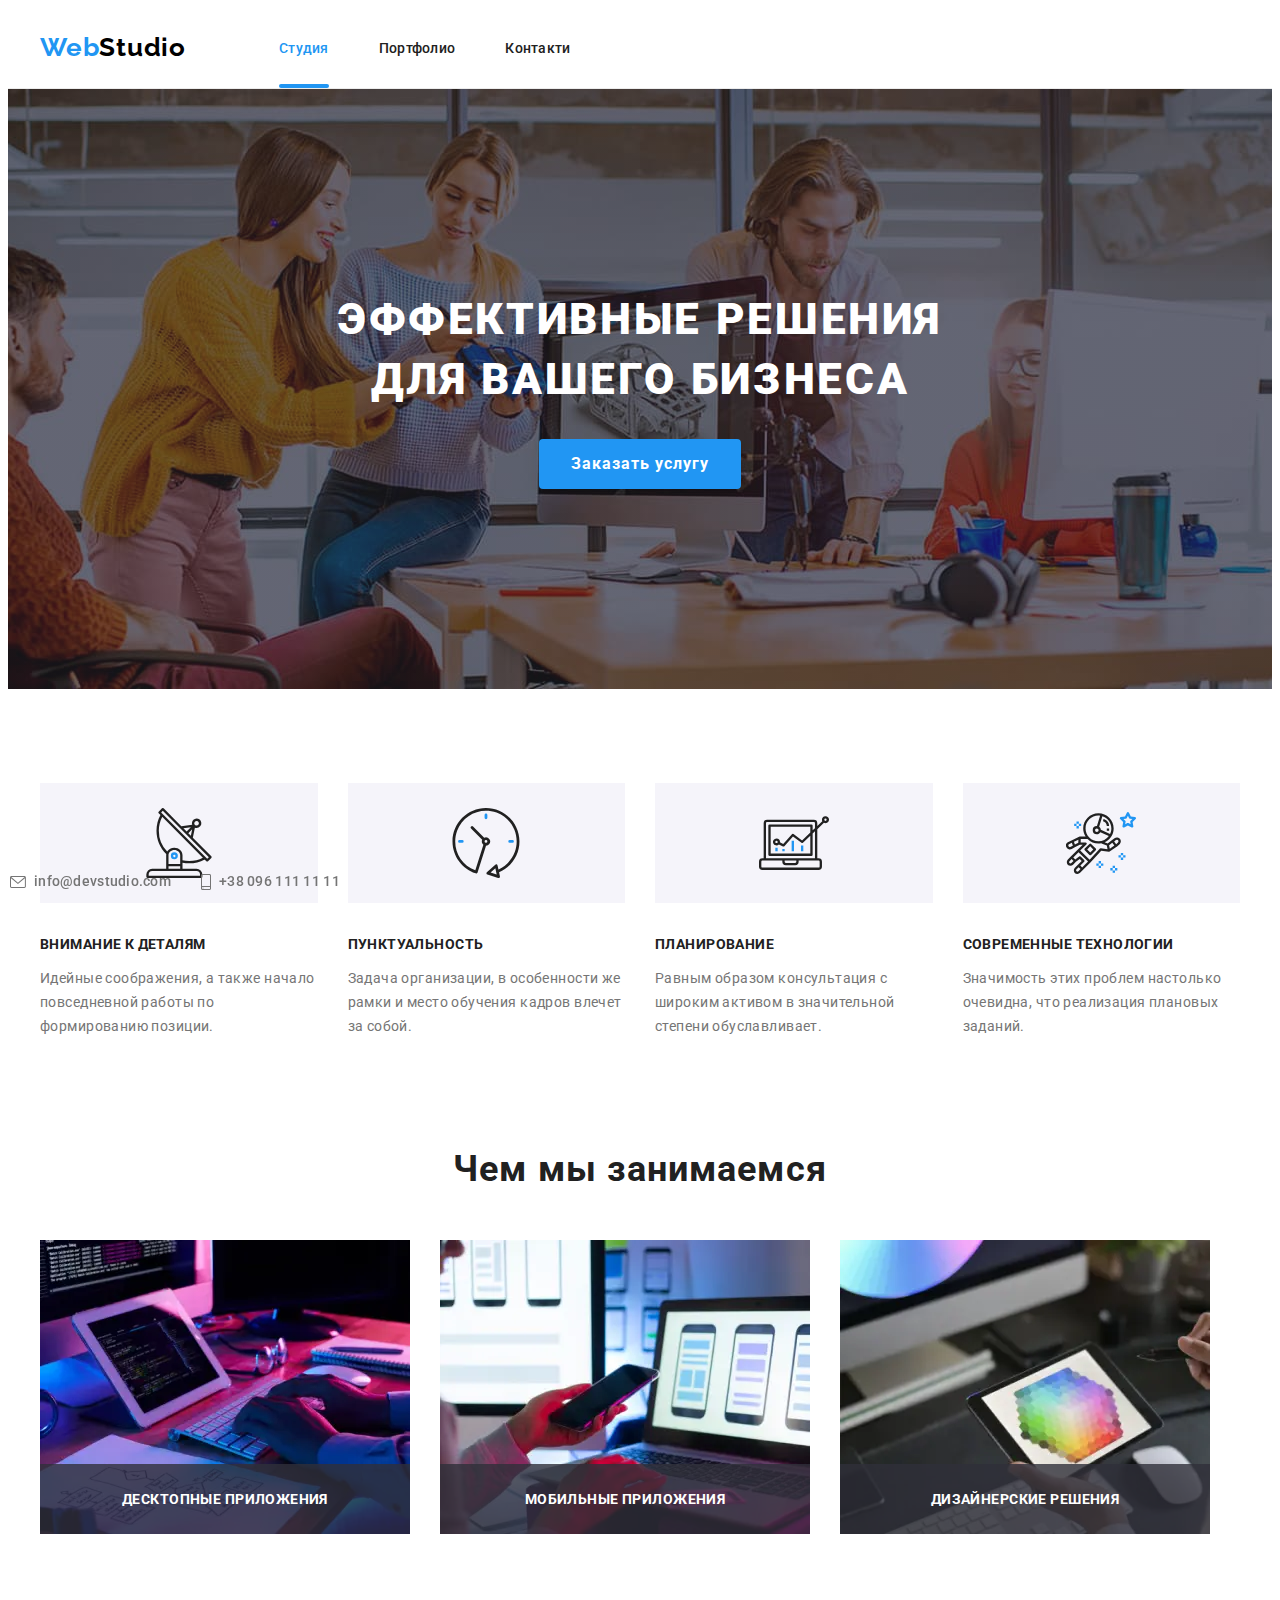
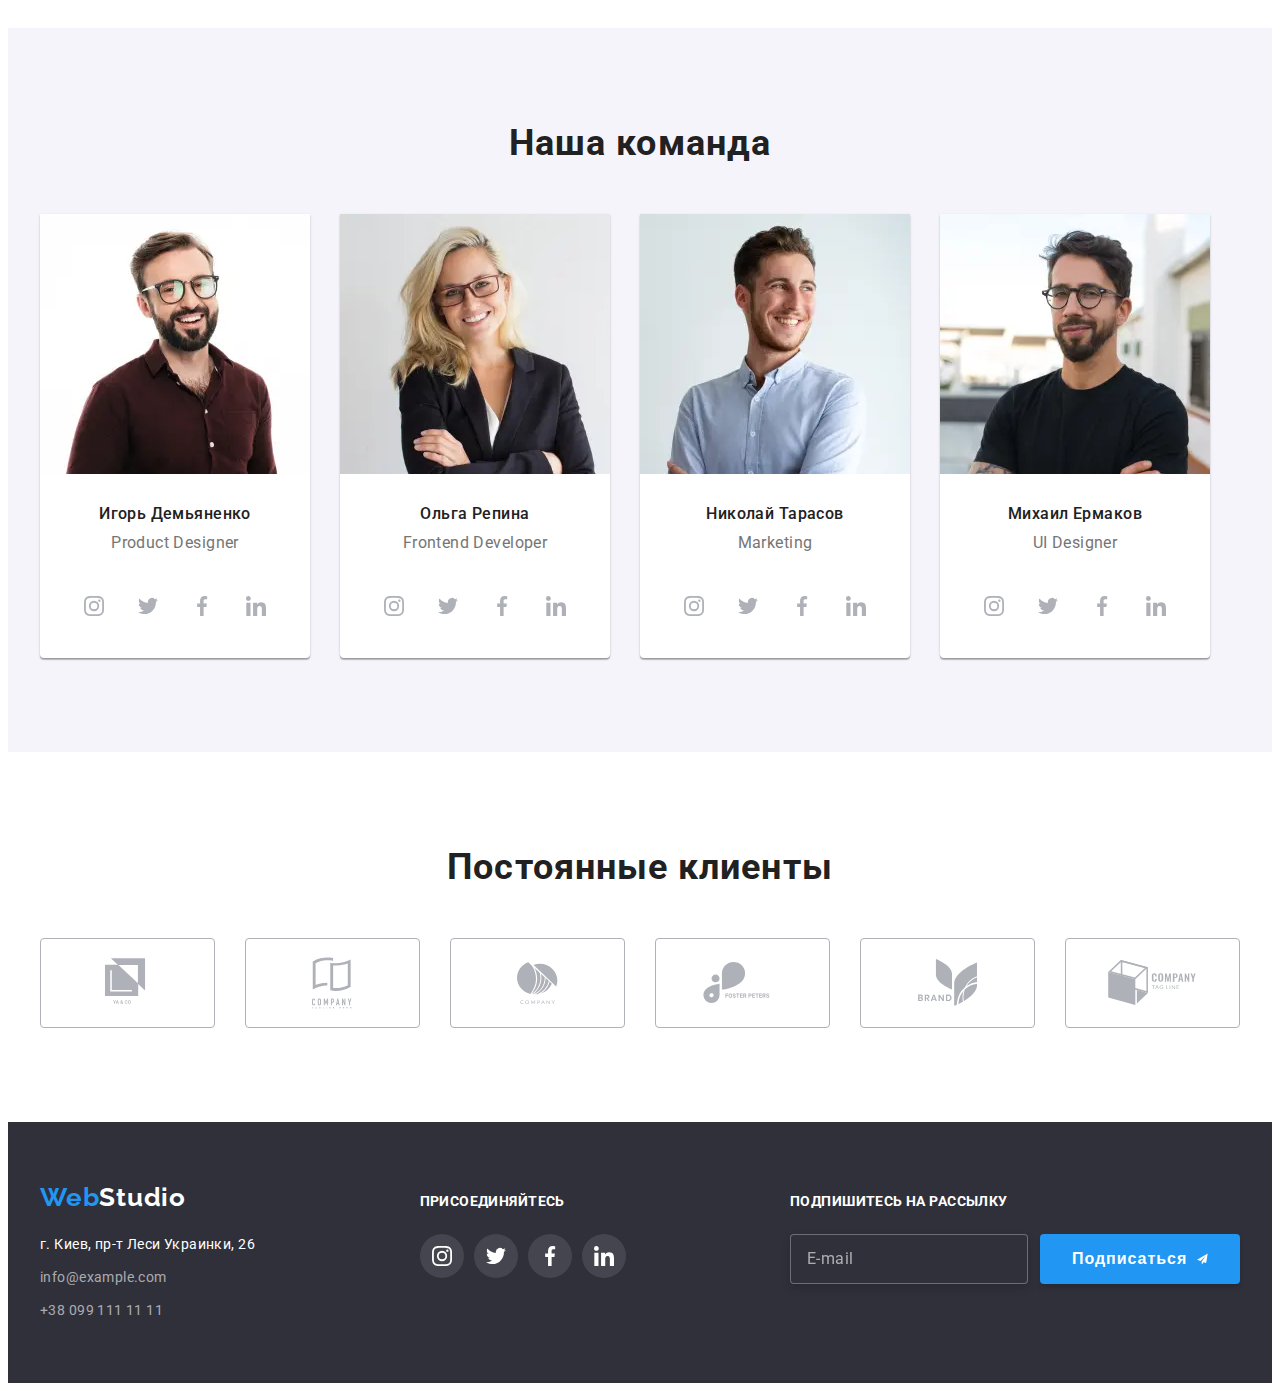
==== commit b0ef7f3d: "лінки фіксед не вірно доцілої ст" ====
--- a/index.html
+++ b/index.html
@@ -47,62 +47,68 @@
               </li>
             </ul>
           </nav>
-
-          <ul class="header-contact list">
-            <li class="header-contact__item--mail">
-              <a
-                class="header-contact__link--mail link"
-                href="mailto:info@devstudio.com"
-              >
-                <svg class="header-contact__icon--mail">
-                  <use
-                    href="./images/maine/sprite.svg#icon-hat-envelopehover"
-                  ></use>
-                </svg>
-                info@devstudio.com
-              </a>
-            </li>
-            <li class="header-contact__item--tel">
-              <a
-                class="header-contact__link--tel link"
-                href="tel:+380961111111"
-              >
-                <svg class="header-contact__icon--tel">
-                  <use
-                    href="./images/maine/sprite.svg#icon-hat-smartphone"
-                  ></use>
-                </svg>
-                +38 096 111 11 11
-              </a>
-            </li>
-          </ul>
-
-          <ul class="mobile-menu-soclink-list list">
-            <li class="mobile-menu-soclink-list-item item">
-              <a href="" class="mobile-menu-soclink-link link" target="blank">
-                Instagram
-              </a>
-            </li>
-            <li class="mobile-menu-soclink-list-item item">
-              <a href="" class="mobile-menu-soclink-link link" target="blank">
-                Twitter
-              </a>
-            </li>
-            <li class="mobile-menu-soclink-list-item item">
-              <a href="./" class="mobile-menu-soclink-link link" target="blank">
-                Facebook
-              </a>
-            </li>
-            <li class="mobile-menu-soclink-list-item item">
-              <a
-                href="./"
-                class="mobile-menu-soclink-link mobile-menu-soclink-link--Linkedin link"
-                target="blank"
-              >
-                Linkedin
-              </a>
-            </li>
-          </ul>
+          <div class="laaaaa">
+            <ul class="header-contact list">
+              <li class="header-contact__item--mail">
+                <a
+                  class="header-contact__link--mail link"
+                  href="mailto:info@devstudio.com"
+                >
+                  <svg class="header-contact__icon--mail">
+                    <use
+                      href="./images/maine/sprite.svg#icon-hat-envelopehover"
+                    ></use>
+                  </svg>
+                  info@devstudio.com
+                </a>
+              </li>
+              <li class="header-contact__item--tel">
+                <a
+                  class="header-contact__link--tel link"
+                  href="tel:+380961111111"
+                >
+                  <svg class="header-contact__icon--tel">
+                    <use
+                      href="./images/maine/sprite.svg#icon-hat-smartphone"
+                    ></use>
+                  </svg>
+                  +38 096 111 11 11
+                </a>
+              </li>
+            </ul>
+
+            <ul class="mobile-menu-soclink-list list">
+              <li class="mobile-menu-soclink-list-item item">
+                <a href="" class="mobile-menu-soclink-link link" target="blank">
+                  Instagram
+                </a>
+              </li>
+              <li class="mobile-menu-soclink-list-item item">
+                <a href="" class="mobile-menu-soclink-link link" target="blank">
+                  Twitter
+                </a>
+              </li>
+              <li class="mobile-menu-soclink-list-item item">
+                <a
+                  href="./"
+                  class="mobile-menu-soclink-link link"
+                  target="blank"
+                >
+                  Facebook
+                </a>
+              </li>
+              <li class="mobile-menu-soclink-list-item item">
+                <a
+                  href="./"
+                  class="mobile-menu-soclink-link mobile-menu-soclink-link--Linkedin link"
+                  target="blank"
+                >
+                  Linkedin
+                </a>
+              </li>
+            </ul>
+          </div>
+
           <button type="button" class="mobile-menu-btn-close" data-menu-close>
             <svg class="icon-cross" width="40" height="40">
               <use href="./images/maine/sprite.svg#icon-close "></use>
--- a/css/main.min.css
+++ b/css/main.min.css
@@ -1,2 +1,2 @@
-.visually-hidden{position:absolute !important;clip:rect(1px 1px 1px 1px);clip:rect(1px, 1px, 1px, 1px);padding:0 !important;border:0 !important;height:1px !important;width:1px !important;overflow:hidden}body{color:#212121;font-family:'Roboto', sans-serif;font-size:14px;font-weight:400;line-height:1.12;letter-spacing:.03em}body.modal-open{overflow:hidden}.list{padding:0;margin:0;list-style:none}.link{text-decoration:none}img{display:block;max-width:100%;height:auto}h2{margin-top:0;margin-bottom:30px;font-size:28px;font-weight:700;line-height:1.178;text-align:center;letter-spacing:0.03em}@media screen and (min-width: 1200px){h2{margin-bottom:50px;font-size:36px;line-height:1.167}}.container{width:100%;padding:0 15px;margin:0 auto;outline:springgreen}@media screen and (min-width: 480px){.container{width:480px}}@media screen and (min-width: 768px){.container{width:768px}}@media screen and (min-width: 1200px){.container{width:1200px}}.container.page-header{display:flex;justify-content:space-between;align-items:center}@media screen and (min-width: 768px){.footer .container{display:flex;flex-wrap:wrap;align-items:baseline;justify-content:space-around}}@media screen and (min-width: 1200px){.footer .container{align-items:baseline;justify-content:space-between}}.logo{padding-top:16px;padding-bottom:16px;color:#2196f3;font-family:'Raleway', sans-serif;font-weight:700;font-size:24px;line-height:1.167;letter-spacing:0.03em;text-decoration:none;transition:color 250ms cubic-bezier(0.4, 0, 0.2, 1)}@media screen and (min-width: 768px){.logo{padding-top:26px;padding-bottom:26px}}@media screen and (min-width: 1200px){.logo{padding-top:24px;padding-bottom:25px;font-size:26px;line-height:1.192}}.logo:hover,.logo:focus{color:#2196f3}.header-studio{color:#000}.footer-studio{color:#fff}.button{display:block;margin-left:auto;margin-right:auto;padding:10px 32px;color:#212121;background-color:#f5f4fa;font-family:inherit;font-weight:500;font-size:16px;line-height:1.63;align-items:center;letter-spacing:0.03em;text-decoration:none;border:0px;border-radius:4px;cursor:pointer}.button:hover,.button:focus{color:#fff;background-color:#2196f3}.button.primary{color:#fff;background-color:#2196f3;box-shadow:0px 4px 4px rgba(0,0,0,0.15);font-weight:700;line-height:1.88;letter-spacing:0.06em;transition:background-color 250ms cubic-bezier(0.4, 0, 0.2, 1)}.button.primary:hover,.button.primary:focus{background-color:#188ce8}.button.secondary{padding:6px 22px;width:100%;margin-bottom:15px;color:#212121;background-color:#f5f4fa;transition-property:color, background-color, box-shadow;transition-duration:250ms;transition-timing-function:cubic-bezier(0.4, 0, 0.2, 1)}.button.secondary:hover,.button.secondary:focus{color:#fff;background-color:#2196f3;box-shadow:0px 3px 1px rgba(0,0,0,0.1),0px 1px 2px rgba(0,0,0,0.08),0px 2px 2px rgba(0,0,0,0.12)}.mobile-menu-btn{display:inline-flex;margin:0;margin-right:6px;padding:0;border:none;background-color:transparent}.mobile-menu-btn:hover,.mobile-menu-btn:focus{color:#2196f3}@media screen and (min-width: 768px){.mobile-menu-btn{display:none}}.mobile-menu-btn-close{position:absolute;top:8px;right:15px;display:flex;justify-content:center;align-items:center;width:40px;height:40px;background:#fff;border:none}@media screen and (min-width: 768px){.mobile-menu-btn-close{display:none}}.mobile-menu-btn-close:hover,.mobile-menu-btn-close:focus{color:#2196f3;transition:fill 250ms cubic-bezier(0.4, 0, 0.2, 1)}.icon-menu,.icon-cross{fill:currentColor}.socnetworks{display:flex;justify-content:center}.socnetworks li{width:44px;height:44px;padding:0;margin:0}.team .socnetworks{padding:16px 32px 30px}.soclink{display:flex;justify-content:center;align-items:center;width:100%;height:100%;padding:0;margin:0;color:#afb1b8;border-radius:50%;transition:background-color 250ms cubic-bezier(0.4, 0, 0.2, 1),color 250ms cubic-bezier(0.4, 0, 0.2, 1)}.soclink-icon{width:20px;height:20px;fill:currentColor}.soclink:hover,.soclink:focus{color:#fff;background-color:#2196f3;outline:none}.socnetworks li+li{margin-left:10px}.navigation{display:flex;flex-wrap:wrap;margin-bottom:40px}@media screen and (min-width: 768px){.navigation{display:flex;justify-content:center;align-items:start;margin-bottom:30px}}@media screen and (min-width: 1200px){.navigation{margin-bottom:50px}}.navigation .item:not(:last-child){margin-right:8px}.portfolio{padding-top:60px;padding-bottom:60px}@media screen and (min-width: 1200px){.portfolio{padding-top:94px;padding-bottom:94px}}@media screen and (min-width: 768px){.portfolio-list{display:flex;flex-wrap:wrap;margin:-15px}}.portfolio-item{width:450px;background-color:#fff;outline:1px solid #eee}@media screen and (min-width: 768px){.portfolio-item{margin:15px;flex-basis:calc((100% - 60px) / 2)}}@media screen and (min-width: 1200px){.portfolio-item{flex-basis:calc((100% - 90px) / 3)}}.portfolio-link{width:100%;margin:0;text-decoration:none;transition-property:box-shadow, transform;transition-duration:250ms;transition-timing-function:cubic-bezier(0.4, 0, 0.2, 1)}.portfolio-link:hover,.portfolio-link:focus{box-shadow:0px 1px 1px rgba(0,0,0,0.12),0px 4px 4px rgba(0,0,0,0.06),1px 4px 6px rgba(0,0,0,0.16)}.portfolio-text{padding:20px 24px}.portfolio-title{margin-top:0px;margin-bottom:4px;color:#212121;font-weight:700;font-size:18px;line-height:2;letter-spacing:0.06em}.portfolio-type{margin:0px;color:#757575;font-size:16px;line-height:1.875;letter-spacing:0.03em}.portfolio-overlay{position:relative;overflow:hidden}.portfolio-overlay-text{position:absolute;top:0px;left:0px;margin:0;padding:63px 24px;width:100%;height:100%;color:#fff;background-color:rgba(33,150,243,0.9);font-weight:400;font-size:18px;line-height:1.556;letter-spacing:0.03em;opacity:0;transform:translatey(100%);transition:transform 250ms cubic-bezier(0.4, 0, 0.2, 1),opacity 250ms cubic-bezier(0.4, 0, 0.2, 1)}.portfolio-link:hover .portfolio-overlay-text,.portfolio-link:focus .portfolio-overlay-text{opacity:1;transform:translatey(0)}.hero{text-align:center;padding-top:118px;padding-bottom:118px;max-width:768px;background-color:#2f303a;background-repeat:no-repeat;background-position:center;background-size:cover;background-image:linear-gradient(to right, rgba(47,48,58,0.4), rgba(47,48,58,0.4)),url(../images/maine/hero/hero-mob.jpg)}@media screen and (min-device-pixel-ratio: 2), screen and (min-resolution: 192dpi), screen and (min-resolution: 2dppx){.hero{background-image:linear-gradient(to right, rgba(47,48,58,0.4), rgba(47,48,58,0.4)),url(../images/maine/hero/hero-mob@2x.jpg)}}@media screen and (min-width: 768px){.hero{max-width:1600px;background-image:linear-gradient(to right, rgba(47,48,58,0.4), rgba(47,48,58,0.4)),url(../images/maine/hero/hero-tablet.jpg)}}@media screen and (min-width: 768px) and (min-device-pixel-ratio: 2), screen and (min-width: 768px) and (min-resolution: 192dpi), screen and (min-width: 768px) and (min-resolution: 2dppx){.hero{background-image:linear-gradient(to right, rgba(47,48,58,0.4), rgba(47,48,58,0.4)),url(../images/maine/hero/hero-tablet@2x.jpg)}}@media screen and (min-width: 1200px){.hero{padding-top:200px;padding-bottom:200px;background-image:linear-gradient(to right, rgba(47,48,58,0.4), rgba(47,48,58,0.4)),url(../images/maine/hero/hero-desktop.jpg)}}@media screen and (min-width: 1200px) and (min-device-pixel-ratio: 2), screen and (min-width: 1200px) and (min-resolution: 192dpi), screen and (min-width: 1200px) and (min-resolution: 2dppx){.hero{background-image:linear-gradient(to right, rgba(47,48,58,0.4), rgba(47,48,58,0.4)),url(../images/maine/hero/hero-desktop@2x.jpg)}}.hero-title{margin-top:0;margin-bottom:30px;color:#fff;font-weight:900;font-size:26px;line-height:1.615;letter-spacing:0.06em}@media screen and (min-width: 1200px){.hero-title{font-size:44px;line-height:1.364}}.benefits{padding-top:60px;padding-bottom:60px}.benefits-div-icon{display:flex;justify-content:center;align-items:center;margin-bottom:30px;max-width:450px;height:120px;background-color:#f5f4fa}.benefits-list__title{margin-bottom:10px;text-align:center;font-weight:700;font-size:14px;line-height:1.714;letter-spacing:0.03em;text-transform:uppercase;margin-bottom:10px}.benefits-text{margin:0;color:#757575;line-height:1.71}.benefits__item:not(:last-child){margin-bottom:30px}@media screen and (min-width: 768px) and (max-width: 1200px){.benefits-list{display:flex;flex-wrap:wrap;margin:-15px}.benefits__item{margin:15px;flex-basis:calc(100% / 2 - 30px)}.benefits-list__title{text-align:left}.benefits__item:not(:last-child){margin-bottom:15px}}@media screen and (min-width: 1200px){.benefits{padding-top:94px;padding-bottom:94px}.benefits-list{display:flex}.benefits-list{display:flex;margin:-15px}.benefits__item{margin:15px;flex-basis:calc((100% - 120px) / 4)}.benefits-list__title{text-align:left}}@media screen and (max-width: 1199px){.job{display:none}}@media screen and (min-width: 1200px){.job{padding-bottom:94px}.job-list{display:flex}.job-link{text-decoration:none}.job-item{margin:0px}.job-list .job-item+.job-item{margin-left:30px}.job-thumb{position:relative}.job-text{position:absolute;height:auto;width:100%;margin:0;bottom:0;color:#fff;background:rgba(47,48,58,0.8);font-weight:700;font-size:14px;line-height:1.143;text-align:center;text-transform:uppercase;padding:27px 0}}.team{padding-top:60px;padding-bottom:60px;background-color:#f5f4fa}.team .item{margin-bottom:30px;background-color:#fff;box-shadow:0px 1px 3px rgba(0,0,0,0.12),0px 1px 1px rgba(0,0,0,0.14),0px 2px 1px rgba(0,0,0,0.2);border-radius:0px 0px 4px 4px}.team-link{color:#212121;text-decoration:none;outline:none}.team img{margin:0 auto 30px}.team h3{font-weight:500;font-size:16px;line-height:1.188;text-align:center;margin-top:0px;margin-bottom:10px}.team p{color:#757575;font-weight:400;font-size:16px;line-height:1.188;text-align:center;margin-top:0px}@media screen and (min-width: 768px){.team__list{display:flex;flex-wrap:wrap;margin:-15px}.team .item{margin:15px;flex-basis:calc(100% / 2 - 30px)}}@media screen and (min-width: 1200px){.team{padding-top:94px;padding-bottom:94px}.team__list{display:flex;margin:-15px}.team .item{margin:15px;flex-basis:calc(100% / 4 - 60px)}}.clients{padding-top:60px;padding-bottom:60px}.clients h2{margin-top:0;margin-bottom:30px;font-weight:700;font-size:28px;line-height:1.178;text-align:center;letter-spacing:0.03em}@media screen and (min-width: 1200px){.clients h2{margin-bottom:50px;font-size:36px;line-height:1.167}}.clients-list{display:flex;flex-wrap:wrap;margin:-15px}.clients .item{margin:15px;flex-basis:calc((100% - 60px) / 2);height:90px}@media screen and (min-width: 768px){.clients .item{flex-basis:calc((100% - 90px) / 3)}}@media screen and (min-width: 1200px){.clients{padding-top:94px;padding-bottom:94px}.clients .item{flex-basis:calc((100% - 180px) / 6)}}.clients .link{display:flex;justify-content:center;align-items:center;width:100%;height:100%;color:#afb1b8;border:1px solid #afb1b8;box-sizing:border-box;border-radius:4px;transition:border 250ms cubic-bezier(0.4, 0, 0.2, 1),color 250ms cubic-bezier(0.4, 0, 0.2, 1)}.clients .link:hover,.clients .link:focus{color:#2196f3;border:1px solid #2196f3}.clients-icon{fill:currentColor}.icon-logo-1{width:44.27px;height:49.23px}.icon-logo-2{width:40px;height:52px}.icon-logo-3{width:41px;height:42.6px}.icon-logo-4{width:79.66px;height:42.02px}.icon-logo-5{width:59px;height:47px}.icon-logo-6{width:88.48px;height:45.44px}.footer{background-color:#2f303a;text-align:center;padding-top:60px;padding-bottom:60px}@media screen and (min-width: 1200px){.footer{text-align:left}}.footer-logo-address>.logo{display:block;padding-top:0;padding-bottom:20px}.footer .link{margin-bottom:9px;display:inline-block;line-height:1.714}.footer .tel{margin-bottom:60px}@media screen and (min-width: 1200px){.footer .tel{margin-bottom:0px}}.footer-address>.link{color:#fff;font-style:normal;text-decoration:none}.footer .basement .mail,.footer .basement .tel{color:#ffffff99;text-decoration:none}.footer b{display:block;margin-bottom:20px;font-weight:700;font-size:14px;line-height:1.142;letter-spacing:0.03em;text-transform:uppercase;color:#fff}@media screen and (min-width: 1200px){.footer b{margin-bottom:25px}}.footer .socnetworks{margin:0;padding-bottom:60px}@media screen and (min-width: 1200px){.footer .socnetworks{padding:0}}.footer .soclink{color:#fff;background:rgba(255,255,255,0.1);transition:background-color 250ms cubic-bezier(0.4, 0, 0.2, 1),box-shadow 250ms cubic-bezier(0.4, 0, 0.2, 1)}.footer .soclink:hover,.footer .soclink:focus{background-color:#2196f3;outline:none}.footer .soclink-icon{fill:#fff}.footer-form-email{margin-bottom:20px;padding:0;padding-left:16px;width:100%;height:50px;font-family:Roboto;font-style:normal;font-weight:400px;font-size:16px;line-height:1.185px;letter-spacing:0.03em;color:whitesmoke;background:#2f303a;border:1px solid rgba(255,255,255,0.3);box-sizing:border-box;filter:drop-shadow(0px 4px 4px rgba(0,0,0,0.15));border-radius:4px}.footer-form-email::placeholder{color:rgba(255,255,255,0.6)}@media screen and (min-width: 768px){.footer-sign-up{width:450px}}@media screen and (min-width: 1200px){.footer-form .sign-up{display:flex}}.footer-sign-up-bth{display:flex;margin:0 auto;align-items:center;justify-content:center;padding:10px 32px;width:200px;height:50px;font-weight:700;font-size:16px;line-height:1.875px;letter-spacing:0.06em;color:#fff;background:#2196f3;box-shadow:0px 4px 4px rgba(0,0,0,0.15);border-radius:4px;background-origin:border-box;border:transparent;cursor:pointer}@media screen and (min-width: 1200px){.footer-sign-up-bth{margin-left:12px}}.sign-up-icon{margin-left:10px;fill:#fff}.backdrop{position:fixed;width:100vw;height:100vh;top:0;left:0;background-color:rgba(0,0,0,0.2);opacity:1;transition:opacity 250ms cubic-bezier(0.4, 0, 0.2, 1),visibility 250ms cubic-bezier(0.4, 0, 0.2, 1)}.modal{padding:40px;position:absolute;top:50%;left:50%;transform:translate(-50%, -50%);width:528px;height:581px;background:#fff;box-shadow:0px 1px 3px rgba(0,0,0,0.12),0px 1px 1px rgba(0,0,0,0.14),0px 2px 1px rgba(0,0,0,0.2);border-radius:4px;transition:transform 250ms cubic-bezier(0.4, 0, 0.2, 1);transform:translate(-50%, -50%) rotate(1turn)}@media screen and (max-width: 1199px){.modal{height:95%;max-height:609px;overflow:scroll;width:100%;max-width:450px}}.backdrop.is-hidden .modal{transform:translate(-50%, -50%) rotate(0deg)}.backdrop.is-hidden{opacity:0;visibility:hidden;pointer-events:none}.btn-modal-close{position:absolute;top:8px;right:8px;display:flex;justify-content:center;align-items:center;width:30px;height:30px;border-radius:50%;background:#fff;border:1px solid rgba(0,0,0,0.1);box-sizing:border-box;cursor:pointer}.btn-modal-close:hover,.btn-modal-close:focus{color:#2196f3;transition:color 250ms cubic-bezier(0.4, 0, 0.2, 1)}.icon-close{fill:#000}.modal-form{display:flex;flex-direction:column}.modal-form-text{margin-top:0;margin-bottom:12px;font-weight:700;font-size:20px;line-height:1.15;text-align:center;letter-spacing:0.03em;color:#212121}@media screen and (max-width: 1199px){.modal-form-text{font-weight:20px;line-height:1.5}}.name-label,.tel-label,.email-label,.comment-label{display:inline-block;margin-bottom:4px;font-weight:400;font-size:12px;line-height:1.167;letter-spacing:0.01em;color:#757575}.name-input,.tel-input,.email-input{width:100%;height:40px;padding-left:42px;border:1px solid rgba(33,33,33,0.2);box-sizing:border-box;border-radius:4px}.comment-input{display:block;width:100%;height:120px;padding-left:16px;padding-top:12px;border:1px solid rgba(33,33,33,0.2);box-sizing:border-box;border-radius:4px;resize:none}.name-input:focus,.tel-input:focus,.email-input:focus,.comment-input:focus{border:1px solid #2196f3;box-sizing:border-box;border-radius:4px;outline:none;transition:border 250ms cubic-bezier(0.4, 0, 0.2, 1)}.button-form-send{display:flex;justify-content:center;align-items:center;margin-left:auto;margin-right:auto;width:200px;height:50px;font-family:Roboto;font-style:normal;font-weight:700;font-size:16px;line-height:1.875;letter-spacing:0.06em;color:#fff;background:#2196f3;box-shadow:0px 4px 4px rgba(0,0,0,0.15);border-radius:4px;cursor:pointer;background-origin:border-box;border:transparent}.button-form-send:focus{background:#188ce8;background-origin:border-box;border:transparent}div.relative{position:relative}.modal-form .name-icon,.modal-form .tel-icon,.modal-form .email-icon{position:absolute;top:50%;left:12px;transform:translateY(-50%)}.modal-form input:focus ~ svg{fill:#2196f3;transition:fill 250ms cubic-bezier(0.4, 0, 0.2, 1)}.checkbox0{position:absolute;appearance:none;-moz-appearance:none;-webkit-appearance:none}.checkbox-label0{margin-left:23px;display:block;font-weight:400;font-size:14px;line-height:1.714;letter-spacing:0.03em;color:#757575}@media screen and (max-width: 1199px){.checkbox-label0{font-size:12px;line-height:1.167}}.checkbox-label0::after{position:absolute;top:50%;left:1px;transform:translateY(-50%);content:'';display:inline-block;width:16px;height:15px;border-radius:2px;background-image:url(../images/maine/icon-empty.svg);background-origin:border-box}.exept-form-field0{position:relative;display:flex;justify-content:center;align-items:center;margin-bottom:30px}.exept-form-field0 a{color:#2196f3}.comment-form-field{margin-bottom:20px}.exept0{margin-left:4px}@media screen and (max-width: 1199px){.exept0{font-size:12px;line-height:1.167}}.checkbox0:checked+.checkbox-label0::after{background-image:url(../images/maine/icon-check.svg);background-origin:border-box;border-radius:2px;transition:fill 250ms cubic-bezier(0.4, 0, 0.2, 1)}.name-form-field,.tel-form-field,.email-form-field{margin-bottom:10px}.mobile-menu-container{z-index:1;position:absolute;display:none;background-color:#fff;padding-left:40px;padding-top:48px;padding-bottom:48px;padding-right:15px;max-width:480px;height:100vh;color:#212121;font-family:Roboto;font-weight:500;font-size:40px;line-height:1.175;letter-spacing:0.02em}.mobile-menu-container.is-open{display:block;position:absolute;top:0.1px}@media screen and (min-width: 768px){.mobile-menu-container{display:flex;position:static;align-items:center;justify-content:space-between;padding:0;padding-right:15px;margin:0;min-width:619px;height:100%;font-weight:500;font-size:14px;line-height:1.143}}@media screen and (min-width: 1200px){.mobile-menu-container{min-width:1040px}}.site-nav{display:flex;justify-content:space-between}.site-nav-list{margin-bottom:302px}@media screen and (min-width: 768px){.site-nav-list{margin-bottom:0;margin-left:88px;display:flex;justify-content:space-between}}@media screen and (min-width: 1200px){.site-nav-list{margin-left:93px}}.site-nav .link{display:block;color:#212121;text-decoration:none}.site-nav .link:hover,.site-nav .link:hover{color:#2196f3}@media screen and (min-width: 768px){.site-nav .link{padding-top:32px;padding-bottom:32px}}.site-nav-list__item:not(:last-child){margin-bottom:32px}@media screen and (min-width: 768px){.site-nav-list__item:not(:last-child){margin-bottom:0;margin-right:50px}}.header-contact__icon--mail,.header-contact__icon--tel{display:none;fill:currentColor}@media screen and (min-width: 768px){.header-contact__icon--mail,.header-contact__icon--tel{display:inline-flex;align-items:center;justify-content:center;margin-right:8px}}.header-contact{display:flex;flex-direction:column-reverse;margin-bottom:64px}@media screen and (min-width: 768px){.header-contact{margin:0;flex-direction:column}.header-contact .header-contact__item--mail{margin-bottom:10px}}@media screen and (min-width: 1200px){.header-contact{flex-direction:row}.header-contact .header-contact__item--mail{margin-bottom:0px}}.header-contact__link--tel{color:#2196f3;font-size:34px;line-height:1.176;text-decoration:none}.header-contact__link--tel:hover,.header-contact__link--tel:focus{color:#2196f3}@media screen and (min-width: 1200px){.header-contact__link--tel{display:flex;align-items:center;justify-content:center;margin-left:30px}}.header-contact__link--mail{color:#757575;font-size:24px;line-height:1.167;text-decoration:none}.header-contact__link--mail:hover,.header-contact__link--mail:focus{color:#2196f3}@media screen and (min-width: 1200px){.header-contact__link--mail{display:flex;align-items:center;justify-content:center}}@media screen and (min-width: 768px){.header-contact__link--mail,.header-contact__link--tel{display:flex;color:#757575;font-weight:500;font-size:12px;line-height:1.167}}@media screen and (min-width: 1200px){.header-contact__link--mail,.header-contact__link--tel{font-size:14px;line-height:1.13}}.mobile-menu-soclink-list{display:flex}@media screen and (min-width: 768px){.mobile-menu-soclink-list{display:none}}.mobile-menu-soclink-link{position:relative;display:block;margin-right:10px;padding-right:10px;color:#2196f3;font-size:18px;line-height:1.222;text-decoration:none}.mobile-menu-soclink-link::after{position:absolute;content:'';top:0;right:0;display:block;height:22px;width:1px;background-color:#757575}.site-nav-list__item .current{position:relative;display:block;color:#2196f3}.site-nav-list__item .current::after{position:absolute;content:'';bottom:0;left:0;display:block;height:4px;width:100%;background-color:#2196f3;border-radius:2px;align-self:flex-end}@media screen and (max-width: 767px){.site-nav-list__item .current::after{display:none}}.mobile-menu-soclink-link--Linkedin::after{display:none}.icon-menu,.icon-cross{fill:currentColor}@media screen and (min-width: 768px){.header-contact__icon--mail{width:14px;height:10px}}@media screen and (min-width: 1200px){.header-contact__icon--mail{width:16px;height:12px}}@media screen and (min-width: 768px){.header-contact__icon--tel{width:10px;height:14px}}@media screen and (min-width: 1200px){.header-contact__icon--tel{width:10px;height:16px}}.header{border-bottom-width:1px;border-bottom-style:solid;border-bottom-color:#ececec}
+.visually-hidden{position:absolute !important;clip:rect(1px 1px 1px 1px);clip:rect(1px, 1px, 1px, 1px);padding:0 !important;border:0 !important;height:1px !important;width:1px !important;overflow:hidden}body{color:#212121;font-family:'Roboto', sans-serif;font-size:14px;font-weight:400;line-height:1.12;letter-spacing:.03em}body.modal-open{overflow:hidden}.list{padding:0;margin:0;list-style:none}.link{text-decoration:none}img{display:block;max-width:100%;height:auto}h2{margin-top:0;margin-bottom:30px;font-size:28px;font-weight:700;line-height:1.178;text-align:center;letter-spacing:0.03em}@media screen and (min-width: 1200px){h2{margin-bottom:50px;font-size:36px;line-height:1.167}}.container{width:100%;padding:0 15px;margin:0 auto}@media screen and (min-width: 480px){.container{width:480px}}@media screen and (min-width: 768px){.container{width:768px}}@media screen and (min-width: 1200px){.container{width:1200px}}.container.page-header{display:flex;justify-content:space-between;align-items:center}@media screen and (min-width: 768px){.footer .container{display:flex;flex-wrap:wrap;align-items:baseline;justify-content:space-around}}@media screen and (min-width: 1200px){.footer .container{align-items:baseline;justify-content:space-between}}.logo{padding-top:16px;padding-bottom:16px;color:#2196f3;font-family:'Raleway', sans-serif;font-weight:700;font-size:24px;line-height:1.167;letter-spacing:0.03em;text-decoration:none;transition:color 250ms cubic-bezier(0.4, 0, 0.2, 1)}@media screen and (min-width: 768px){.logo{padding-top:26px;padding-bottom:26px}}@media screen and (min-width: 1200px){.logo{padding-top:24px;padding-bottom:25px;font-size:26px;line-height:1.192}}.logo:hover,.logo:focus{color:#2196f3}.header-studio{color:#000}.footer-studio{color:#fff}.button{display:block;margin-left:auto;margin-right:auto;padding:10px 32px;color:#212121;background-color:#f5f4fa;font-family:inherit;font-weight:500;font-size:16px;line-height:1.63;align-items:center;letter-spacing:0.03em;text-decoration:none;border:0px;border-radius:4px;cursor:pointer}.button:hover,.button:focus{color:#fff;background-color:#2196f3}.button.primary{color:#fff;background-color:#2196f3;box-shadow:0px 4px 4px rgba(0,0,0,0.15);font-weight:700;line-height:1.88;letter-spacing:0.06em;transition:background-color 250ms cubic-bezier(0.4, 0, 0.2, 1)}.button.primary:hover,.button.primary:focus{background-color:#188ce8}.button.secondary{padding:6px 22px;width:100%;margin-bottom:15px;color:#212121;background-color:#f5f4fa;transition-property:color, background-color, box-shadow;transition-duration:250ms;transition-timing-function:cubic-bezier(0.4, 0, 0.2, 1)}.button.secondary:hover,.button.secondary:focus{color:#fff;background-color:#2196f3;box-shadow:0px 3px 1px rgba(0,0,0,0.1),0px 1px 2px rgba(0,0,0,0.08),0px 2px 2px rgba(0,0,0,0.12)}.mobile-menu-btn{display:inline-flex;margin:0;margin-right:6px;padding:0;border:none;background-color:transparent}.mobile-menu-btn:hover,.mobile-menu-btn:focus{color:#2196f3}@media screen and (min-width: 768px){.mobile-menu-btn{display:none}}.mobile-menu-btn-close{position:absolute;top:8px;right:15px;display:flex;justify-content:center;align-items:center;width:40px;height:40px;background:#fff;border:none}@media screen and (min-width: 768px){.mobile-menu-btn-close{display:none}}.mobile-menu-btn-close:hover,.mobile-menu-btn-close:focus{color:#2196f3;transition:fill 250ms cubic-bezier(0.4, 0, 0.2, 1)}.icon-menu,.icon-cross{fill:currentColor}.socnetworks{display:flex;justify-content:center}.socnetworks li{width:44px;height:44px;padding:0;margin:0}.team .socnetworks{padding:16px 32px 30px}.soclink{display:flex;justify-content:center;align-items:center;width:100%;height:100%;padding:0;margin:0;color:#afb1b8;border-radius:50%;transition:background-color 250ms cubic-bezier(0.4, 0, 0.2, 1),color 250ms cubic-bezier(0.4, 0, 0.2, 1)}.soclink-icon{width:20px;height:20px;fill:currentColor}.soclink:hover,.soclink:focus{color:#fff;background-color:#2196f3;outline:none}.socnetworks li+li{margin-left:10px}.navigation{display:flex;flex-wrap:wrap;margin-bottom:40px}@media screen and (min-width: 768px){.navigation{display:flex;justify-content:center;align-items:start;margin-bottom:30px}}@media screen and (min-width: 1200px){.navigation{margin-bottom:50px}}.navigation .item:not(:last-child){margin-right:8px}.portfolio{padding-top:60px;padding-bottom:60px}@media screen and (min-width: 1200px){.portfolio{padding-top:94px;padding-bottom:94px}}@media screen and (min-width: 768px){.portfolio-list{display:flex;flex-wrap:wrap;margin:-15px}}.portfolio-item{width:450px;background-color:#fff;outline:1px solid #eee}@media screen and (min-width: 768px){.portfolio-item{margin:15px;flex-basis:calc((100% - 60px) / 2)}}@media screen and (min-width: 1200px){.portfolio-item{flex-basis:calc((100% - 90px) / 3)}}.portfolio-link{width:100%;margin:0;text-decoration:none;transition-property:box-shadow, transform;transition-duration:250ms;transition-timing-function:cubic-bezier(0.4, 0, 0.2, 1)}.portfolio-link:hover,.portfolio-link:focus{box-shadow:0px 1px 1px rgba(0,0,0,0.12),0px 4px 4px rgba(0,0,0,0.06),1px 4px 6px rgba(0,0,0,0.16)}.portfolio-text{padding:20px 24px}.portfolio-title{margin-top:0px;margin-bottom:4px;color:#212121;font-weight:700;font-size:18px;line-height:2;letter-spacing:0.06em}.portfolio-type{margin:0px;color:#757575;font-size:16px;line-height:1.875;letter-spacing:0.03em}.portfolio-overlay{position:relative;overflow:hidden}.portfolio-overlay-text{position:absolute;top:0px;left:0px;margin:0;padding:63px 24px;width:100%;height:100%;color:#fff;background-color:rgba(33,150,243,0.9);font-weight:400;font-size:18px;line-height:1.556;letter-spacing:0.03em;opacity:0;transform:translatey(100%);transition:transform 250ms cubic-bezier(0.4, 0, 0.2, 1),opacity 250ms cubic-bezier(0.4, 0, 0.2, 1)}.portfolio-link:hover .portfolio-overlay-text,.portfolio-link:focus .portfolio-overlay-text{opacity:1;transform:translatey(0)}.hero{text-align:center;padding-top:118px;padding-bottom:118px;max-width:768px;margin:0 auto;background-color:#2f303a;background-repeat:no-repeat;background-position:center;background-size:cover;background-image:linear-gradient(to right, rgba(47,48,58,0.4), rgba(47,48,58,0.4)),url(../images/maine/hero/hero-mob.jpg)}@media screen and (min-device-pixel-ratio: 2), screen and (min-resolution: 192dpi), screen and (min-resolution: 2dppx){.hero{background-image:linear-gradient(to right, rgba(47,48,58,0.4), rgba(47,48,58,0.4)),url(../images/maine/hero/hero-mob@2x.jpg)}}@media screen and (min-width: 768px){.hero{max-width:1200px;background-image:linear-gradient(to right, rgba(47,48,58,0.4), rgba(47,48,58,0.4)),url(../images/maine/hero/hero-tablet.jpg)}}@media screen and (min-width: 768px) and (min-device-pixel-ratio: 2), screen and (min-width: 768px) and (min-resolution: 192dpi), screen and (min-width: 768px) and (min-resolution: 2dppx){.hero{background-image:linear-gradient(to right, rgba(47,48,58,0.4), rgba(47,48,58,0.4)),url(../images/maine/hero/hero-tablet@2x.jpg)}}@media screen and (min-width: 1200px){.hero{max-width:1600px;padding-top:200px;padding-bottom:200px;background-image:linear-gradient(to right, rgba(47,48,58,0.4), rgba(47,48,58,0.4)),url(../images/maine/hero/hero-desktop.jpg)}}@media screen and (min-width: 1200px) and (min-device-pixel-ratio: 2), screen and (min-width: 1200px) and (min-resolution: 192dpi), screen and (min-width: 1200px) and (min-resolution: 2dppx){.hero{background-image:linear-gradient(to right, rgba(47,48,58,0.4), rgba(47,48,58,0.4)),url(../images/maine/hero/hero-desktop@2x.jpg)}}.hero-title{margin-top:0;margin-bottom:30px;color:#fff;font-weight:900;font-size:26px;line-height:1.615;letter-spacing:0.06em}@media screen and (min-width: 1200px){.hero-title{font-size:44px;line-height:1.364}}.benefits{padding-top:60px;padding-bottom:60px}.benefits-div-icon{display:flex;justify-content:center;align-items:center;margin-bottom:30px;max-width:450px;height:120px;background-color:#f5f4fa}.benefits-list__title{margin-bottom:10px;text-align:center;font-weight:700;font-size:14px;line-height:1.714;letter-spacing:0.03em;text-transform:uppercase;margin-bottom:10px}.benefits-text{margin:0;color:#757575;line-height:1.71}.benefits__item:not(:last-child){margin-bottom:30px}@media screen and (min-width: 768px) and (max-width: 1200px){.benefits-list{display:flex;flex-wrap:wrap;margin:-15px}.benefits__item{margin:15px;flex-basis:calc(100% / 2 - 30px)}.benefits-list__title{text-align:left}.benefits__item:not(:last-child){margin-bottom:15px}}@media screen and (min-width: 1200px){.benefits{padding-top:94px;padding-bottom:94px}.benefits-list{display:flex}.benefits-list{display:flex;margin:-15px}.benefits__item{margin:15px;flex-basis:calc((100% - 120px) / 4)}.benefits-list__title{text-align:left}}@media screen and (max-width: 1199px){.job{display:none}}@media screen and (min-width: 1200px){.job{padding-bottom:94px}.job-list{display:flex}.job-link{text-decoration:none}.job-item{margin:0px}.job-list .job-item+.job-item{margin-left:30px}.job-thumb{position:relative}.job-text{position:absolute;height:auto;width:100%;margin:0;bottom:0;color:#fff;background:rgba(47,48,58,0.8);font-weight:700;font-size:14px;line-height:1.143;text-align:center;text-transform:uppercase;padding:27px 0}}.team{padding-top:60px;padding-bottom:60px;background-color:#f5f4fa}.team .item{margin-bottom:30px;background-color:#fff;box-shadow:0px 1px 3px rgba(0,0,0,0.12),0px 1px 1px rgba(0,0,0,0.14),0px 2px 1px rgba(0,0,0,0.2);border-radius:0px 0px 4px 4px}.team-link{color:#212121;text-decoration:none;outline:none}.team img{margin:0 auto 30px}.team h3{font-weight:500;font-size:16px;line-height:1.188;text-align:center;margin-top:0px;margin-bottom:10px}.team p{color:#757575;font-weight:400;font-size:16px;line-height:1.188;text-align:center;margin-top:0px}@media screen and (min-width: 768px){.team__list{display:flex;flex-wrap:wrap;margin:-15px}.team .item{margin:15px;flex-basis:calc(100% / 2 - 30px)}}@media screen and (min-width: 1200px){.team{padding-top:94px;padding-bottom:94px}.team__list{display:flex;margin:-15px}.team .item{margin:15px;flex-basis:calc(100% / 4 - 60px)}}.clients{padding-top:60px;padding-bottom:60px}.clients h2{margin-top:0;margin-bottom:30px;font-weight:700;font-size:28px;line-height:1.178;text-align:center;letter-spacing:0.03em}@media screen and (min-width: 1200px){.clients h2{margin-bottom:50px;font-size:36px;line-height:1.167}}.clients-list{display:flex;flex-wrap:wrap;margin:-15px}.clients .item{margin:15px;flex-basis:calc((100% - 60px) / 2);height:90px}@media screen and (min-width: 768px){.clients .item{flex-basis:calc((100% - 90px) / 3)}}@media screen and (min-width: 1200px){.clients{padding-top:94px;padding-bottom:94px}.clients .item{flex-basis:calc((100% - 180px) / 6)}}.clients .link{display:flex;justify-content:center;align-items:center;width:100%;height:100%;color:#afb1b8;border:1px solid #afb1b8;box-sizing:border-box;border-radius:4px;transition:border 250ms cubic-bezier(0.4, 0, 0.2, 1),color 250ms cubic-bezier(0.4, 0, 0.2, 1)}.clients .link:hover,.clients .link:focus{color:#2196f3;border:1px solid #2196f3}.clients-icon{fill:currentColor}.icon-logo-1{width:44.27px;height:49.23px}.icon-logo-2{width:40px;height:52px}.icon-logo-3{width:41px;height:42.6px}.icon-logo-4{width:79.66px;height:42.02px}.icon-logo-5{width:59px;height:47px}.icon-logo-6{width:88.48px;height:45.44px}.footer{background-color:#2f303a;text-align:center;padding-top:60px;padding-bottom:60px}@media screen and (min-width: 1200px){.footer{text-align:left}}.footer-logo-address>.logo{display:block;padding-top:0;padding-bottom:20px}.footer .link{margin-bottom:9px;display:inline-block;line-height:1.714}.footer .tel{margin-bottom:60px}@media screen and (min-width: 1200px){.footer .tel{margin-bottom:0px}}.footer-address>.link{color:#fff;font-style:normal;text-decoration:none}.footer .basement .mail,.footer .basement .tel{color:#ffffff99;text-decoration:none}.footer b{display:block;margin-bottom:20px;font-weight:700;font-size:14px;line-height:1.142;letter-spacing:0.03em;text-transform:uppercase;color:#fff}@media screen and (min-width: 1200px){.footer b{margin-bottom:25px}}.footer .socnetworks{margin:0;padding-bottom:60px}@media screen and (min-width: 1200px){.footer .socnetworks{padding:0}}.footer .soclink{color:#fff;background:rgba(255,255,255,0.1);transition:background-color 250ms cubic-bezier(0.4, 0, 0.2, 1),box-shadow 250ms cubic-bezier(0.4, 0, 0.2, 1)}.footer .soclink:hover,.footer .soclink:focus{background-color:#2196f3;outline:none}.footer .soclink-icon{fill:#fff}.footer-form-email{margin-bottom:20px;padding:0;padding-left:16px;width:100%;height:50px;font-family:Roboto;font-style:normal;font-weight:400px;font-size:16px;line-height:1.185px;letter-spacing:0.03em;color:whitesmoke;background:#2f303a;border:1px solid rgba(255,255,255,0.3);box-sizing:border-box;filter:drop-shadow(0px 4px 4px rgba(0,0,0,0.15));border-radius:4px}.footer-form-email::placeholder{color:rgba(255,255,255,0.6)}@media screen and (min-width: 768px){.footer-sign-up{width:450px}}@media screen and (min-width: 1200px){.footer-form .sign-up{display:flex}}.footer-sign-up-bth{display:flex;margin:0 auto;align-items:center;justify-content:center;padding:10px 32px;width:200px;height:50px;font-weight:700;font-size:16px;line-height:1.875px;letter-spacing:0.06em;color:#fff;background:#2196f3;box-shadow:0px 4px 4px rgba(0,0,0,0.15);border-radius:4px;background-origin:border-box;border:transparent;cursor:pointer}@media screen and (min-width: 1200px){.footer-sign-up-bth{margin-left:12px}}.sign-up-icon{margin-left:10px;fill:#fff}.backdrop{position:fixed;width:100vw;height:100vh;top:0;left:0;background-color:rgba(0,0,0,0.2);opacity:1;transition:opacity 250ms cubic-bezier(0.4, 0, 0.2, 1),visibility 250ms cubic-bezier(0.4, 0, 0.2, 1)}.modal{padding:40px;position:absolute;top:50%;left:50%;transform:translate(-50%, -50%);width:528px;height:581px;background:#fff;box-shadow:0px 1px 3px rgba(0,0,0,0.12),0px 1px 1px rgba(0,0,0,0.14),0px 2px 1px rgba(0,0,0,0.2);border-radius:4px;transition:transform 250ms cubic-bezier(0.4, 0, 0.2, 1);transform:translate(-50%, -50%) rotate(1turn)}@media screen and (max-width: 1199px){.modal{height:95%;max-height:609px;overflow:scroll;width:100%;max-width:450px}}.backdrop.is-hidden .modal{transform:translate(-50%, -50%) rotate(0deg)}.backdrop.is-hidden{opacity:0;visibility:hidden;pointer-events:none}.btn-modal-close{position:absolute;top:8px;right:8px;display:flex;justify-content:center;align-items:center;width:30px;height:30px;border-radius:50%;background:#fff;border:1px solid rgba(0,0,0,0.1);box-sizing:border-box;cursor:pointer}.btn-modal-close:hover,.btn-modal-close:focus{color:#2196f3;transition:color 250ms cubic-bezier(0.4, 0, 0.2, 1)}.icon-close{fill:#000}.modal-form{display:flex;flex-direction:column}.modal-form-text{margin-top:0;margin-bottom:12px;font-weight:700;font-size:20px;line-height:1.15;text-align:center;letter-spacing:0.03em;color:#212121}@media screen and (max-width: 1199px){.modal-form-text{font-weight:20px;line-height:1.5}}.name-label,.tel-label,.email-label,.comment-label{display:inline-block;margin-bottom:4px;font-weight:400;font-size:12px;line-height:1.167;letter-spacing:0.01em;color:#757575}.name-input,.tel-input,.email-input{width:100%;height:40px;padding-left:42px;border:1px solid rgba(33,33,33,0.2);box-sizing:border-box;border-radius:4px}.comment-input{display:block;width:100%;height:120px;padding-left:16px;padding-top:12px;border:1px solid rgba(33,33,33,0.2);box-sizing:border-box;border-radius:4px;resize:none}.name-input:focus,.tel-input:focus,.email-input:focus,.comment-input:focus{border:1px solid #2196f3;box-sizing:border-box;border-radius:4px;outline:none;transition:border 250ms cubic-bezier(0.4, 0, 0.2, 1)}.button-form-send{display:flex;justify-content:center;align-items:center;margin-left:auto;margin-right:auto;width:200px;height:50px;font-family:Roboto;font-style:normal;font-weight:700;font-size:16px;line-height:1.875;letter-spacing:0.06em;color:#fff;background:#2196f3;box-shadow:0px 4px 4px rgba(0,0,0,0.15);border-radius:4px;cursor:pointer;background-origin:border-box;border:transparent}.button-form-send:focus{background:#188ce8;background-origin:border-box;border:transparent}div.relative{position:relative}.modal-form .name-icon,.modal-form .tel-icon,.modal-form .email-icon{position:absolute;top:50%;left:12px;transform:translateY(-50%)}.modal-form input:focus ~ svg{fill:#2196f3;transition:fill 250ms cubic-bezier(0.4, 0, 0.2, 1)}.checkbox0{position:absolute;appearance:none;-moz-appearance:none;-webkit-appearance:none}.checkbox-label0{margin-left:23px;display:block;font-weight:400;font-size:14px;line-height:1.714;letter-spacing:0.03em;color:#757575}@media screen and (max-width: 1199px){.checkbox-label0{font-size:12px;line-height:1.167}}.checkbox-label0::after{position:absolute;top:50%;left:1px;transform:translateY(-50%);content:'';display:inline-block;width:16px;height:15px;border-radius:2px;background-image:url(../images/maine/icon-empty.svg);background-origin:border-box}.exept-form-field0{position:relative;display:flex;justify-content:center;align-items:center;margin-bottom:30px}.exept-form-field0 a{color:#2196f3}.comment-form-field{margin-bottom:20px}.exept0{margin-left:4px}@media screen and (max-width: 1199px){.exept0{font-size:12px;line-height:1.167}}.checkbox0:checked+.checkbox-label0::after{background-image:url(../images/maine/icon-check.svg);background-origin:border-box;border-radius:2px;transition:fill 250ms cubic-bezier(0.4, 0, 0.2, 1)}.name-form-field,.tel-form-field,.email-form-field{margin-bottom:10px}.mobile-menu-container{z-index:1;position:fixed;display:none;background-color:#fff;padding-left:40px;padding-top:48px;padding-bottom:48px;padding-right:15px;width:100vw;height:100vh;color:#212121;font-family:Roboto;font-weight:500;font-size:10px;line-height:1.175;letter-spacing:0.02em}@media screen and (min-width: 480px){.mobile-menu-container{font-size:40px}}.mobile-menu-container.is-open{display:block;position:absolute;top:0px;left:0px}@media screen and (min-width: 768px){.mobile-menu-container{display:flex;position:static;align-items:center;justify-content:space-between;padding:0;padding-right:15px;margin:0;min-width:619px;height:100%;font-weight:500;font-size:14px;line-height:1.143}}@media screen and (min-width: 1200px){.mobile-menu-container{min-width:1040px}}.laaaaa{position:fixed;bottom:10px;left:10px}.site-nav{display:flex;justify-content:space-between;margin-bottom:auto}.site-nav-list{margin-bottom:302px}@media screen and (min-width: 768px){.site-nav-list{margin-bottom:0;margin-left:88px;display:flex;justify-content:space-between}}@media screen and (min-width: 1200px){.site-nav-list{margin-left:93px}}.site-nav .link{display:block;color:#212121;text-decoration:none}.site-nav .link:hover,.site-nav .link:hover{color:#2196f3}@media screen and (min-width: 768px){.site-nav .link{padding-top:32px;padding-bottom:32px}}.site-nav-list__item:not(:last-child){margin-bottom:32px}@media screen and (min-width: 768px){.site-nav-list__item:not(:last-child){margin-bottom:0;margin-right:50px}}.header-contact__icon--mail,.header-contact__icon--tel{display:none;fill:currentColor}@media screen and (min-width: 768px){.header-contact__icon--mail,.header-contact__icon--tel{display:inline-flex;align-items:center;justify-content:center;margin-right:8px}}.header-contact{display:flex;flex-direction:column-reverse;margin-bottom:64px}@media screen and (min-width: 768px){.header-contact{margin:0;flex-direction:column}.header-contact .header-contact__item--mail{margin-bottom:10px}}@media screen and (min-width: 1200px){.header-contact{flex-direction:row}.header-contact .header-contact__item--mail{margin-bottom:0px}}.header-contact__link--tel{color:#2196f3;font-size:10px;line-height:1.176;text-decoration:none}@media screen and (min-width: 480px){.header-contact__link--tel{font-size:34px}}.header-contact__link--tel:hover,.header-contact__link--tel:focus{color:#2196f3}@media screen and (min-width: 1200px){.header-contact__link--tel{display:flex;align-items:center;justify-content:center;margin-left:30px}}.header-contact__link--mail{color:#757575;font-size:10px;line-height:1.167;text-decoration:none}@media screen and (min-width: 480px){.header-contact__link--mail{font-size:24px}}.header-contact__link--mail:hover,.header-contact__link--mail:focus{color:#2196f3}@media screen and (min-width: 1200px){.header-contact__link--mail{display:flex;align-items:center;justify-content:center}}@media screen and (min-width: 768px){.header-contact__link--mail,.header-contact__link--tel{display:flex;color:#757575;font-weight:500;font-size:12px;line-height:1.167}}@media screen and (min-width: 1200px){.header-contact__link--mail,.header-contact__link--tel{font-size:14px;line-height:1.13}}.mobile-menu-soclink-list{display:flex}@media screen and (min-width: 768px){.mobile-menu-soclink-list{display:none}}.mobile-menu-soclink-link{position:relative;display:block;margin-right:10px;padding-right:10px;color:#2196f3;font-size:10px;line-height:1.222;text-decoration:none}@media screen and (min-width: 480px){.mobile-menu-soclink-link{font-size:18px}}.mobile-menu-soclink-link::after{position:absolute;content:'';top:0;right:0;display:block;height:22px;width:1px;background-color:#757575}.site-nav-list__item .current{position:relative;display:block;color:#2196f3}.site-nav-list__item .current::after{position:absolute;content:'';bottom:0;left:0;display:block;height:4px;width:100%;background-color:#2196f3;border-radius:2px;align-self:flex-end}@media screen and (max-width: 767px){.site-nav-list__item .current::after{display:none}}.mobile-menu-soclink-link--Linkedin::after{display:none}.icon-menu,.icon-cross{fill:currentColor}@media screen and (min-width: 768px){.header-contact__icon--mail{width:14px;height:10px}}@media screen and (min-width: 1200px){.header-contact__icon--mail{width:16px;height:12px}}@media screen and (min-width: 768px){.header-contact__icon--tel{width:10px;height:14px}}@media screen and (min-width: 1200px){.header-contact__icon--tel{width:10px;height:16px}}.header{border-bottom-width:1px;border-bottom-style:solid;border-bottom-color:#ececec}
 /*# sourceMappingURL=main.min.css.map */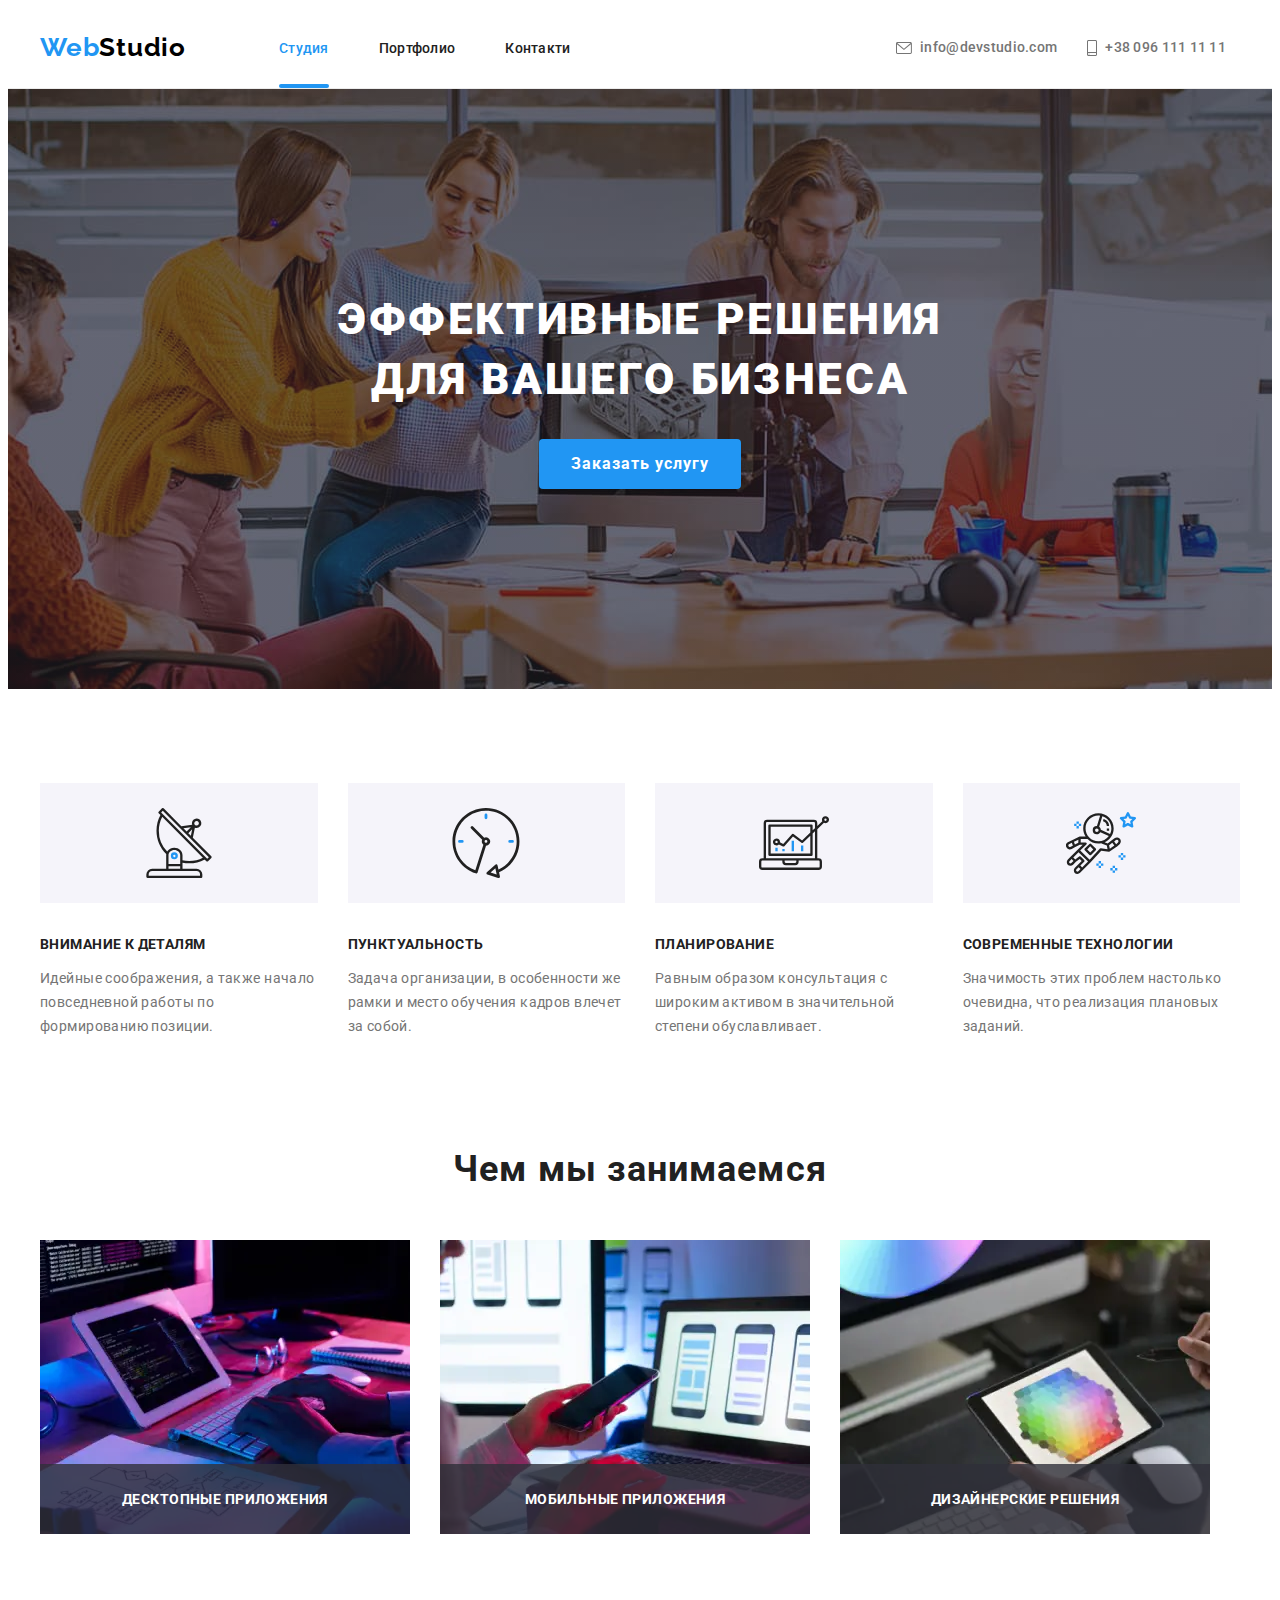
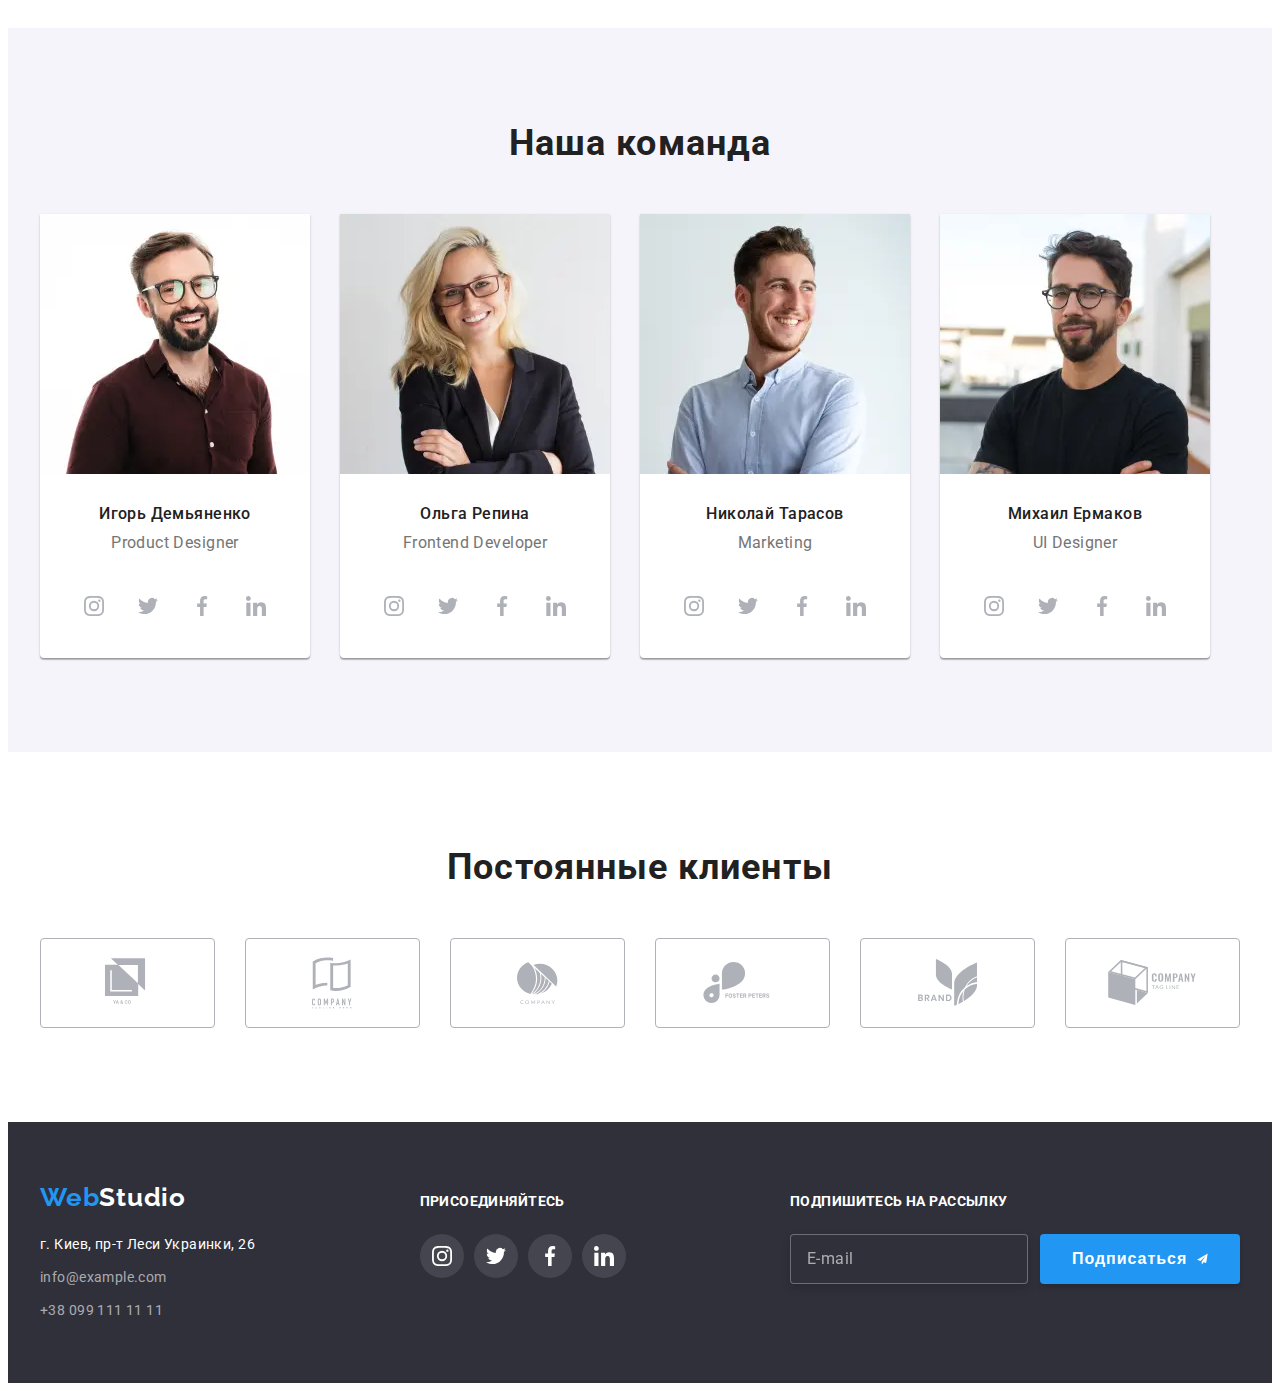
==== commit 62bfb54f: "after, fixed = max767" ====
--- a/index.html
+++ b/index.html
@@ -47,6 +47,7 @@
               </li>
             </ul>
           </nav>
+
           <div class="laaaaa">
             <ul class="header-contact list">
               <li class="header-contact__item--mail">
--- a/css/main.min.css
+++ b/css/main.min.css
@@ -1,2 +1,2 @@
-.visually-hidden{position:absolute !important;clip:rect(1px 1px 1px 1px);clip:rect(1px, 1px, 1px, 1px);padding:0 !important;border:0 !important;height:1px !important;width:1px !important;overflow:hidden}body{color:#212121;font-family:'Roboto', sans-serif;font-size:14px;font-weight:400;line-height:1.12;letter-spacing:.03em}body.modal-open{overflow:hidden}.list{padding:0;margin:0;list-style:none}.link{text-decoration:none}img{display:block;max-width:100%;height:auto}h2{margin-top:0;margin-bottom:30px;font-size:28px;font-weight:700;line-height:1.178;text-align:center;letter-spacing:0.03em}@media screen and (min-width: 1200px){h2{margin-bottom:50px;font-size:36px;line-height:1.167}}.container{width:100%;padding:0 15px;margin:0 auto}@media screen and (min-width: 480px){.container{width:480px}}@media screen and (min-width: 768px){.container{width:768px}}@media screen and (min-width: 1200px){.container{width:1200px}}.container.page-header{display:flex;justify-content:space-between;align-items:center}@media screen and (min-width: 768px){.footer .container{display:flex;flex-wrap:wrap;align-items:baseline;justify-content:space-around}}@media screen and (min-width: 1200px){.footer .container{align-items:baseline;justify-content:space-between}}.logo{padding-top:16px;padding-bottom:16px;color:#2196f3;font-family:'Raleway', sans-serif;font-weight:700;font-size:24px;line-height:1.167;letter-spacing:0.03em;text-decoration:none;transition:color 250ms cubic-bezier(0.4, 0, 0.2, 1)}@media screen and (min-width: 768px){.logo{padding-top:26px;padding-bottom:26px}}@media screen and (min-width: 1200px){.logo{padding-top:24px;padding-bottom:25px;font-size:26px;line-height:1.192}}.logo:hover,.logo:focus{color:#2196f3}.header-studio{color:#000}.footer-studio{color:#fff}.button{display:block;margin-left:auto;margin-right:auto;padding:10px 32px;color:#212121;background-color:#f5f4fa;font-family:inherit;font-weight:500;font-size:16px;line-height:1.63;align-items:center;letter-spacing:0.03em;text-decoration:none;border:0px;border-radius:4px;cursor:pointer}.button:hover,.button:focus{color:#fff;background-color:#2196f3}.button.primary{color:#fff;background-color:#2196f3;box-shadow:0px 4px 4px rgba(0,0,0,0.15);font-weight:700;line-height:1.88;letter-spacing:0.06em;transition:background-color 250ms cubic-bezier(0.4, 0, 0.2, 1)}.button.primary:hover,.button.primary:focus{background-color:#188ce8}.button.secondary{padding:6px 22px;width:100%;margin-bottom:15px;color:#212121;background-color:#f5f4fa;transition-property:color, background-color, box-shadow;transition-duration:250ms;transition-timing-function:cubic-bezier(0.4, 0, 0.2, 1)}.button.secondary:hover,.button.secondary:focus{color:#fff;background-color:#2196f3;box-shadow:0px 3px 1px rgba(0,0,0,0.1),0px 1px 2px rgba(0,0,0,0.08),0px 2px 2px rgba(0,0,0,0.12)}.mobile-menu-btn{display:inline-flex;margin:0;margin-right:6px;padding:0;border:none;background-color:transparent}.mobile-menu-btn:hover,.mobile-menu-btn:focus{color:#2196f3}@media screen and (min-width: 768px){.mobile-menu-btn{display:none}}.mobile-menu-btn-close{position:absolute;top:8px;right:15px;display:flex;justify-content:center;align-items:center;width:40px;height:40px;background:#fff;border:none}@media screen and (min-width: 768px){.mobile-menu-btn-close{display:none}}.mobile-menu-btn-close:hover,.mobile-menu-btn-close:focus{color:#2196f3;transition:fill 250ms cubic-bezier(0.4, 0, 0.2, 1)}.icon-menu,.icon-cross{fill:currentColor}.socnetworks{display:flex;justify-content:center}.socnetworks li{width:44px;height:44px;padding:0;margin:0}.team .socnetworks{padding:16px 32px 30px}.soclink{display:flex;justify-content:center;align-items:center;width:100%;height:100%;padding:0;margin:0;color:#afb1b8;border-radius:50%;transition:background-color 250ms cubic-bezier(0.4, 0, 0.2, 1),color 250ms cubic-bezier(0.4, 0, 0.2, 1)}.soclink-icon{width:20px;height:20px;fill:currentColor}.soclink:hover,.soclink:focus{color:#fff;background-color:#2196f3;outline:none}.socnetworks li+li{margin-left:10px}.navigation{display:flex;flex-wrap:wrap;margin-bottom:40px}@media screen and (min-width: 768px){.navigation{display:flex;justify-content:center;align-items:start;margin-bottom:30px}}@media screen and (min-width: 1200px){.navigation{margin-bottom:50px}}.navigation .item:not(:last-child){margin-right:8px}.portfolio{padding-top:60px;padding-bottom:60px}@media screen and (min-width: 1200px){.portfolio{padding-top:94px;padding-bottom:94px}}@media screen and (min-width: 768px){.portfolio-list{display:flex;flex-wrap:wrap;margin:-15px}}.portfolio-item{width:450px;background-color:#fff;outline:1px solid #eee}@media screen and (min-width: 768px){.portfolio-item{margin:15px;flex-basis:calc((100% - 60px) / 2)}}@media screen and (min-width: 1200px){.portfolio-item{flex-basis:calc((100% - 90px) / 3)}}.portfolio-link{width:100%;margin:0;text-decoration:none;transition-property:box-shadow, transform;transition-duration:250ms;transition-timing-function:cubic-bezier(0.4, 0, 0.2, 1)}.portfolio-link:hover,.portfolio-link:focus{box-shadow:0px 1px 1px rgba(0,0,0,0.12),0px 4px 4px rgba(0,0,0,0.06),1px 4px 6px rgba(0,0,0,0.16)}.portfolio-text{padding:20px 24px}.portfolio-title{margin-top:0px;margin-bottom:4px;color:#212121;font-weight:700;font-size:18px;line-height:2;letter-spacing:0.06em}.portfolio-type{margin:0px;color:#757575;font-size:16px;line-height:1.875;letter-spacing:0.03em}.portfolio-overlay{position:relative;overflow:hidden}.portfolio-overlay-text{position:absolute;top:0px;left:0px;margin:0;padding:63px 24px;width:100%;height:100%;color:#fff;background-color:rgba(33,150,243,0.9);font-weight:400;font-size:18px;line-height:1.556;letter-spacing:0.03em;opacity:0;transform:translatey(100%);transition:transform 250ms cubic-bezier(0.4, 0, 0.2, 1),opacity 250ms cubic-bezier(0.4, 0, 0.2, 1)}.portfolio-link:hover .portfolio-overlay-text,.portfolio-link:focus .portfolio-overlay-text{opacity:1;transform:translatey(0)}.hero{text-align:center;padding-top:118px;padding-bottom:118px;max-width:768px;margin:0 auto;background-color:#2f303a;background-repeat:no-repeat;background-position:center;background-size:cover;background-image:linear-gradient(to right, rgba(47,48,58,0.4), rgba(47,48,58,0.4)),url(../images/maine/hero/hero-mob.jpg)}@media screen and (min-device-pixel-ratio: 2), screen and (min-resolution: 192dpi), screen and (min-resolution: 2dppx){.hero{background-image:linear-gradient(to right, rgba(47,48,58,0.4), rgba(47,48,58,0.4)),url(../images/maine/hero/hero-mob@2x.jpg)}}@media screen and (min-width: 768px){.hero{max-width:1200px;background-image:linear-gradient(to right, rgba(47,48,58,0.4), rgba(47,48,58,0.4)),url(../images/maine/hero/hero-tablet.jpg)}}@media screen and (min-width: 768px) and (min-device-pixel-ratio: 2), screen and (min-width: 768px) and (min-resolution: 192dpi), screen and (min-width: 768px) and (min-resolution: 2dppx){.hero{background-image:linear-gradient(to right, rgba(47,48,58,0.4), rgba(47,48,58,0.4)),url(../images/maine/hero/hero-tablet@2x.jpg)}}@media screen and (min-width: 1200px){.hero{max-width:1600px;padding-top:200px;padding-bottom:200px;background-image:linear-gradient(to right, rgba(47,48,58,0.4), rgba(47,48,58,0.4)),url(../images/maine/hero/hero-desktop.jpg)}}@media screen and (min-width: 1200px) and (min-device-pixel-ratio: 2), screen and (min-width: 1200px) and (min-resolution: 192dpi), screen and (min-width: 1200px) and (min-resolution: 2dppx){.hero{background-image:linear-gradient(to right, rgba(47,48,58,0.4), rgba(47,48,58,0.4)),url(../images/maine/hero/hero-desktop@2x.jpg)}}.hero-title{margin-top:0;margin-bottom:30px;color:#fff;font-weight:900;font-size:26px;line-height:1.615;letter-spacing:0.06em}@media screen and (min-width: 1200px){.hero-title{font-size:44px;line-height:1.364}}.benefits{padding-top:60px;padding-bottom:60px}.benefits-div-icon{display:flex;justify-content:center;align-items:center;margin-bottom:30px;max-width:450px;height:120px;background-color:#f5f4fa}.benefits-list__title{margin-bottom:10px;text-align:center;font-weight:700;font-size:14px;line-height:1.714;letter-spacing:0.03em;text-transform:uppercase;margin-bottom:10px}.benefits-text{margin:0;color:#757575;line-height:1.71}.benefits__item:not(:last-child){margin-bottom:30px}@media screen and (min-width: 768px) and (max-width: 1200px){.benefits-list{display:flex;flex-wrap:wrap;margin:-15px}.benefits__item{margin:15px;flex-basis:calc(100% / 2 - 30px)}.benefits-list__title{text-align:left}.benefits__item:not(:last-child){margin-bottom:15px}}@media screen and (min-width: 1200px){.benefits{padding-top:94px;padding-bottom:94px}.benefits-list{display:flex}.benefits-list{display:flex;margin:-15px}.benefits__item{margin:15px;flex-basis:calc((100% - 120px) / 4)}.benefits-list__title{text-align:left}}@media screen and (max-width: 1199px){.job{display:none}}@media screen and (min-width: 1200px){.job{padding-bottom:94px}.job-list{display:flex}.job-link{text-decoration:none}.job-item{margin:0px}.job-list .job-item+.job-item{margin-left:30px}.job-thumb{position:relative}.job-text{position:absolute;height:auto;width:100%;margin:0;bottom:0;color:#fff;background:rgba(47,48,58,0.8);font-weight:700;font-size:14px;line-height:1.143;text-align:center;text-transform:uppercase;padding:27px 0}}.team{padding-top:60px;padding-bottom:60px;background-color:#f5f4fa}.team .item{margin-bottom:30px;background-color:#fff;box-shadow:0px 1px 3px rgba(0,0,0,0.12),0px 1px 1px rgba(0,0,0,0.14),0px 2px 1px rgba(0,0,0,0.2);border-radius:0px 0px 4px 4px}.team-link{color:#212121;text-decoration:none;outline:none}.team img{margin:0 auto 30px}.team h3{font-weight:500;font-size:16px;line-height:1.188;text-align:center;margin-top:0px;margin-bottom:10px}.team p{color:#757575;font-weight:400;font-size:16px;line-height:1.188;text-align:center;margin-top:0px}@media screen and (min-width: 768px){.team__list{display:flex;flex-wrap:wrap;margin:-15px}.team .item{margin:15px;flex-basis:calc(100% / 2 - 30px)}}@media screen and (min-width: 1200px){.team{padding-top:94px;padding-bottom:94px}.team__list{display:flex;margin:-15px}.team .item{margin:15px;flex-basis:calc(100% / 4 - 60px)}}.clients{padding-top:60px;padding-bottom:60px}.clients h2{margin-top:0;margin-bottom:30px;font-weight:700;font-size:28px;line-height:1.178;text-align:center;letter-spacing:0.03em}@media screen and (min-width: 1200px){.clients h2{margin-bottom:50px;font-size:36px;line-height:1.167}}.clients-list{display:flex;flex-wrap:wrap;margin:-15px}.clients .item{margin:15px;flex-basis:calc((100% - 60px) / 2);height:90px}@media screen and (min-width: 768px){.clients .item{flex-basis:calc((100% - 90px) / 3)}}@media screen and (min-width: 1200px){.clients{padding-top:94px;padding-bottom:94px}.clients .item{flex-basis:calc((100% - 180px) / 6)}}.clients .link{display:flex;justify-content:center;align-items:center;width:100%;height:100%;color:#afb1b8;border:1px solid #afb1b8;box-sizing:border-box;border-radius:4px;transition:border 250ms cubic-bezier(0.4, 0, 0.2, 1),color 250ms cubic-bezier(0.4, 0, 0.2, 1)}.clients .link:hover,.clients .link:focus{color:#2196f3;border:1px solid #2196f3}.clients-icon{fill:currentColor}.icon-logo-1{width:44.27px;height:49.23px}.icon-logo-2{width:40px;height:52px}.icon-logo-3{width:41px;height:42.6px}.icon-logo-4{width:79.66px;height:42.02px}.icon-logo-5{width:59px;height:47px}.icon-logo-6{width:88.48px;height:45.44px}.footer{background-color:#2f303a;text-align:center;padding-top:60px;padding-bottom:60px}@media screen and (min-width: 1200px){.footer{text-align:left}}.footer-logo-address>.logo{display:block;padding-top:0;padding-bottom:20px}.footer .link{margin-bottom:9px;display:inline-block;line-height:1.714}.footer .tel{margin-bottom:60px}@media screen and (min-width: 1200px){.footer .tel{margin-bottom:0px}}.footer-address>.link{color:#fff;font-style:normal;text-decoration:none}.footer .basement .mail,.footer .basement .tel{color:#ffffff99;text-decoration:none}.footer b{display:block;margin-bottom:20px;font-weight:700;font-size:14px;line-height:1.142;letter-spacing:0.03em;text-transform:uppercase;color:#fff}@media screen and (min-width: 1200px){.footer b{margin-bottom:25px}}.footer .socnetworks{margin:0;padding-bottom:60px}@media screen and (min-width: 1200px){.footer .socnetworks{padding:0}}.footer .soclink{color:#fff;background:rgba(255,255,255,0.1);transition:background-color 250ms cubic-bezier(0.4, 0, 0.2, 1),box-shadow 250ms cubic-bezier(0.4, 0, 0.2, 1)}.footer .soclink:hover,.footer .soclink:focus{background-color:#2196f3;outline:none}.footer .soclink-icon{fill:#fff}.footer-form-email{margin-bottom:20px;padding:0;padding-left:16px;width:100%;height:50px;font-family:Roboto;font-style:normal;font-weight:400px;font-size:16px;line-height:1.185px;letter-spacing:0.03em;color:whitesmoke;background:#2f303a;border:1px solid rgba(255,255,255,0.3);box-sizing:border-box;filter:drop-shadow(0px 4px 4px rgba(0,0,0,0.15));border-radius:4px}.footer-form-email::placeholder{color:rgba(255,255,255,0.6)}@media screen and (min-width: 768px){.footer-sign-up{width:450px}}@media screen and (min-width: 1200px){.footer-form .sign-up{display:flex}}.footer-sign-up-bth{display:flex;margin:0 auto;align-items:center;justify-content:center;padding:10px 32px;width:200px;height:50px;font-weight:700;font-size:16px;line-height:1.875px;letter-spacing:0.06em;color:#fff;background:#2196f3;box-shadow:0px 4px 4px rgba(0,0,0,0.15);border-radius:4px;background-origin:border-box;border:transparent;cursor:pointer}@media screen and (min-width: 1200px){.footer-sign-up-bth{margin-left:12px}}.sign-up-icon{margin-left:10px;fill:#fff}.backdrop{position:fixed;width:100vw;height:100vh;top:0;left:0;background-color:rgba(0,0,0,0.2);opacity:1;transition:opacity 250ms cubic-bezier(0.4, 0, 0.2, 1),visibility 250ms cubic-bezier(0.4, 0, 0.2, 1)}.modal{padding:40px;position:absolute;top:50%;left:50%;transform:translate(-50%, -50%);width:528px;height:581px;background:#fff;box-shadow:0px 1px 3px rgba(0,0,0,0.12),0px 1px 1px rgba(0,0,0,0.14),0px 2px 1px rgba(0,0,0,0.2);border-radius:4px;transition:transform 250ms cubic-bezier(0.4, 0, 0.2, 1);transform:translate(-50%, -50%) rotate(1turn)}@media screen and (max-width: 1199px){.modal{height:95%;max-height:609px;overflow:scroll;width:100%;max-width:450px}}.backdrop.is-hidden .modal{transform:translate(-50%, -50%) rotate(0deg)}.backdrop.is-hidden{opacity:0;visibility:hidden;pointer-events:none}.btn-modal-close{position:absolute;top:8px;right:8px;display:flex;justify-content:center;align-items:center;width:30px;height:30px;border-radius:50%;background:#fff;border:1px solid rgba(0,0,0,0.1);box-sizing:border-box;cursor:pointer}.btn-modal-close:hover,.btn-modal-close:focus{color:#2196f3;transition:color 250ms cubic-bezier(0.4, 0, 0.2, 1)}.icon-close{fill:#000}.modal-form{display:flex;flex-direction:column}.modal-form-text{margin-top:0;margin-bottom:12px;font-weight:700;font-size:20px;line-height:1.15;text-align:center;letter-spacing:0.03em;color:#212121}@media screen and (max-width: 1199px){.modal-form-text{font-weight:20px;line-height:1.5}}.name-label,.tel-label,.email-label,.comment-label{display:inline-block;margin-bottom:4px;font-weight:400;font-size:12px;line-height:1.167;letter-spacing:0.01em;color:#757575}.name-input,.tel-input,.email-input{width:100%;height:40px;padding-left:42px;border:1px solid rgba(33,33,33,0.2);box-sizing:border-box;border-radius:4px}.comment-input{display:block;width:100%;height:120px;padding-left:16px;padding-top:12px;border:1px solid rgba(33,33,33,0.2);box-sizing:border-box;border-radius:4px;resize:none}.name-input:focus,.tel-input:focus,.email-input:focus,.comment-input:focus{border:1px solid #2196f3;box-sizing:border-box;border-radius:4px;outline:none;transition:border 250ms cubic-bezier(0.4, 0, 0.2, 1)}.button-form-send{display:flex;justify-content:center;align-items:center;margin-left:auto;margin-right:auto;width:200px;height:50px;font-family:Roboto;font-style:normal;font-weight:700;font-size:16px;line-height:1.875;letter-spacing:0.06em;color:#fff;background:#2196f3;box-shadow:0px 4px 4px rgba(0,0,0,0.15);border-radius:4px;cursor:pointer;background-origin:border-box;border:transparent}.button-form-send:focus{background:#188ce8;background-origin:border-box;border:transparent}div.relative{position:relative}.modal-form .name-icon,.modal-form .tel-icon,.modal-form .email-icon{position:absolute;top:50%;left:12px;transform:translateY(-50%)}.modal-form input:focus ~ svg{fill:#2196f3;transition:fill 250ms cubic-bezier(0.4, 0, 0.2, 1)}.checkbox0{position:absolute;appearance:none;-moz-appearance:none;-webkit-appearance:none}.checkbox-label0{margin-left:23px;display:block;font-weight:400;font-size:14px;line-height:1.714;letter-spacing:0.03em;color:#757575}@media screen and (max-width: 1199px){.checkbox-label0{font-size:12px;line-height:1.167}}.checkbox-label0::after{position:absolute;top:50%;left:1px;transform:translateY(-50%);content:'';display:inline-block;width:16px;height:15px;border-radius:2px;background-image:url(../images/maine/icon-empty.svg);background-origin:border-box}.exept-form-field0{position:relative;display:flex;justify-content:center;align-items:center;margin-bottom:30px}.exept-form-field0 a{color:#2196f3}.comment-form-field{margin-bottom:20px}.exept0{margin-left:4px}@media screen and (max-width: 1199px){.exept0{font-size:12px;line-height:1.167}}.checkbox0:checked+.checkbox-label0::after{background-image:url(../images/maine/icon-check.svg);background-origin:border-box;border-radius:2px;transition:fill 250ms cubic-bezier(0.4, 0, 0.2, 1)}.name-form-field,.tel-form-field,.email-form-field{margin-bottom:10px}.mobile-menu-container{z-index:1;position:fixed;display:none;background-color:#fff;padding-left:40px;padding-top:48px;padding-bottom:48px;padding-right:15px;width:100vw;height:100vh;color:#212121;font-family:Roboto;font-weight:500;font-size:10px;line-height:1.175;letter-spacing:0.02em}@media screen and (min-width: 480px){.mobile-menu-container{font-size:40px}}.mobile-menu-container.is-open{display:block;position:absolute;top:0px;left:0px}@media screen and (min-width: 768px){.mobile-menu-container{display:flex;position:static;align-items:center;justify-content:space-between;padding:0;padding-right:15px;margin:0;min-width:619px;height:100%;font-weight:500;font-size:14px;line-height:1.143}}@media screen and (min-width: 1200px){.mobile-menu-container{min-width:1040px}}.laaaaa{position:fixed;bottom:10px;left:10px}.site-nav{display:flex;justify-content:space-between;margin-bottom:auto}.site-nav-list{margin-bottom:302px}@media screen and (min-width: 768px){.site-nav-list{margin-bottom:0;margin-left:88px;display:flex;justify-content:space-between}}@media screen and (min-width: 1200px){.site-nav-list{margin-left:93px}}.site-nav .link{display:block;color:#212121;text-decoration:none}.site-nav .link:hover,.site-nav .link:hover{color:#2196f3}@media screen and (min-width: 768px){.site-nav .link{padding-top:32px;padding-bottom:32px}}.site-nav-list__item:not(:last-child){margin-bottom:32px}@media screen and (min-width: 768px){.site-nav-list__item:not(:last-child){margin-bottom:0;margin-right:50px}}.header-contact__icon--mail,.header-contact__icon--tel{display:none;fill:currentColor}@media screen and (min-width: 768px){.header-contact__icon--mail,.header-contact__icon--tel{display:inline-flex;align-items:center;justify-content:center;margin-right:8px}}.header-contact{display:flex;flex-direction:column-reverse;margin-bottom:64px}@media screen and (min-width: 768px){.header-contact{margin:0;flex-direction:column}.header-contact .header-contact__item--mail{margin-bottom:10px}}@media screen and (min-width: 1200px){.header-contact{flex-direction:row}.header-contact .header-contact__item--mail{margin-bottom:0px}}.header-contact__link--tel{color:#2196f3;font-size:10px;line-height:1.176;text-decoration:none}@media screen and (min-width: 480px){.header-contact__link--tel{font-size:34px}}.header-contact__link--tel:hover,.header-contact__link--tel:focus{color:#2196f3}@media screen and (min-width: 1200px){.header-contact__link--tel{display:flex;align-items:center;justify-content:center;margin-left:30px}}.header-contact__link--mail{color:#757575;font-size:10px;line-height:1.167;text-decoration:none}@media screen and (min-width: 480px){.header-contact__link--mail{font-size:24px}}.header-contact__link--mail:hover,.header-contact__link--mail:focus{color:#2196f3}@media screen and (min-width: 1200px){.header-contact__link--mail{display:flex;align-items:center;justify-content:center}}@media screen and (min-width: 768px){.header-contact__link--mail,.header-contact__link--tel{display:flex;color:#757575;font-weight:500;font-size:12px;line-height:1.167}}@media screen and (min-width: 1200px){.header-contact__link--mail,.header-contact__link--tel{font-size:14px;line-height:1.13}}.mobile-menu-soclink-list{display:flex}@media screen and (min-width: 768px){.mobile-menu-soclink-list{display:none}}.mobile-menu-soclink-link{position:relative;display:block;margin-right:10px;padding-right:10px;color:#2196f3;font-size:10px;line-height:1.222;text-decoration:none}@media screen and (min-width: 480px){.mobile-menu-soclink-link{font-size:18px}}.mobile-menu-soclink-link::after{position:absolute;content:'';top:0;right:0;display:block;height:22px;width:1px;background-color:#757575}.site-nav-list__item .current{position:relative;display:block;color:#2196f3}.site-nav-list__item .current::after{position:absolute;content:'';bottom:0;left:0;display:block;height:4px;width:100%;background-color:#2196f3;border-radius:2px;align-self:flex-end}@media screen and (max-width: 767px){.site-nav-list__item .current::after{display:none}}.mobile-menu-soclink-link--Linkedin::after{display:none}.icon-menu,.icon-cross{fill:currentColor}@media screen and (min-width: 768px){.header-contact__icon--mail{width:14px;height:10px}}@media screen and (min-width: 1200px){.header-contact__icon--mail{width:16px;height:12px}}@media screen and (min-width: 768px){.header-contact__icon--tel{width:10px;height:14px}}@media screen and (min-width: 1200px){.header-contact__icon--tel{width:10px;height:16px}}.header{border-bottom-width:1px;border-bottom-style:solid;border-bottom-color:#ececec}
+.visually-hidden{position:absolute !important;clip:rect(1px 1px 1px 1px);clip:rect(1px, 1px, 1px, 1px);padding:0 !important;border:0 !important;height:1px !important;width:1px !important;overflow:hidden}body{color:#212121;font-family:'Roboto', sans-serif;font-size:14px;font-weight:400;line-height:1.12;letter-spacing:.03em}body.modal-open{overflow:hidden}.list{padding:0;margin:0;list-style:none}.link{text-decoration:none}img{display:block;max-width:100%;height:auto}h2{margin-top:0;margin-bottom:30px;font-size:28px;font-weight:700;line-height:1.178;text-align:center;letter-spacing:0.03em}@media screen and (min-width: 1200px){h2{margin-bottom:50px;font-size:36px;line-height:1.167}}.container{width:100%;padding:0 15px;margin:0 auto}@media screen and (min-width: 480px){.container{width:480px}}@media screen and (min-width: 768px){.container{width:768px}}@media screen and (min-width: 1200px){.container{width:1200px}}.container.page-header{display:flex;justify-content:space-between;align-items:center}@media screen and (min-width: 768px){.footer .container{display:flex;flex-wrap:wrap;align-items:baseline;justify-content:space-around}}@media screen and (min-width: 1200px){.footer .container{align-items:baseline;justify-content:space-between}}.logo{padding-top:16px;padding-bottom:16px;color:#2196f3;font-family:'Raleway', sans-serif;font-weight:700;font-size:24px;line-height:1.167;letter-spacing:0.03em;text-decoration:none;transition:color 250ms cubic-bezier(0.4, 0, 0.2, 1)}@media screen and (min-width: 768px){.logo{padding-top:26px;padding-bottom:26px}}@media screen and (min-width: 1200px){.logo{padding-top:24px;padding-bottom:25px;font-size:26px;line-height:1.192}}.logo:hover,.logo:focus{color:#2196f3}.header-studio{color:#000}.footer-studio{color:#fff}.button{display:block;margin-left:auto;margin-right:auto;padding:10px 32px;color:#212121;background-color:#f5f4fa;font-family:inherit;font-weight:500;font-size:16px;line-height:1.63;align-items:center;letter-spacing:0.03em;text-decoration:none;border:0px;border-radius:4px;cursor:pointer}.button:hover,.button:focus{color:#fff;background-color:#2196f3}.button.primary{color:#fff;background-color:#2196f3;box-shadow:0px 4px 4px rgba(0,0,0,0.15);font-weight:700;line-height:1.88;letter-spacing:0.06em;transition:background-color 250ms cubic-bezier(0.4, 0, 0.2, 1)}.button.primary:hover,.button.primary:focus{background-color:#188ce8}.button.secondary{padding:6px 22px;width:100%;margin-bottom:15px;color:#212121;background-color:#f5f4fa;transition-property:color, background-color, box-shadow;transition-duration:250ms;transition-timing-function:cubic-bezier(0.4, 0, 0.2, 1)}.button.secondary:hover,.button.secondary:focus{color:#fff;background-color:#2196f3;box-shadow:0px 3px 1px rgba(0,0,0,0.1),0px 1px 2px rgba(0,0,0,0.08),0px 2px 2px rgba(0,0,0,0.12)}.mobile-menu-btn{display:inline-flex;margin:0;margin-right:6px;padding:0;border:none;background-color:transparent}.mobile-menu-btn:hover,.mobile-menu-btn:focus{color:#2196f3}@media screen and (min-width: 768px){.mobile-menu-btn{display:none}}.mobile-menu-btn-close{position:absolute;top:8px;right:15px;display:flex;justify-content:center;align-items:center;width:40px;height:40px;background:#fff;border:none}@media screen and (min-width: 768px){.mobile-menu-btn-close{display:none}}.mobile-menu-btn-close:hover,.mobile-menu-btn-close:focus{color:#2196f3;transition:fill 250ms cubic-bezier(0.4, 0, 0.2, 1)}.icon-menu,.icon-cross{fill:currentColor}.socnetworks{display:flex;justify-content:center}.socnetworks li{width:44px;height:44px;padding:0;margin:0}.team .socnetworks{padding:16px 32px 30px}.soclink{display:flex;justify-content:center;align-items:center;width:100%;height:100%;padding:0;margin:0;color:#afb1b8;border-radius:50%;transition:background-color 250ms cubic-bezier(0.4, 0, 0.2, 1),color 250ms cubic-bezier(0.4, 0, 0.2, 1)}.soclink-icon{width:20px;height:20px;fill:currentColor}.soclink:hover,.soclink:focus{color:#fff;background-color:#2196f3;outline:none}.socnetworks li+li{margin-left:10px}.navigation{display:flex;flex-wrap:wrap;margin-bottom:40px}@media screen and (min-width: 768px){.navigation{display:flex;justify-content:center;align-items:start;margin-bottom:30px}}@media screen and (min-width: 1200px){.navigation{margin-bottom:50px}}.navigation .item:not(:last-child){margin-right:8px}.portfolio{padding-top:60px;padding-bottom:60px}@media screen and (min-width: 1200px){.portfolio{padding-top:94px;padding-bottom:94px}}@media screen and (min-width: 768px){.portfolio-list{display:flex;flex-wrap:wrap;margin:-15px}}.portfolio-item{width:450px;background-color:#fff;outline:1px solid #eee}@media screen and (min-width: 768px){.portfolio-item{margin:15px;flex-basis:calc((100% - 60px) / 2)}}@media screen and (min-width: 1200px){.portfolio-item{flex-basis:calc((100% - 90px) / 3)}}.portfolio-link{width:100%;margin:0;text-decoration:none;transition-property:box-shadow, transform;transition-duration:250ms;transition-timing-function:cubic-bezier(0.4, 0, 0.2, 1)}.portfolio-link:hover,.portfolio-link:focus{box-shadow:0px 1px 1px rgba(0,0,0,0.12),0px 4px 4px rgba(0,0,0,0.06),1px 4px 6px rgba(0,0,0,0.16)}.portfolio-text{padding:20px 24px}.portfolio-title{margin-top:0px;margin-bottom:4px;color:#212121;font-weight:700;font-size:18px;line-height:2;letter-spacing:0.06em}.portfolio-type{margin:0px;color:#757575;font-size:16px;line-height:1.875;letter-spacing:0.03em}.portfolio-overlay{position:relative;overflow:hidden}.portfolio-overlay-text{position:absolute;top:0px;left:0px;margin:0;padding:63px 24px;width:100%;height:100%;color:#fff;background-color:rgba(33,150,243,0.9);font-weight:400;font-size:18px;line-height:1.556;letter-spacing:0.03em;opacity:0;transform:translatey(100%);transition:transform 250ms cubic-bezier(0.4, 0, 0.2, 1),opacity 250ms cubic-bezier(0.4, 0, 0.2, 1)}.portfolio-link:hover .portfolio-overlay-text,.portfolio-link:focus .portfolio-overlay-text{opacity:1;transform:translatey(0)}.hero{text-align:center;padding-top:118px;padding-bottom:118px;max-width:768px;margin:0 auto;background-color:#2f303a;background-repeat:no-repeat;background-position:center;background-size:cover;background-image:linear-gradient(to right, rgba(47,48,58,0.4), rgba(47,48,58,0.4)),url(../images/maine/hero/hero-mob.jpg)}@media screen and (min-device-pixel-ratio: 2), screen and (min-resolution: 192dpi), screen and (min-resolution: 2dppx){.hero{background-image:linear-gradient(to right, rgba(47,48,58,0.4), rgba(47,48,58,0.4)),url(../images/maine/hero/hero-mob@2x.jpg)}}@media screen and (min-width: 768px){.hero{max-width:1200px;background-image:linear-gradient(to right, rgba(47,48,58,0.4), rgba(47,48,58,0.4)),url(../images/maine/hero/hero-tablet.jpg)}}@media screen and (min-width: 768px) and (min-device-pixel-ratio: 2), screen and (min-width: 768px) and (min-resolution: 192dpi), screen and (min-width: 768px) and (min-resolution: 2dppx){.hero{background-image:linear-gradient(to right, rgba(47,48,58,0.4), rgba(47,48,58,0.4)),url(../images/maine/hero/hero-tablet@2x.jpg)}}@media screen and (min-width: 1200px){.hero{max-width:1600px;padding-top:200px;padding-bottom:200px;background-image:linear-gradient(to right, rgba(47,48,58,0.4), rgba(47,48,58,0.4)),url(../images/maine/hero/hero-desktop.jpg)}}@media screen and (min-width: 1200px) and (min-device-pixel-ratio: 2), screen and (min-width: 1200px) and (min-resolution: 192dpi), screen and (min-width: 1200px) and (min-resolution: 2dppx){.hero{background-image:linear-gradient(to right, rgba(47,48,58,0.4), rgba(47,48,58,0.4)),url(../images/maine/hero/hero-desktop@2x.jpg)}}.hero-title{margin-top:0;margin-bottom:30px;color:#fff;font-weight:900;font-size:26px;line-height:1.615;letter-spacing:0.06em}@media screen and (min-width: 1200px){.hero-title{font-size:44px;line-height:1.364}}.benefits{padding-top:60px;padding-bottom:60px}.benefits-div-icon{display:flex;justify-content:center;align-items:center;margin-bottom:30px;max-width:450px;height:120px;background-color:#f5f4fa}.benefits-list__title{margin-bottom:10px;text-align:center;font-weight:700;font-size:14px;line-height:1.714;letter-spacing:0.03em;text-transform:uppercase;margin-bottom:10px}.benefits-text{margin:0;color:#757575;line-height:1.71}.benefits__item:not(:last-child){margin-bottom:30px}@media screen and (min-width: 768px) and (max-width: 1200px){.benefits-list{display:flex;flex-wrap:wrap;margin:-15px}.benefits__item{margin:15px;flex-basis:calc(100% / 2 - 30px)}.benefits-list__title{text-align:left}.benefits__item:not(:last-child){margin-bottom:15px}}@media screen and (min-width: 1200px){.benefits{padding-top:94px;padding-bottom:94px}.benefits-list{display:flex}.benefits-list{display:flex;margin:-15px}.benefits__item{margin:15px;flex-basis:calc((100% - 120px) / 4)}.benefits-list__title{text-align:left}}@media screen and (max-width: 1199px){.job{display:none}}@media screen and (min-width: 1200px){.job{padding-bottom:94px}.job-list{display:flex}.job-link{text-decoration:none}.job-item{margin:0px}.job-list .job-item+.job-item{margin-left:30px}.job-thumb{position:relative}.job-text{position:absolute;height:auto;width:100%;margin:0;bottom:0;color:#fff;background:rgba(47,48,58,0.8);font-weight:700;font-size:14px;line-height:1.143;text-align:center;text-transform:uppercase;padding:27px 0}}.team{padding-top:60px;padding-bottom:60px;background-color:#f5f4fa}.team .item{margin-bottom:30px;background-color:#fff;box-shadow:0px 1px 3px rgba(0,0,0,0.12),0px 1px 1px rgba(0,0,0,0.14),0px 2px 1px rgba(0,0,0,0.2);border-radius:0px 0px 4px 4px}.team-link{color:#212121;text-decoration:none;outline:none}.team img{margin:0 auto 30px}.team h3{font-weight:500;font-size:16px;line-height:1.188;text-align:center;margin-top:0px;margin-bottom:10px}.team p{color:#757575;font-weight:400;font-size:16px;line-height:1.188;text-align:center;margin-top:0px}@media screen and (min-width: 768px){.team__list{display:flex;flex-wrap:wrap;margin:-15px}.team .item{margin:15px;flex-basis:calc(100% / 2 - 30px)}}@media screen and (min-width: 1200px){.team{padding-top:94px;padding-bottom:94px}.team__list{display:flex;margin:-15px}.team .item{margin:15px;flex-basis:calc(100% / 4 - 60px)}}.clients{padding-top:60px;padding-bottom:60px}.clients h2{margin-top:0;margin-bottom:30px;font-weight:700;font-size:28px;line-height:1.178;text-align:center;letter-spacing:0.03em}@media screen and (min-width: 1200px){.clients h2{margin-bottom:50px;font-size:36px;line-height:1.167}}.clients-list{display:flex;flex-wrap:wrap;margin:-15px}.clients .item{margin:15px;flex-basis:calc((100% - 60px) / 2);height:90px}@media screen and (min-width: 768px){.clients .item{flex-basis:calc((100% - 90px) / 3)}}@media screen and (min-width: 1200px){.clients{padding-top:94px;padding-bottom:94px}.clients .item{flex-basis:calc((100% - 180px) / 6)}}.clients .link{display:flex;justify-content:center;align-items:center;width:100%;height:100%;color:#afb1b8;border:1px solid #afb1b8;box-sizing:border-box;border-radius:4px;transition:border 250ms cubic-bezier(0.4, 0, 0.2, 1),color 250ms cubic-bezier(0.4, 0, 0.2, 1)}.clients .link:hover,.clients .link:focus{color:#2196f3;border:1px solid #2196f3}.clients-icon{fill:currentColor}.icon-logo-1{width:44.27px;height:49.23px}.icon-logo-2{width:40px;height:52px}.icon-logo-3{width:41px;height:42.6px}.icon-logo-4{width:79.66px;height:42.02px}.icon-logo-5{width:59px;height:47px}.icon-logo-6{width:88.48px;height:45.44px}.footer{background-color:#2f303a;text-align:center;padding-top:60px;padding-bottom:60px}@media screen and (min-width: 1200px){.footer{text-align:left}}.footer-logo-address>.logo{display:block;padding-top:0;padding-bottom:20px}.footer .link{margin-bottom:9px;display:inline-block;line-height:1.714}.footer .tel{margin-bottom:60px}@media screen and (min-width: 1200px){.footer .tel{margin-bottom:0px}}.footer-address>.link{color:#fff;font-style:normal;text-decoration:none}.footer .basement .mail,.footer .basement .tel{color:#ffffff99;text-decoration:none}.footer b{display:block;margin-bottom:20px;font-weight:700;font-size:14px;line-height:1.142;letter-spacing:0.03em;text-transform:uppercase;color:#fff}@media screen and (min-width: 1200px){.footer b{margin-bottom:25px}}.footer .socnetworks{margin:0;padding-bottom:60px}@media screen and (min-width: 1200px){.footer .socnetworks{padding:0}}.footer .soclink{color:#fff;background:rgba(255,255,255,0.1);transition:background-color 250ms cubic-bezier(0.4, 0, 0.2, 1),box-shadow 250ms cubic-bezier(0.4, 0, 0.2, 1)}.footer .soclink:hover,.footer .soclink:focus{background-color:#2196f3;outline:none}.footer .soclink-icon{fill:#fff}.footer-form-email{margin-bottom:20px;padding:0;padding-left:16px;width:100%;height:50px;font-family:Roboto;font-style:normal;font-weight:400px;font-size:16px;line-height:1.185px;letter-spacing:0.03em;color:whitesmoke;background:#2f303a;border:1px solid rgba(255,255,255,0.3);box-sizing:border-box;filter:drop-shadow(0px 4px 4px rgba(0,0,0,0.15));border-radius:4px}.footer-form-email::placeholder{color:rgba(255,255,255,0.6)}@media screen and (min-width: 768px){.footer-sign-up{width:450px}}@media screen and (min-width: 1200px){.footer-form .sign-up{display:flex}}.footer-sign-up-bth{display:flex;margin:0 auto;align-items:center;justify-content:center;padding:10px 32px;width:200px;height:50px;font-weight:700;font-size:16px;line-height:1.875px;letter-spacing:0.06em;color:#fff;background:#2196f3;box-shadow:0px 4px 4px rgba(0,0,0,0.15);border-radius:4px;background-origin:border-box;border:transparent;cursor:pointer}@media screen and (min-width: 1200px){.footer-sign-up-bth{margin-left:12px}}.sign-up-icon{margin-left:10px;fill:#fff}.backdrop{position:fixed;width:100vw;height:100vh;top:0;left:0;background-color:rgba(0,0,0,0.2);opacity:1;transition:opacity 250ms cubic-bezier(0.4, 0, 0.2, 1),visibility 250ms cubic-bezier(0.4, 0, 0.2, 1)}.modal{padding:40px;position:absolute;top:50%;left:50%;transform:translate(-50%, -50%);width:528px;height:581px;background:#fff;box-shadow:0px 1px 3px rgba(0,0,0,0.12),0px 1px 1px rgba(0,0,0,0.14),0px 2px 1px rgba(0,0,0,0.2);border-radius:4px;transition:transform 250ms cubic-bezier(0.4, 0, 0.2, 1);transform:translate(-50%, -50%) rotate(1turn)}@media screen and (max-width: 1199px){.modal{height:95%;max-height:609px;overflow:scroll;width:100%;max-width:450px}}.backdrop.is-hidden .modal{transform:translate(-50%, -50%) rotate(0deg)}.backdrop.is-hidden{opacity:0;visibility:hidden;pointer-events:none}.btn-modal-close{position:absolute;top:8px;right:8px;display:flex;justify-content:center;align-items:center;width:30px;height:30px;border-radius:50%;background:#fff;border:1px solid rgba(0,0,0,0.1);box-sizing:border-box;cursor:pointer}.btn-modal-close:hover,.btn-modal-close:focus{color:#2196f3;transition:color 250ms cubic-bezier(0.4, 0, 0.2, 1)}.icon-close{fill:#000}.modal-form{display:flex;flex-direction:column}.modal-form-text{margin-top:0;margin-bottom:12px;font-weight:700;font-size:20px;line-height:1.15;text-align:center;letter-spacing:0.03em;color:#212121}@media screen and (max-width: 1199px){.modal-form-text{font-weight:20px;line-height:1.5}}.name-label,.tel-label,.email-label,.comment-label{display:inline-block;margin-bottom:4px;font-weight:400;font-size:12px;line-height:1.167;letter-spacing:0.01em;color:#757575}.name-input,.tel-input,.email-input{width:100%;height:40px;padding-left:42px;border:1px solid rgba(33,33,33,0.2);box-sizing:border-box;border-radius:4px}.comment-input{display:block;width:100%;height:120px;padding-left:16px;padding-top:12px;border:1px solid rgba(33,33,33,0.2);box-sizing:border-box;border-radius:4px;resize:none}.name-input:focus,.tel-input:focus,.email-input:focus,.comment-input:focus{border:1px solid #2196f3;box-sizing:border-box;border-radius:4px;outline:none;transition:border 250ms cubic-bezier(0.4, 0, 0.2, 1)}.button-form-send{display:flex;justify-content:center;align-items:center;margin-left:auto;margin-right:auto;width:200px;height:50px;font-family:Roboto;font-style:normal;font-weight:700;font-size:16px;line-height:1.875;letter-spacing:0.06em;color:#fff;background:#2196f3;box-shadow:0px 4px 4px rgba(0,0,0,0.15);border-radius:4px;cursor:pointer;background-origin:border-box;border:transparent}.button-form-send:focus{background:#188ce8;background-origin:border-box;border:transparent}div.relative{position:relative}.modal-form .name-icon,.modal-form .tel-icon,.modal-form .email-icon{position:absolute;top:50%;left:12px;transform:translateY(-50%)}.modal-form input:focus ~ svg{fill:#2196f3;transition:fill 250ms cubic-bezier(0.4, 0, 0.2, 1)}.checkbox0{position:absolute;appearance:none;-moz-appearance:none;-webkit-appearance:none}.checkbox-label0{margin-left:23px;display:block;font-weight:400;font-size:14px;line-height:1.714;letter-spacing:0.03em;color:#757575}@media screen and (max-width: 1199px){.checkbox-label0{font-size:12px;line-height:1.167}}.checkbox-label0::after{position:absolute;top:50%;left:1px;transform:translateY(-50%);content:'';display:inline-block;width:16px;height:15px;border-radius:2px;background-image:url(../images/maine/icon-empty.svg);background-origin:border-box}.exept-form-field0{position:relative;display:flex;justify-content:center;align-items:center;margin-bottom:30px}.exept-form-field0 a{color:#2196f3}.comment-form-field{margin-bottom:20px}.exept0{margin-left:4px}@media screen and (max-width: 1199px){.exept0{font-size:12px;line-height:1.167}}.checkbox0:checked+.checkbox-label0::after{background-image:url(../images/maine/icon-check.svg);background-origin:border-box;border-radius:2px;transition:fill 250ms cubic-bezier(0.4, 0, 0.2, 1)}.name-form-field,.tel-form-field,.email-form-field{margin-bottom:10px}.mobile-menu-container{z-index:1;position:fixed;display:none;background-color:#fff;padding-left:40px;padding-top:48px;padding-bottom:48px;padding-right:15px;width:100vw;height:100vh;color:#212121;font-family:Roboto;font-weight:500;font-size:10px;line-height:1.175;letter-spacing:0.02em}@media screen and (min-width: 480px){.mobile-menu-container{font-size:40px}}.mobile-menu-container.is-open{display:block;position:absolute;top:0px;left:0px}@media screen and (min-width: 768px){.mobile-menu-container{display:flex;position:static;align-items:center;justify-content:space-between;padding:0;padding-right:15px;margin:0;min-width:619px;height:100%;font-weight:500;font-size:14px;line-height:1.143}}@media screen and (min-width: 1200px){.mobile-menu-container{min-width:1040px}}@media screen and (max-width: 767px){.laaaaa{position:fixed;bottom:48px;left:40px}}.site-nav{display:flex;justify-content:space-between;margin-bottom:auto}.site-nav-list{margin-bottom:302px}@media screen and (min-width: 768px){.site-nav-list{margin-bottom:0;margin-left:88px;display:flex;justify-content:space-between}}@media screen and (min-width: 1200px){.site-nav-list{margin-left:93px}}.site-nav .link{display:block;color:#212121;text-decoration:none}.site-nav .link:hover,.site-nav .link:hover{color:#2196f3}@media screen and (min-width: 768px){.site-nav .link{padding-top:32px;padding-bottom:32px}}.site-nav-list__item:not(:last-child){margin-bottom:32px}@media screen and (min-width: 768px){.site-nav-list__item:not(:last-child){margin-bottom:0;margin-right:50px}}.header-contact__icon--mail,.header-contact__icon--tel{display:none;fill:currentColor}@media screen and (min-width: 768px){.header-contact__icon--mail,.header-contact__icon--tel{display:inline-flex;align-items:center;justify-content:center;margin-right:8px}}.header-contact{display:flex;flex-direction:column-reverse;margin-bottom:64px}@media screen and (min-width: 768px){.header-contact{margin:0;flex-direction:column}.header-contact .header-contact__item--mail{margin-bottom:10px}}@media screen and (min-width: 1200px){.header-contact{flex-direction:row}.header-contact .header-contact__item--mail{margin-bottom:0px}}.header-contact__link--tel{color:#2196f3;font-size:10px;line-height:1.176;text-decoration:none}@media screen and (min-width: 480px){.header-contact__link--tel{font-size:34px}}.header-contact__link--tel:hover,.header-contact__link--tel:focus{color:#2196f3}@media screen and (min-width: 1200px){.header-contact__link--tel{display:flex;align-items:center;justify-content:center;margin-left:30px}}.header-contact__link--mail{color:#757575;font-size:10px;line-height:1.167;text-decoration:none}@media screen and (min-width: 480px){.header-contact__link--mail{font-size:24px}}.header-contact__link--mail:hover,.header-contact__link--mail:focus{color:#2196f3}@media screen and (min-width: 1200px){.header-contact__link--mail{display:flex;align-items:center;justify-content:center}}@media screen and (min-width: 768px){.header-contact__link--mail,.header-contact__link--tel{display:flex;color:#757575;font-weight:500;font-size:12px;line-height:1.167}}@media screen and (min-width: 1200px){.header-contact__link--mail,.header-contact__link--tel{font-size:14px;line-height:1.13}}.mobile-menu-soclink-list{display:flex}@media screen and (min-width: 768px){.mobile-menu-soclink-list{display:none}}.mobile-menu-soclink-link{position:relative;display:block;margin-right:10px;padding-right:10px;color:#2196f3;font-size:10px;line-height:1.222;text-decoration:none}@media screen and (min-width: 480px){.mobile-menu-soclink-link{font-size:18px}}.mobile-menu-soclink-link::after{position:absolute;content:'';top:0;right:0;display:block;height:10px;width:1px;background-color:#757575}@media screen and (min-width: 480px){.mobile-menu-soclink-link::after{height:22px}}.site-nav-list__item .current{position:relative;display:block;color:#2196f3}.site-nav-list__item .current::after{position:absolute;content:'';bottom:0;left:0;display:block;height:4px;width:100%;background-color:#2196f3;border-radius:2px;align-self:flex-end}@media screen and (max-width: 767px){.site-nav-list__item .current::after{display:none}}.mobile-menu-soclink-link--Linkedin::after{display:none}.icon-menu,.icon-cross{fill:currentColor}@media screen and (min-width: 768px){.header-contact__icon--mail{width:14px;height:10px}}@media screen and (min-width: 1200px){.header-contact__icon--mail{width:16px;height:12px}}@media screen and (min-width: 768px){.header-contact__icon--tel{width:10px;height:14px}}@media screen and (min-width: 1200px){.header-contact__icon--tel{width:10px;height:16px}}.header{border-bottom-width:1px;border-bottom-style:solid;border-bottom-color:#ececec}
 /*# sourceMappingURL=main.min.css.map */